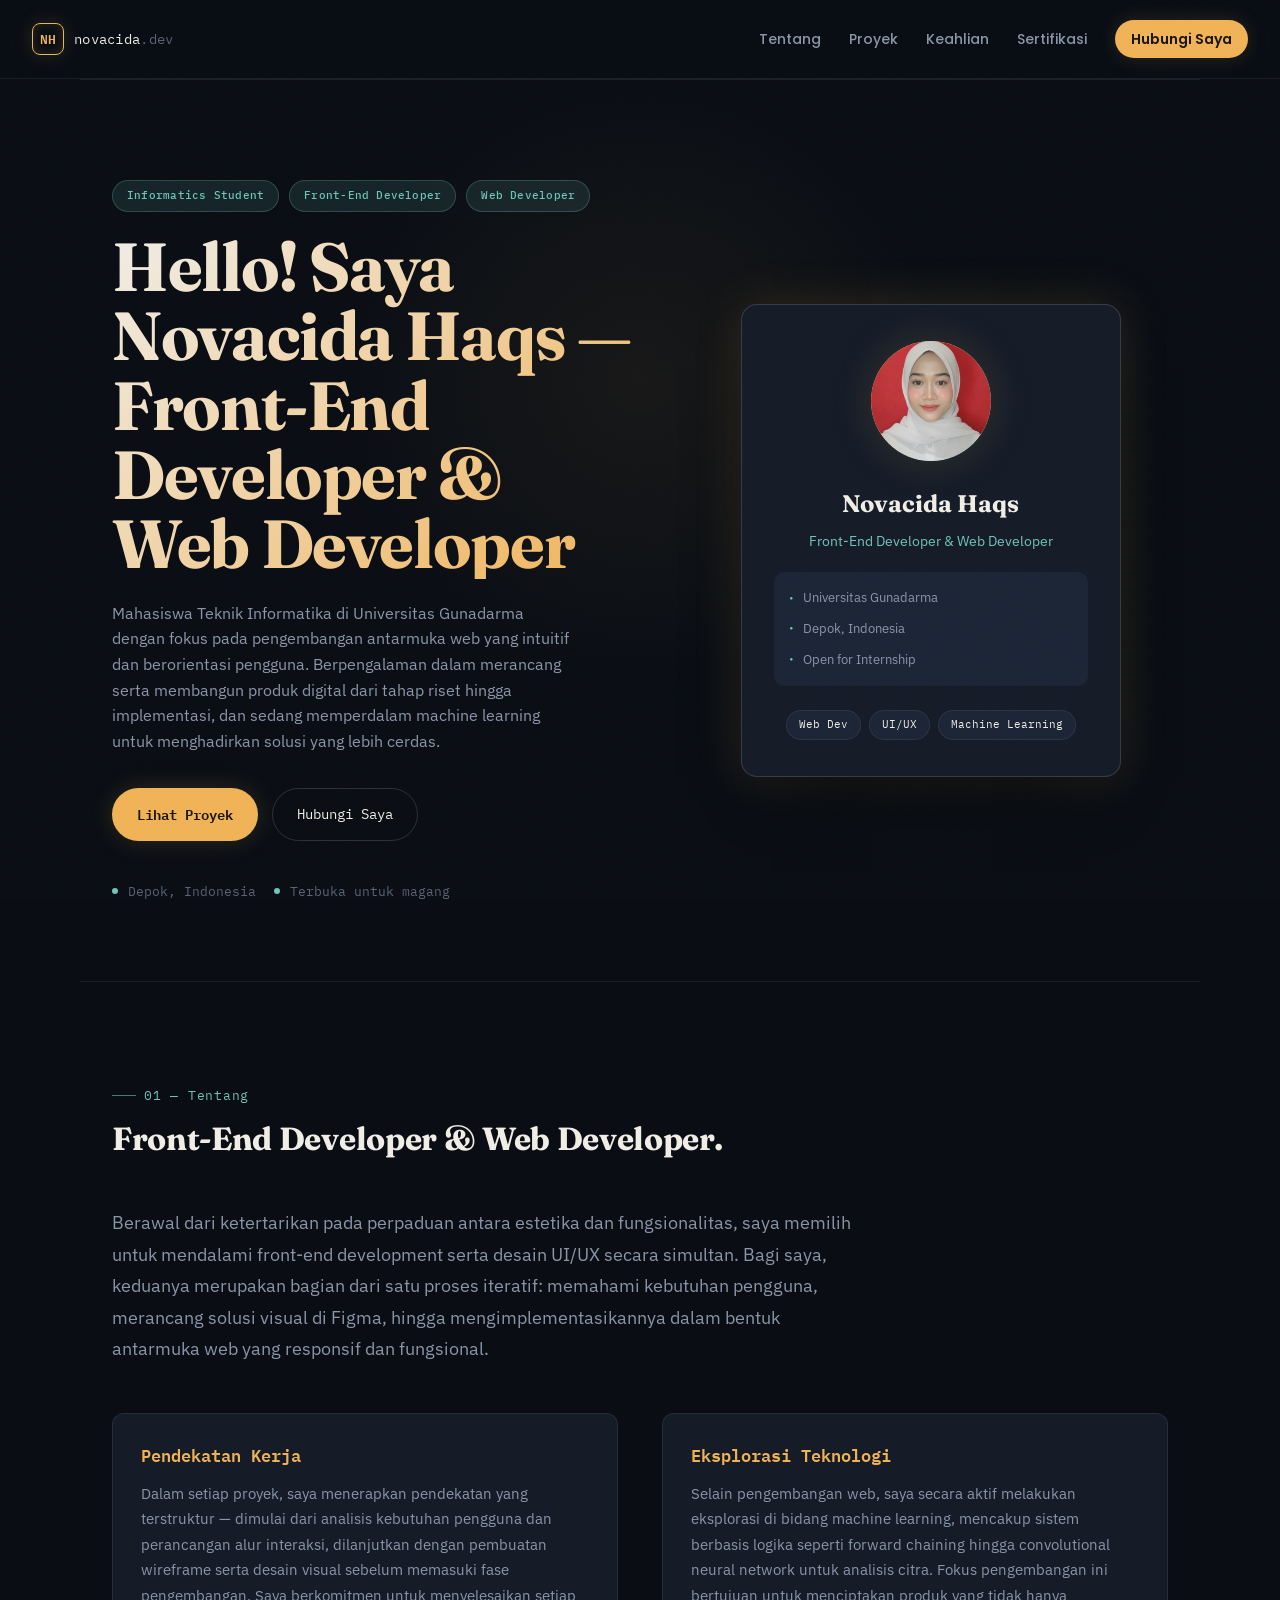
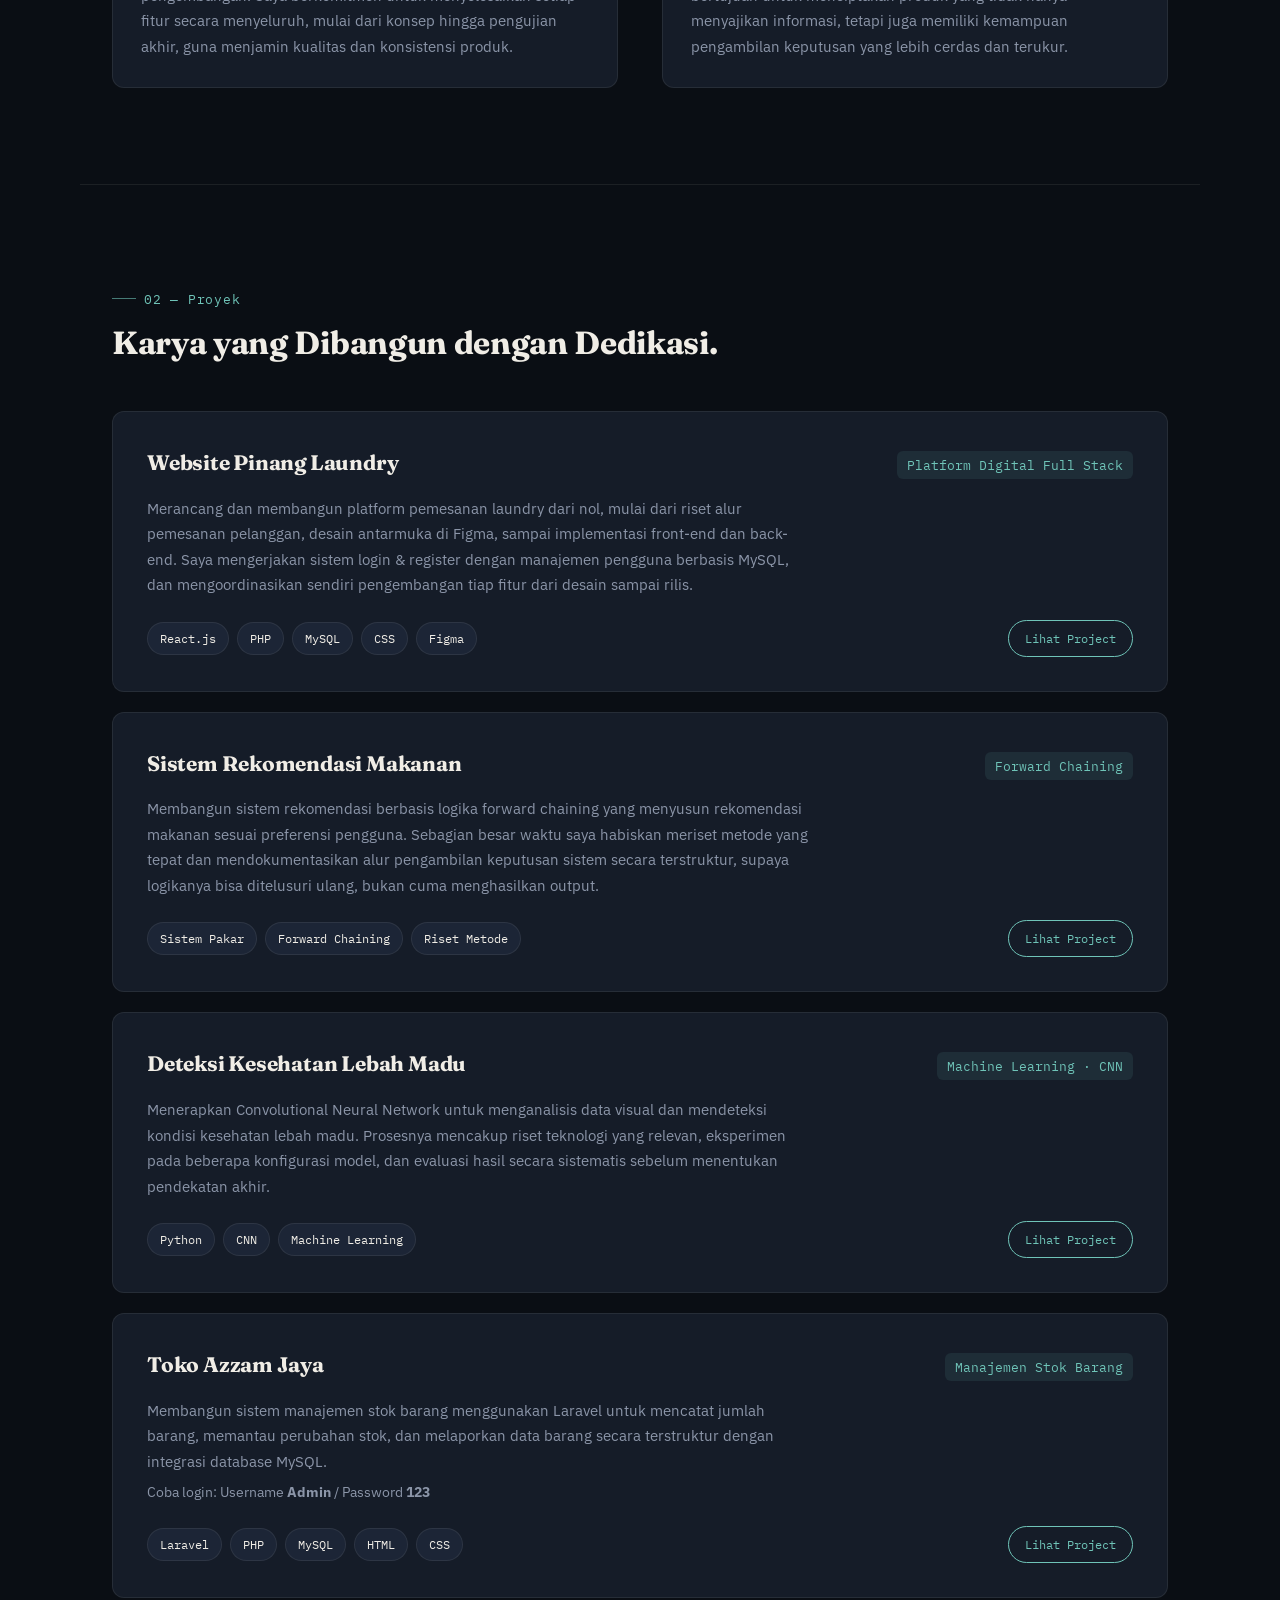
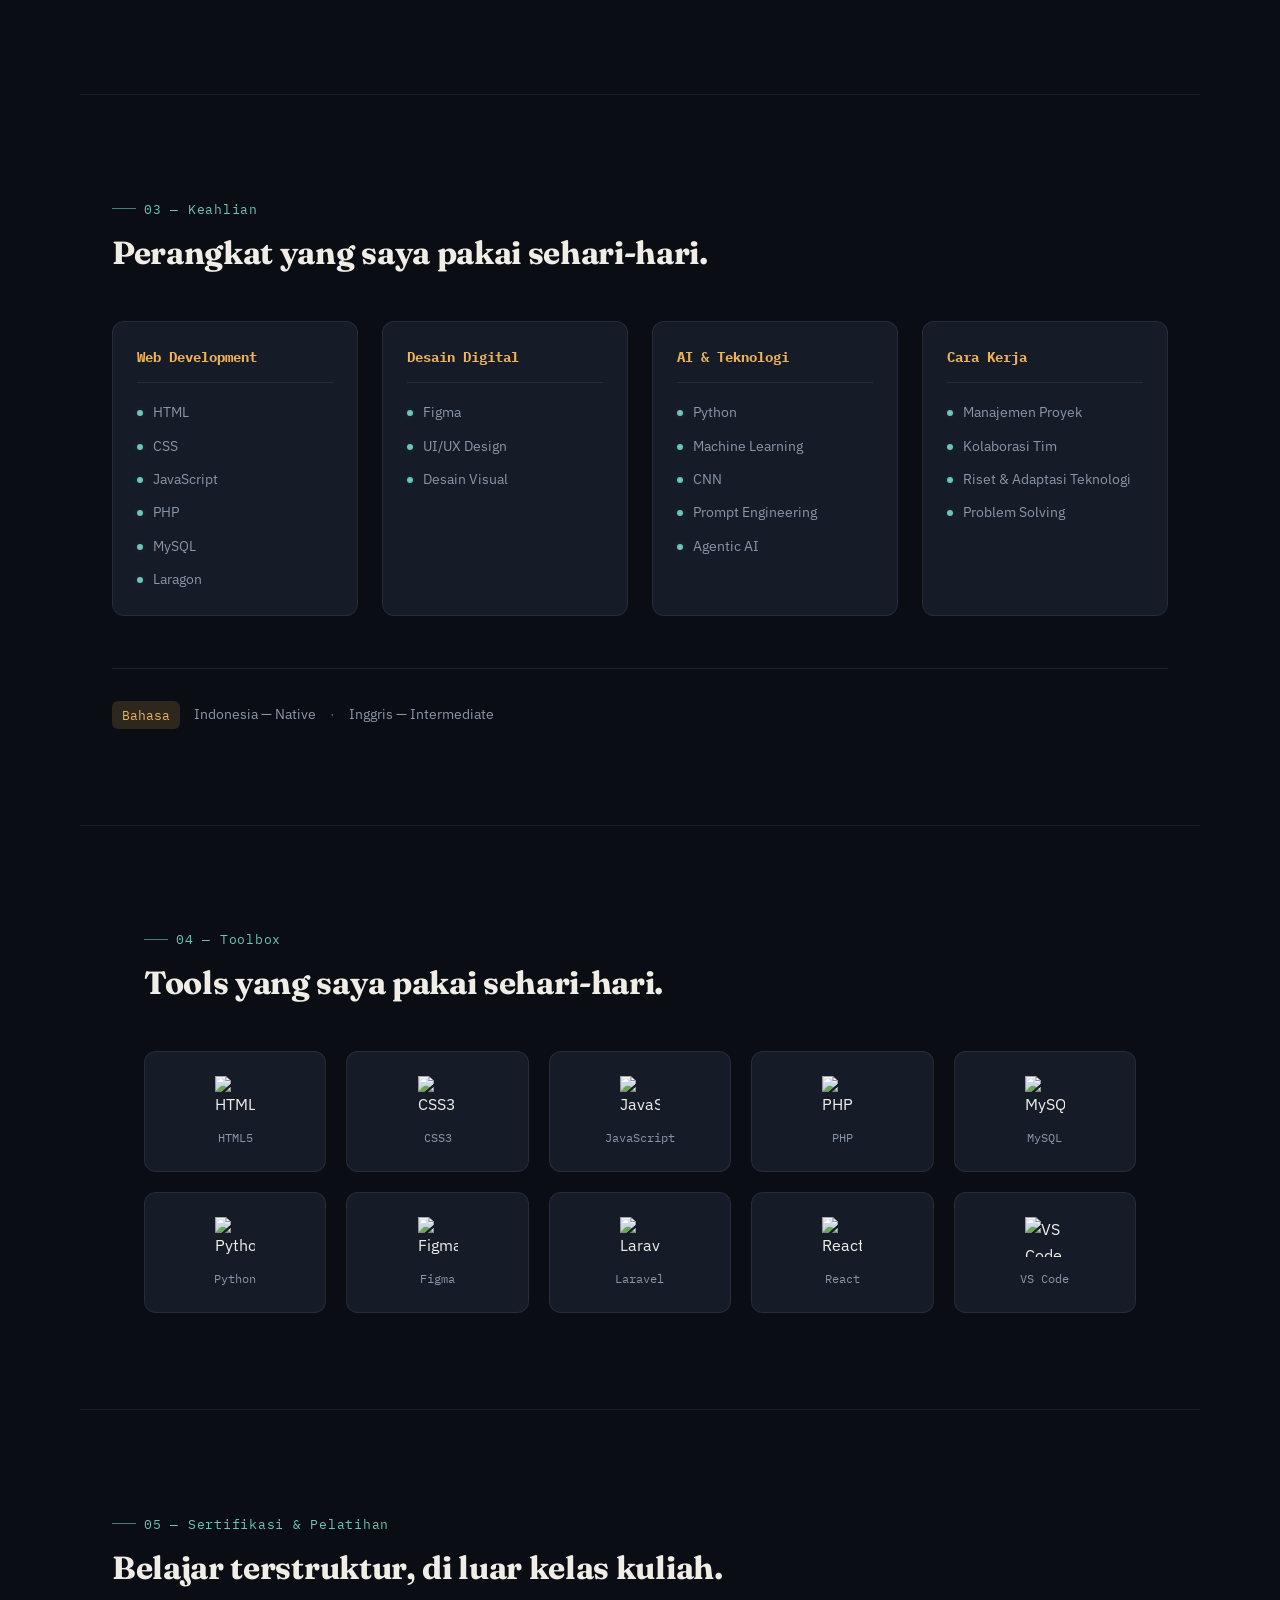
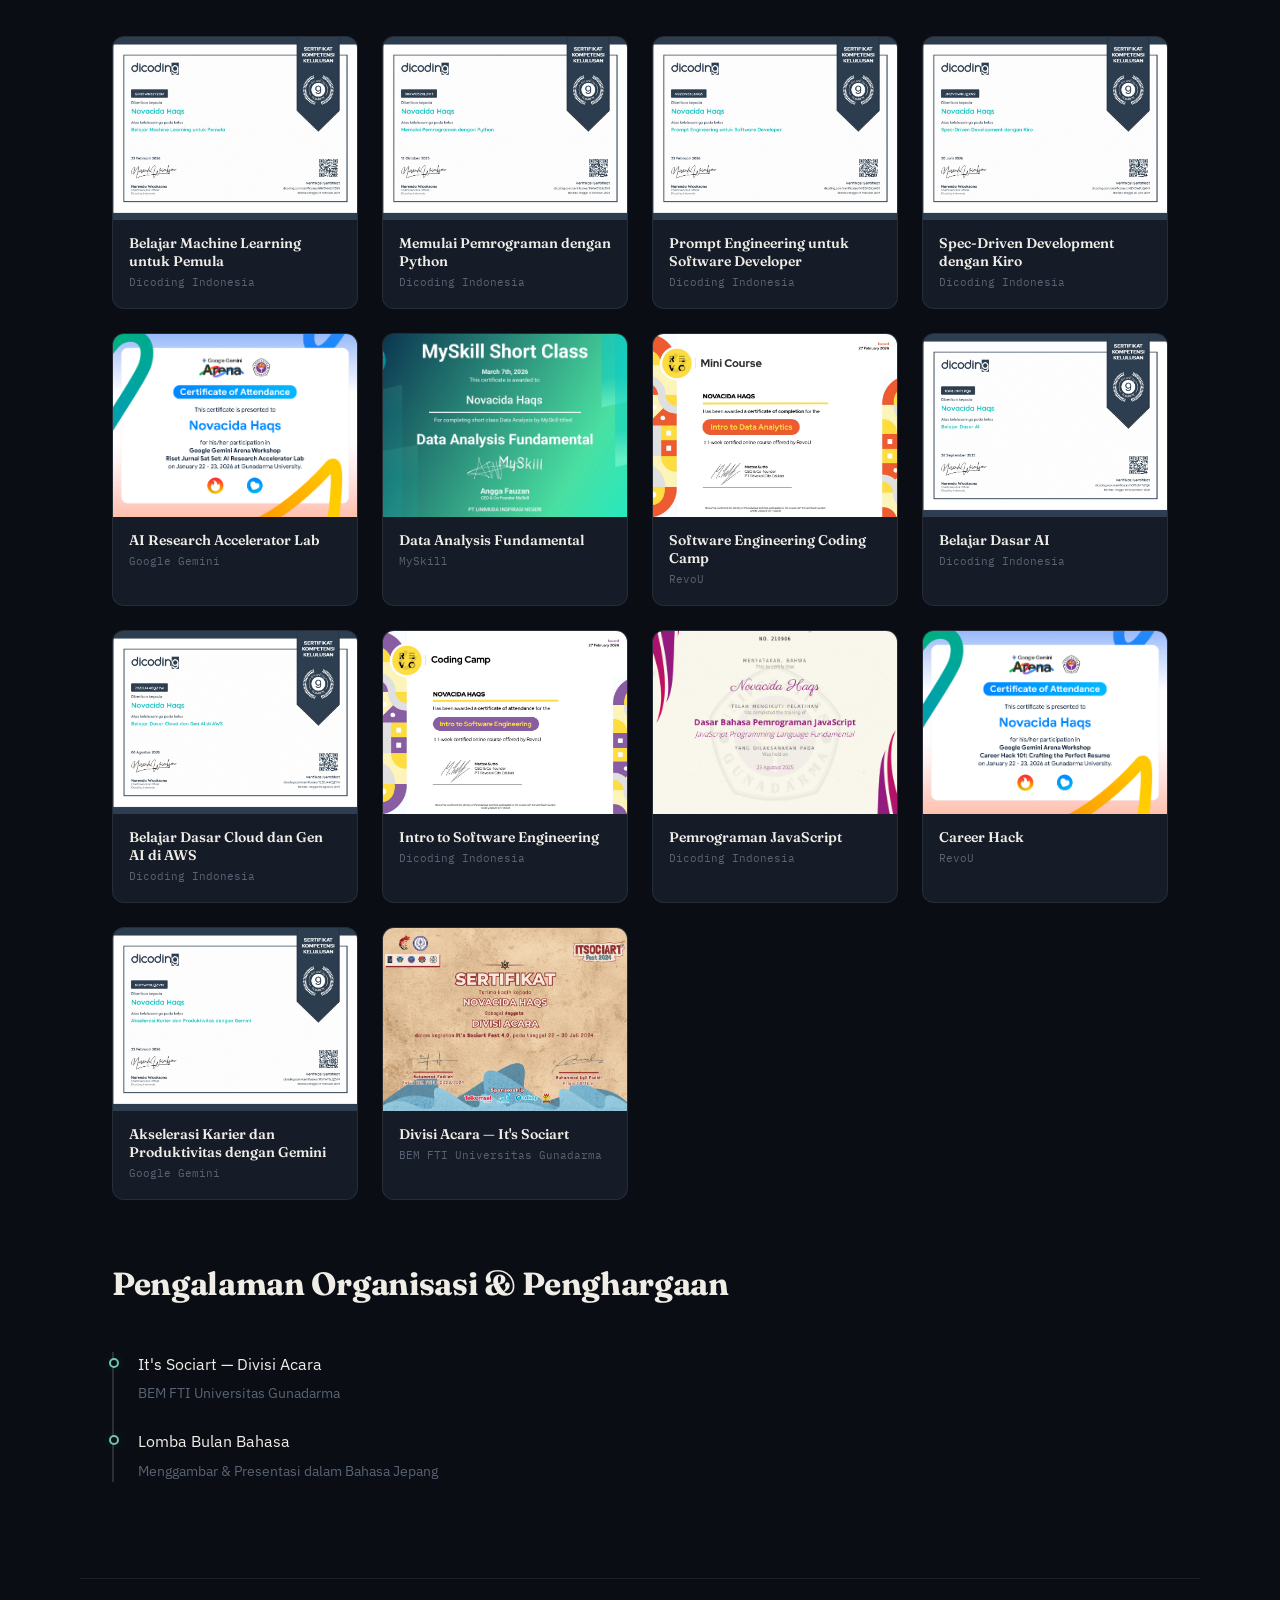
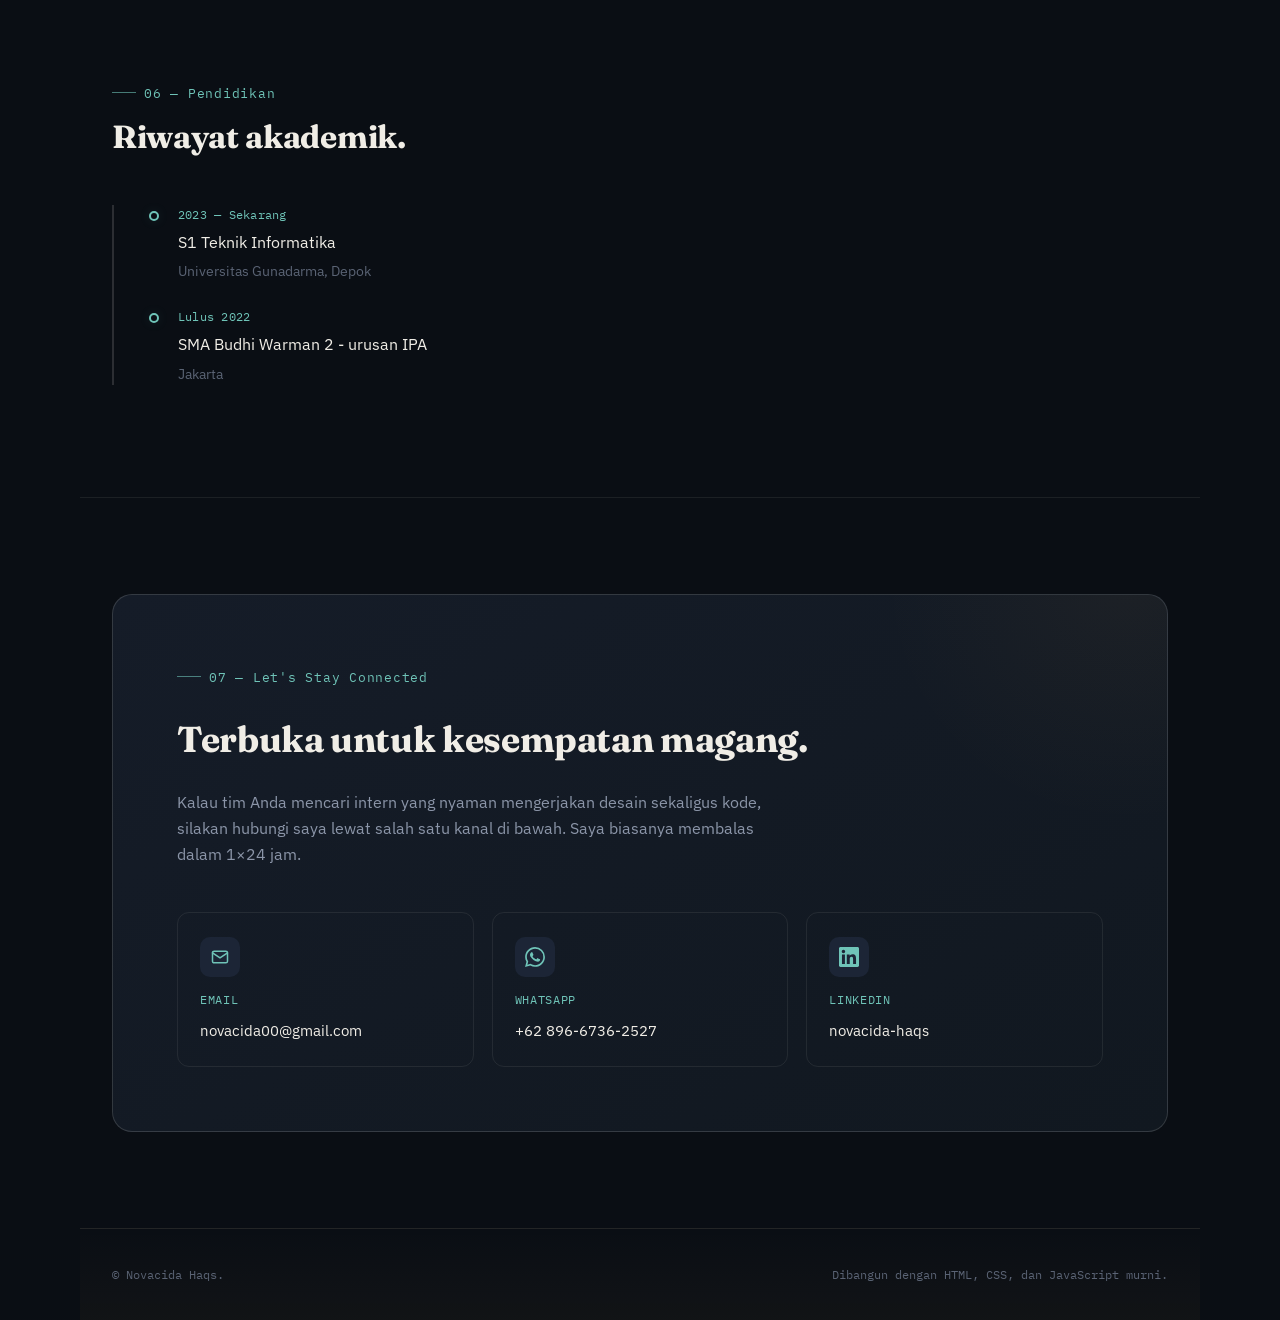
==== index.html @ e7a5e5a8 "Refine about section language" ====
<!DOCTYPE html>
<html lang="id">
<head>
<meta charset="UTF-8">
<meta name="viewport" content="width=device-width, initial-scale=1.0">
<title>Novacida Haqs — Front-End Developer &amp; UI/UX Designer</title>
<meta name="description" content="Portofolio Novacida Haqs, mahasiswa Teknik Informatika Universitas Gunadarma yang fokus pada pengembangan front-end dan desain UI/UX.">
<link rel="preconnect" href="https://fonts.googleapis.com">
<link rel="preconnect" href="https://fonts.gstatic.com" crossorigin>
  <link href="https://fonts.googleapis.com/css2?family=Fraunces:ital,opsz,wght@0,9..144,400;0,9..144,600;0,9..144,700;0,9..144,900;1,9..144,500&family=IBM+Plex+Mono:wght@400;500;600&family=IBM+Plex+Sans:wght@400;500;600&family=Poppins:wght@400;500;600&display=swap" rel="stylesheet">
<link rel="stylesheet" href="styles.css">
</head>
<body>

<div class="noise" aria-hidden="true"></div>

<header class="site-header" id="top">
  <a class="brand" href="#top">
    <span class="brand-mark">NH</span>
    <span class="brand-name">novacida<span class="dim">.dev</span></span>
  </a>
  <nav class="site-nav" aria-label="Navigasi utama">
    <a href="#tentang">Tentang</a>
    <a href="#proyek">Proyek</a>
    <a href="#keahlian">Keahlian</a>
    <a href="#sertifikasi">Sertifikasi</a>
    <a href="#kontak" class="nav-cta">Hubungi Saya</a>
  </nav>
  <button class="nav-toggle" id="navToggle" aria-label="Buka menu" aria-expanded="false">
    <span></span><span></span><span></span>
  </button>
</header>

<main>

  <!-- HERO -->
  <section class="hero" id="hero">
    <div class="hero-text">
      <div class="hero-badges">
        <span class="badge">Informatics Student</span>
        <span class="badge">Front-End Developer</span>
        <span class="badge">Web Developer</span>
      </div>
      <h1 class="hero-title">
        <span class="highlight">Hello!</span> Saya Novacida Haqs — Front-End Developer & Web Developer
      </h1>
      <p class="hero-desc">
        Mahasiswa Teknik Informatika di Universitas Gunadarma dengan fokus pada pengembangan
        antarmuka web yang intuitif dan berorientasi pengguna. Berpengalaman dalam merancang
        serta membangun produk digital dari tahap riset hingga implementasi, dan sedang
        memperdalam machine learning untuk menghadirkan solusi yang lebih cerdas.
      </p>
      <div class="hero-actions">
        <a href="#proyek" class="btn btn-primary">Lihat Proyek</a>
        <a href="#kontak" class="btn btn-ghost">Hubungi Saya</a>
      </div>
      <ul class="hero-meta">
        <li>Depok, Indonesia</li>
        <li>Terbuka untuk magang</li>
      </ul>
    </div>

    <div class="hero-profile">
      <div class="profile-card">
        <div class="profile-avatar">
          <img src="Nova.jpg" alt="Novacida Haqs" class="avatar-img">
        </div>
        <div class="profile-info">
          <h2 class="profile-name">Novacida Haqs</h2>
          <p class="profile-role">Front-End Developer & Web Developer</p>
          <div class="profile-details">
            <div class="detail-item">
              <span class="detail-icon">&#9679;</span>
              <span>Universitas Gunadarma</span>
            </div>
            <div class="detail-item">
              <span class="detail-icon">&#9679;</span>
              <span>Depok, Indonesia</span>
            </div>
            <div class="detail-item">
              <span class="detail-icon">&#9679;</span>
              <span>Open for Internship</span>
            </div>
          </div>
          <div class="profile-tags">
            <span class="tag">Web Dev</span>
            <span class="tag">UI/UX</span>
            <span class="tag">Machine Learning</span>
          </div>
        </div>
      </div>
    </div>
  </section>

  <!-- TENTANG -->
  <section class="about" id="tentang">
    <div class="section-head">
      <p class="eyebrow-sm">01 — Tentang</p>
      <h2>Front-End Developer & Web Developer.</h2>
    </div>
    <div class="about-grid">
      <p class="about-lead">
        Berawal dari ketertarikan pada perpaduan antara estetika dan fungsionalitas, saya memilih
        untuk mendalami front-end development serta desain UI/UX secara simultan. Bagi saya,
        keduanya merupakan bagian dari satu proses iteratif: memahami kebutuhan pengguna,
        merancang solusi visual di Figma, hingga mengimplementasikannya dalam bentuk antarmuka
        web yang responsif dan fungsional.
      </p>
      <div class="about-columns">
        <div class="about-col">
          <h3>Pendekatan Kerja</h3>
          <p>Dalam setiap proyek, saya menerapkan pendekatan yang terstruktur — dimulai dari analisis
          kebutuhan pengguna dan perancangan alur interaksi, dilanjutkan dengan pembuatan wireframe
          serta desain visual sebelum memasuki fase pengembangan. Saya berkomitmen untuk
          menyelesaikan setiap fitur secara menyeluruh, mulai dari konsep hingga pengujian akhir,
          guna menjamin kualitas dan konsistensi produk.</p>
        </div>
        <div class="about-col">
          <h3>Eksplorasi Teknologi</h3>
          <p>Selain pengembangan web, saya secara aktif melakukan eksplorasi di bidang machine learning,
          mencakup sistem berbasis logika seperti forward chaining hingga convolutional neural network
          untuk analisis citra. Fokus pengembangan ini bertujuan untuk menciptakan produk yang tidak
          hanya menyajikan informasi, tetapi juga memiliki kemampuan pengambilan keputusan yang
          lebih cerdas dan terukur.</p>
        </div>
      </div>
    </div>
  </section>

  <!-- PROYEK -->
  <section class="projects" id="proyek">
    <div class="section-head">
      <p class="eyebrow-sm">02 — Proyek</p>
      <h2>Karya yang Dibangun dengan Dedikasi.</h2>
    </div>

    <div class="project-list">

      <article class="project-card">
        <div class="project-top">
          <h3>Website Pinang Laundry</h3>
          <span class="project-type">Platform Digital Full Stack</span>
        </div>
        <p class="project-desc">
          Merancang dan membangun platform pemesanan laundry dari nol, mulai dari riset alur
          pemesanan pelanggan, desain antarmuka di Figma, sampai implementasi front-end dan
          back-end. Saya mengerjakan sistem login &amp; register dengan manajemen pengguna
          berbasis MySQL, dan mengoordinasikan sendiri pengembangan tiap fitur dari desain
          sampai rilis.
        </p>
        <div class="project-bottom">
          <ul class="project-tags">
            <li>React.js</li><li>PHP</li><li>MySQL</li><li>CSS</li><li>Figma</li>
          </ul>
          <a href="https://pinang-laundry-v2.vercel.app/" class="project-btn" target="_blank" rel="noopener">Lihat Project</a>
        </div>
      </article>

      <article class="project-card">
        <div class="project-top">
          <h3>Sistem Rekomendasi Makanan</h3>
          <span class="project-type">Forward Chaining</span>
        </div>
        <p class="project-desc">
          Membangun sistem rekomendasi berbasis logika forward chaining yang menyusun rekomendasi
          makanan sesuai preferensi pengguna. Sebagian besar waktu saya habiskan meriset metode
          yang tepat dan mendokumentasikan alur pengambilan keputusan sistem secara terstruktur,
          supaya logikanya bisa ditelusuri ulang, bukan cuma menghasilkan output.
        </p>
        <div class="project-bottom">
          <ul class="project-tags">
            <li>Sistem Pakar</li><li>Forward Chaining</li><li>Riset Metode</li>
          </ul>
          <a href="https://rekomendasi-makanan-indonesia.vercel.app/" class="project-btn" target="_blank" rel="noopener">Lihat Project</a>
        </div>
      </article>

      <article class="project-card">
        <div class="project-top">
          <h3>Deteksi Kesehatan Lebah Madu</h3>
          <span class="project-type">Machine Learning · CNN</span>
        </div>
        <p class="project-desc">
          Menerapkan Convolutional Neural Network untuk menganalisis data visual dan mendeteksi
          kondisi kesehatan lebah madu. Prosesnya mencakup riset teknologi yang relevan,
          eksperimen pada beberapa konfigurasi model, dan evaluasi hasil secara sistematis
          sebelum menentukan pendekatan akhir.
        </p>
        <div class="project-bottom">
          <ul class="project-tags">
            <li>Python</li><li>CNN</li><li>Machine Learning</li>
          </ul>
          <a href="https://bee-health-detection.vercel.app/" class="project-btn" target="_blank" rel="noopener">Lihat Project</a>
        </div>
      </article>

      <article class="project-card">
        <div class="project-top">
          <h3>Toko Azzam Jaya</h3>
          <span class="project-type">Manajemen Stok Barang</span>
        </div>
        <p class="project-desc">
          Membangun sistem manajemen stok barang menggunakan Laravel untuk mencatat
          jumlah barang, memantau perubahan stok, dan melaporkan data barang secara terstruktur
          dengan integrasi database MySQL.
        </p>
        <p class="project-login" style="margin-top:0.5rem; font-size:0.85rem; color:var(--muted);">
          Coba login: Username <strong>Admin</strong> / Password <strong>123</strong>
        </p>
        <div class="project-bottom">
          <ul class="project-tags">
            <li>Laravel</li><li>PHP</li><li>MySQL</li><li>HTML</li><li>CSS</li>
          </ul>
          <a href="https://azzam-jaya.great-site.net/" class="project-btn" target="_blank" rel="noopener">Lihat Project</a>
        </div>
      </article>

    </div>
  </section>

  <!-- KEAHLIAN -->
  <section class="skills" id="keahlian">
    <div class="section-head">
      <p class="eyebrow-sm">03 — Keahlian</p>
      <h2>Perangkat yang saya pakai sehari-hari.</h2>
    </div>

    <div class="skills-grid">
      <div class="skill-block">
        <h3>Web Development</h3>
        <ul class="tag-list">
          <li>HTML</li><li>CSS</li><li>JavaScript</li><li>PHP</li><li>MySQL</li><li>Laragon</li>
        </ul>
      </div>
      <div class="skill-block">
        <h3>Desain Digital</h3>
        <ul class="tag-list">
          <li>Figma</li><li>UI/UX Design</li><li>Desain Visual</li>
        </ul>
      </div>
      <div class="skill-block">
        <h3>AI &amp; Teknologi</h3>
        <ul class="tag-list">
          <li>Python</li><li>Machine Learning</li><li>CNN</li><li>Prompt Engineering</li><li>Agentic AI</li>
        </ul>
      </div>
      <div class="skill-block">
        <h3>Cara Kerja</h3>
        <ul class="tag-list">
          <li>Manajemen Proyek</li><li>Kolaborasi Tim</li><li>Riset &amp; Adaptasi Teknologi</li><li>Problem Solving</li>
        </ul>
      </div>
    </div>

    <div class="lang-row">
      <span class="lang-label">Bahasa</span>
      <span class="lang-item">Indonesia — Native</span>
      <span class="lang-sep">·</span>
      <span class="lang-item">Inggris — Intermediate</span>
    </div>
  </section>

  <!-- TOOLBOX -->
  <section class="toolbox" id="toolbox">
    <div class="container">
      <div class="section-head">
        <p class="eyebrow-sm">04 — Toolbox</p>
        <h2>Tools yang saya pakai sehari-hari.</h2>
      </div>
      <div class="toolbox-grid">
        <div class="tool-card">
          <img src="https://cdn.jsdelivr.net/gh/devicons/devicon/icons/html5/html5-original.svg" alt="HTML5" width="40" height="40">
          <span class="tool-name">HTML5</span>
        </div>
        <div class="tool-card">
          <img src="https://cdn.jsdelivr.net/gh/devicons/devicon/icons/css3/css3-original.svg" alt="CSS3" width="40" height="40">
          <span class="tool-name">CSS3</span>
        </div>
        <div class="tool-card">
          <img src="https://cdn.jsdelivr.net/gh/devicons/devicon/icons/javascript/javascript-original.svg" alt="JavaScript" width="40" height="40">
          <span class="tool-name">JavaScript</span>
        </div>
        <div class="tool-card">
          <img src="https://cdn.jsdelivr.net/gh/devicons/devicon/icons/php/php-original.svg" alt="PHP" width="40" height="40">
          <span class="tool-name">PHP</span>
        </div>
        <div class="tool-card">
          <img src="https://cdn.jsdelivr.net/gh/devicons/devicon/icons/mysql/mysql-original.svg" alt="MySQL" width="40" height="40">
          <span class="tool-name">MySQL</span>
        </div>
        <div class="tool-card">
          <img src="https://cdn.jsdelivr.net/gh/devicons/devicon/icons/python/python-original.svg" alt="Python" width="40" height="40">
          <span class="tool-name">Python</span>
        </div>
        <div class="tool-card">
          <img src="https://cdn.jsdelivr.net/gh/devicons/devicon/icons/figma/figma-original.svg" alt="Figma" width="40" height="40">
          <span class="tool-name">Figma</span>
        </div>
        <div class="tool-card">
          <img src="https://cdn.jsdelivr.net/gh/devicons/devicon/icons/laravel/laravel-original.svg" alt="Laravel" width="40" height="40">
          <span class="tool-name">Laravel</span>
        </div>
        <div class="tool-card">
          <img src="https://cdn.jsdelivr.net/gh/devicons/devicon/icons/react/react-original.svg" alt="React" width="40" height="40">
          <span class="tool-name">React</span>
        </div>
        <div class="tool-card">
          <img src="https://cdn.jsdelivr.net/gh/devicons/devicon/icons/vscode/vscode-original.svg" alt="VS Code" width="40" height="40">
          <span class="tool-name">VS Code</span>
        </div>
      </div>
    </div>
  </section>

  <!-- SERTIFIKASI -->
  <section class="certs" id="sertifikasi">
    <div class="section-head">
      <p class="eyebrow-sm">05 — Sertifikasi &amp; Pelatihan</p>
      <h2>Belajar terstruktur, di luar kelas kuliah.</h2>
    </div>
    <div class="cert-grid">
      <div class="cert-card">
        <div class="cert-thumb" onclick="openCert('sertifikat/Belajar Machine Learning untuk Pemula.jpg')">
          <img src="sertifikat/Belajar Machine Learning untuk Pemula.jpg" alt="Machine Learning">
        </div>
        <h3 class="cert-title">Belajar Machine Learning untuk Pemula</h3>
        <p class="cert-issuer">Dicoding Indonesia</p>
      </div>
      <div class="cert-card">
        <div class="cert-thumb" onclick="openCert('sertifikat/Memulai Pemrograman dengan Python.jpg')">
          <img src="sertifikat/Memulai Pemrograman dengan Python.jpg" alt="Pemrograman dengan Python">
        </div>
        <h3 class="cert-title">Memulai Pemrograman dengan Python</h3>
        <p class="cert-issuer">Dicoding Indonesia</p>
      </div>
      <div class="cert-card">
        <div class="cert-thumb" onclick="openCert('sertifikat/Prompt Engineering untuk Software Developer.jpg')">
          <img src="sertifikat/Prompt Engineering untuk Software Developer.jpg" alt="Prompt Engineering">
        </div>
        <h3 class="cert-title">Prompt Engineering untuk Software Developer</h3>
        <p class="cert-issuer">Dicoding Indonesia</p>
      </div>
      <div class="cert-card">
        <div class="cert-thumb" onclick="openCert('sertifikat/Spec-Driven Development dengan Kiro.jpg')">
          <img src="sertifikat/Spec-Driven Development dengan Kiro.jpg" alt="Spec-Driven Development">
        </div>
        <h3 class="cert-title">Spec-Driven Development dengan Kiro</h3>
        <p class="cert-issuer">Dicoding Indonesia</p>
      </div>
      <div class="cert-card">
        <div class="cert-thumb" onclick="openCert('sertifikat/AI Research Accelerator Lab.png')">
          <img src="sertifikat/AI Research Accelerator Lab.png" alt="AI Research Accelerator Lab">
        </div>
        <h3 class="cert-title">AI Research Accelerator Lab</h3>
        <p class="cert-issuer">Google Gemini</p>
      </div>
      <div class="cert-card">
        <div class="cert-thumb" onclick="openCert('sertifikat/Data Analysis Fundamental.jpg')">
          <img src="sertifikat/Data Analysis Fundamental.jpg" alt="Data Analysis Fundamental">
        </div>
        <h3 class="cert-title">Data Analysis Fundamental</h3>
        <p class="cert-issuer">MySkill</p>
      </div>
      <div class="cert-card">
        <div class="cert-thumb" onclick="openCert('sertifikat/revoU data.jpg')">
          <img src="sertifikat/revoU data.jpg" alt="Software Engineering Coding Camp">
        </div>
        <h3 class="cert-title">Software Engineering Coding Camp</h3>
        <p class="cert-issuer">RevoU</p>
      </div>
      <div class="cert-card">
        <div class="cert-thumb" onclick="openCert('sertifikat/Belajar Dasar AI.jpg')">
          <img src="sertifikat/Belajar Dasar AI.jpg" alt="Belajar Dasar AI">
        </div>
        <h3 class="cert-title">Belajar Dasar AI</h3>
        <p class="cert-issuer">Dicoding Indonesia</p>
      </div>
      <div class="cert-card">
        <div class="cert-thumb" onclick="openCert('sertifikat/Belajar Dasar Cloud dan Gen AI di AWS.jpg')">
          <img src="sertifikat/Belajar Dasar Cloud dan Gen AI di AWS.jpg" alt="Belajar Dasar Cloud dan Gen AI di AWS">
        </div>
        <h3 class="cert-title">Belajar Dasar Cloud dan Gen AI di AWS</h3>
        <p class="cert-issuer">Dicoding Indonesia</p>
      </div>
      <div class="cert-card">
        <div class="cert-thumb" onclick="openCert('sertifikat/Into to Software Engineering.jpg')">
          <img src="sertifikat/Into to Software Engineering.jpg" alt="Intro to Software Engineering">
        </div>
        <h3 class="cert-title">Intro to Software Engineering</h3>
        <p class="cert-issuer">Dicoding Indonesia</p>
      </div>
      <div class="cert-card">
        <div class="cert-thumb" onclick="openCert('sertifikat/Pemrograman Java Script.jpg')">
          <img src="sertifikat/Pemrograman Java Script.jpg" alt="Pemrograman JavaScript">
        </div>
        <h3 class="cert-title">Pemrograman JavaScript</h3>
        <p class="cert-issuer">Dicoding Indonesia</p>
      </div>
      <div class="cert-card">
        <div class="cert-thumb" onclick="openCert('sertifikat/Career Hack.png')">
          <img src="sertifikat/Career Hack.png" alt="Career Hack">
        </div>
        <h3 class="cert-title">Career Hack</h3>
        <p class="cert-issuer">RevoU</p>
      </div>
      <div class="cert-card">
        <div class="cert-thumb" onclick="openCert('sertifikat/Akselerasi Karier dan Produktivitas dengan Gemini.jpg')">
          <img src="sertifikat/Akselerasi Karier dan Produktivitas dengan Gemini.jpg" alt="Akselerasi Karier dengan Gemini">
        </div>
        <h3 class="cert-title">Akselerasi Karier dan Produktivitas dengan Gemini</h3>
        <p class="cert-issuer">Google Gemini</p>
      </div>
      <div class="cert-card">
        <div class="cert-thumb" onclick="openCert('sertifikat/Divisi Acara.jpeg')">
          <img src="sertifikat/Divisi Acara.jpeg" alt="Divisi Acara">
        </div>
        <h3 class="cert-title">Divisi Acara — It's Sociart</h3>
        <p class="cert-issuer">BEM FTI Universitas Gunadarma</p>
      </div>
    </div>

    <div class="section-head" style="margin-top: 4rem;">
      <h2>Pengalaman Organisasi &amp; Penghargaan</h2>
    </div>
    <ul class="org-list">
      <li>
        <span class="timeline-title">It's Sociart — Divisi Acara</span>
        <span class="timeline-place">BEM FTI Universitas Gunadarma</span>
      </li>
      <li>
        <span class="timeline-title">Lomba Bulan Bahasa</span>
        <span class="timeline-place">Menggambar &amp; Presentasi dalam Bahasa Jepang</span>
      </li>
    </ul>

    <!-- Certificate Modal -->
    <div class="cert-modal" id="certModal">
      <div class="cert-modal-overlay"></div>
      <div class="cert-modal-content">
        <div class="cert-modal-header">
          <h3 class="cert-modal-title">Sertifikat</h3>
          <button class="cert-modal-close">&times;</button>
        </div>
        <div class="cert-modal-body">
          <iframe class="cert-modal-iframe" id="certFrame" src="" frameborder="0"></iframe>
          <img class="cert-modal-img" id="certImg" src="" alt="Sertifikat" style="display:none;">
        </div>
        <div class="cert-modal-footer">
          <a class="cert-modal-download" id="certDownload" href="" download>Download</a>
        </div>
      </div>
    </div>
  </section>

  <!-- PENDIDIKAN -->
  <section class="edu-org" id="pendidikan">
    <div class="edu-org-grid">
      <div>
        <div class="section-head">
          <p class="eyebrow-sm">06 — Pendidikan</p>
          <h2>Riwayat akademik.</h2>
        </div>
        <ol class="timeline">
          <li>
            <span class="timeline-year">2023 — Sekarang</span>
            <span class="timeline-title">S1 Teknik Informatika</span>
            <span class="timeline-place">Universitas Gunadarma, Depok</span>
          </li>
          <li>
            <span class="timeline-year">Lulus 2022</span>
            <span class="timeline-title">SMA Budhi Warman 2 - urusan IPA</span>
            <span class="timeline-place">Jakarta</span>
          </li>
        </ol>
      </div>
    </div>
  </section>

  <!-- KONTAK -->
  <section class="contact" id="kontak">
    <div class="contact-card">
      <p class="eyebrow-sm">07 — Let's Stay Connected</p>
      <h2>Terbuka untuk kesempatan magang.</h2>
      <p class="contact-desc">
        Kalau tim Anda mencari intern yang nyaman mengerjakan desain sekaligus kode, silakan
        hubungi saya lewat salah satu kanal di bawah. Saya biasanya membalas dalam 1×24 jam.
      </p>
      <div class="contact-links">
        <a href="mailto:novacida00@gmail.com" class="contact-link">
          <span class="contact-icon">
            <svg viewBox="0 0 24 24" fill="none" stroke="currentColor" stroke-width="1.8" stroke-linecap="round" stroke-linejoin="round"><rect x="3" y="5" width="18" height="14" rx="2"/><path d="m3 7 9 6 9-6"/></svg>
          </span>
          <span class="contact-label">Email</span>
          <span class="contact-value">novacida00@gmail.com</span>
        </a>
        <a href="https://wa.me/6289667362527" target="_blank" rel="noopener" class="contact-link">
          <span class="contact-icon">
            <svg viewBox="0 0 24 24" fill="currentColor"><path d="M17.472 14.382c-.297-.149-1.758-.867-2.03-.967-.273-.099-.471-.148-.67.15-.197.297-.767.966-.94 1.164-.173.199-.347.223-.644.075-.297-.15-1.255-.463-2.39-1.475-.883-.788-1.48-1.761-1.653-2.059-.173-.297-.018-.458.13-.606.134-.133.298-.347.446-.52.149-.174.198-.298.298-.497.099-.198.05-.371-.025-.52-.075-.149-.669-1.612-.916-2.207-.242-.579-.487-.5-.669-.51-.173-.008-.371-.01-.57-.01-.198 0-.52.074-.792.372-.272.297-1.04 1.016-1.04 2.479 0 1.462 1.065 2.875 1.213 3.074.149.198 2.096 3.2 5.077 4.487.709.306 1.262.489 1.694.625.712.227 1.36.195 1.871.118.571-.085 1.758-.719 2.006-1.413.248-.694.248-1.289.173-1.413-.074-.124-.272-.198-.57-.347m-5.421 7.403h-.004a9.87 9.87 0 01-5.031-1.378l-.361-.214-3.741.982.998-3.648-.235-.374a9.86 9.86 0 01-1.51-5.26c.001-5.45 4.436-9.884 9.888-9.884 2.64 0 5.122 1.03 6.988 2.898a9.825 9.825 0 012.893 6.994c-.003 5.45-4.437 9.884-9.885 9.884m8.413-18.297A11.815 11.815 0 0012.05 0C5.495 0 .16 5.335.157 11.892c0 2.096.547 4.142 1.588 5.945L.057 24l6.305-1.654a11.882 11.882 0 005.683 1.448h.005c6.554 0 11.89-5.335 11.893-11.893a11.821 11.821 0 00-3.48-8.413z"/></svg>
          </span>
          <span class="contact-label">WhatsApp</span>
          <span class="contact-value">+62 896-6736-2527</span>
        </a>
        <a href="https://www.linkedin.com/in/novacida-haqs-314342317/" target="_blank" rel="noopener" class="contact-link">
          <span class="contact-icon">
            <svg viewBox="0 0 24 24" fill="currentColor"><path d="M20.447 20.452h-3.554v-5.569c0-1.328-.027-3.037-1.852-3.037-1.853 0-2.136 1.445-2.136 2.939v5.667H9.351V9h3.414v1.561h.046c.477-.9 1.637-1.85 3.37-1.85 3.601 0 4.267 2.37 4.267 5.455v6.286zM5.337 7.433c-1.144 0-2.063-.926-2.063-2.065 0-1.138.92-2.063 2.063-2.063 1.14 0 2.064.925 2.064 2.063 0 1.139-.925 2.065-2.064 2.065zm1.782 13.019H3.555V9h3.564v11.452zM22.225 0H1.771C.792 0 0 .774 0 1.729v20.542C0 23.227.792 24 1.771 24h20.451C23.2 24 24 23.227 24 22.271V1.729C24 .774 23.2 0 22.222 0h.003z"/></svg>
          </span>
          <span class="contact-label">LinkedIn</span>
          <span class="contact-value">novacida-haqs</span>
        </a>
      </div>
    </div>
  </section>

</main>

<footer class="site-footer">
  <span>© Novacida Haqs.</span>
  <span>Dibangun dengan HTML, CSS, dan JavaScript murni.</span>
</footer>

<script src="script.js"></script>
</body>
</html>
---- styles.css ----
/* =========================================================
   Novacida Haqs — Portfolio
   Design tokens
========================================================= */
:root{
  --bg: #0a0e14;
  --bg-soft: #111820;
  --surface: #151c28;
  --surface-2: #1c2536;
  --ink: #f0ede6;
  --muted: #8b95a8;
  --muted-2: #5a6374;
  --accent: #f0b256;
  --accent-ink: #1a1510;
  --accent-2: #6fc4b8;
  --line: rgba(240,237,230,0.08);
  --line-strong: rgba(240,237,230,0.15);
  --glow: rgba(240,178,86,0.15);
  --glow-2: rgba(111,196,184,0.12);

  --font-display: "Fraunces", serif;
  --font-body: "IBM Plex Sans", sans-serif;
  --font-mono: "IBM Plex Mono", monospace;

  --maxw: 1120px;
  --radius: 12px;
  --transition: 0.3s cubic-bezier(0.4, 0, 0.2, 1);
}

*, *::before, *::after{ box-sizing: border-box; }
html{ scroll-behavior: smooth; }

body{
  margin: 0;
  background: var(--bg);
  color: var(--ink);
  font-family: var(--font-body);
  font-size: 16px;
  line-height: 1.6;
  -webkit-font-smoothing: antialiased;
  overflow-x: hidden;
}

a{ color: inherit; text-decoration: none; }
ul{ list-style: none; margin: 0; padding: 0; }
h1,h2,h3{ font-family: var(--font-display); font-weight: 700; margin: 0; }
p{ margin: 0; }

img, svg{ display:block; max-width:100%; }

::selection{ background: var(--accent); color: var(--accent-ink); }

:focus-visible{
  outline: 2px solid var(--accent);
  outline-offset: 3px;
  border-radius: 4px;
}

/* Subtle grain to keep the dark surface from feeling flat/AI-default */
.noise{
  position: fixed;
  inset: 0;
  pointer-events: none;
  z-index: 999;
  opacity: 0.035;
  mix-blend-mode: overlay;
  background-image: url("data:image/svg+xml,%3Csvg xmlns='http://www.w3.org/2000/svg' width='120' height='120'%3E%3Cfilter id='n'%3E%3CfeTurbulence type='fractalNoise' baseFrequency='0.9' numOctaves='2' stitchTiles='stitch'/%3E%3C/filter%3E%3Crect width='100%25' height='100%25' filter='url(%23n)'/%3E%3C/svg%3E");
}

.container{
  max-width: var(--maxw);
  margin: 0 auto;
  padding: 0 32px;
}

/* =========================================================
   Header
========================================================= */
.site-header{
  position: sticky;
  top: 0;
  z-index: 50;
  display: flex;
  align-items: center;
  justify-content: space-between;
  padding: 20px 32px;
  background: rgba(10,14,20,0.88);
  backdrop-filter: blur(16px) saturate(180%);
  border-bottom: 1px solid var(--line);
  transition: background var(--transition);
}

.site-header::before{
  content: "";
  position: absolute;
  inset: 0;
  background: linear-gradient(90deg, transparent 0%, var(--glow) 50%, transparent 100%);
  opacity: 0;
  transition: opacity var(--transition);
  pointer-events: none;
}

.site-header:hover::before{
  opacity: 0.3;
}

.brand{
  display: flex;
  align-items: center;
  gap: 10px;
  font-family: var(--font-mono);
  font-size: 14px;
  letter-spacing: 0.02em;
}
.brand-mark{
  width: 32px; height: 32px;
  display: grid; place-items: center;
  border: 1px solid var(--accent);
  border-radius: 8px;
  font-weight: 600;
  color: var(--accent);
  font-size: 13px;
  box-shadow: 0 0 20px var(--glow), inset 0 0 12px var(--glow);
  transition: all var(--transition);
}

.brand-mark:hover{
  box-shadow: 0 0 30px var(--glow), inset 0 0 20px var(--glow);
  transform: scale(1.05);
}
.brand-name{ color: var(--ink); }
.dim{ color: var(--muted-2); }

.site-nav{
  display: flex;
  align-items: center;
  gap: 28px;
  font-family: "Poppins", sans-serif;
  font-size: 14px;
  font-weight: 500;
}
.site-nav a{ color: var(--muted); transition: color .15s ease; }
.site-nav a:hover{ color: var(--ink); }
.nav-cta{
  color: var(--accent-ink) !important;
  background: var(--accent);
  padding: 8px 16px;
  border-radius: 999px;
  font-weight: 600;
  box-shadow: 0 0 20px var(--glow);
  transition: all var(--transition);
}
.nav-cta:hover{ 
  color: var(--accent-ink) !important; 
  box-shadow: 0 0 30px var(--glow), 0 4px 20px rgba(240,178,86,0.3);
  transform: translateY(-1px);
}

.nav-toggle{
  display: none;
  flex-direction: column;
  gap: 5px;
  background: none;
  border: none;
  cursor: pointer;
  padding: 6px;
}
.nav-toggle span{
  width: 22px; height: 2px;
  background: var(--ink);
  display: block;
}

/* =========================================================
   Hero
========================================================= */
.hero{
  max-width: var(--maxw);
  margin: 0 auto;
  padding: 100px 32px 80px;
  display: grid;
  grid-template-columns: 1.05fr 0.95fr;
  gap: 56px;
  align-items: center;
  position: relative;
}

.hero::before{
  content: "";
  position: absolute;
  top: 0;
  left: 50%;
  transform: translateX(-50%);
  width: 600px;
  height: 600px;
  background: radial-gradient(circle, var(--glow) 0%, transparent 70%);
  opacity: 0.4;
  pointer-events: none;
  z-index: -1;
}

.eyebrow{
  font-family: var(--font-body);
  font-size: 15px;
  color: var(--accent-2);
  margin-bottom: 22px;
  display: flex;
  gap: 8px;
  min-height: 1.2em;
  letter-spacing: 0.02em;
}
.prompt{ color: var(--muted-2); }
.cursor{
  color: var(--accent-2);
  animation: blink 1s steps(1) infinite;
}
@keyframes blink{ 50%{ opacity: 0; } }

.hero-title{
  font-size: clamp(42px, 6vw, 68px);
  line-height: 1.02;
  letter-spacing: -0.02em;
  color: var(--ink);
  background: linear-gradient(135deg, var(--ink) 0%, var(--accent) 100%);
  -webkit-background-clip: text;
  -webkit-text-fill-color: transparent;
  background-clip: text;
}

.hero-role{
  font-family: var(--font-display);
  font-size: clamp(20px, 2.4vw, 26px);
  color: var(--muted);
  margin-top: 14px;
  font-weight: 500;
}
.hero-role em{ color: var(--accent); font-style: italic; }

.hero-desc{
  margin-top: 22px;
  max-width: 46ch;
  color: var(--muted);
  font-size: 16px;
}

.hero-actions{
  display: flex;
  gap: 14px;
  margin-top: 34px;
  flex-wrap: wrap;
}

.btn{
  font-family: var(--font-mono);
  font-size: 14px;
  padding: 14px 24px;
  border-radius: 999px;
  border: 1px solid transparent;
  cursor: pointer;
  transition: all var(--transition);
  display: inline-block;
  position: relative;
  overflow: hidden;
}
.btn:hover{ transform: translateY(-2px); }
.btn-primary{
  background: var(--accent);
  color: var(--accent-ink);
  font-weight: 600;
  box-shadow: 0 0 24px var(--glow);
}
.btn-primary:hover{ 
  box-shadow: 0 0 40px var(--glow), 0 8px 24px rgba(240,178,86,0.35);
}
.btn-primary::after{
  content: "";
  position: absolute;
  inset: 0;
  background: linear-gradient(135deg, transparent 0%, rgba(255,255,255,0.2) 50%, transparent 100%);
  transform: translateX(-100%);
  transition: transform 0.5s ease;
}
.btn-primary:hover::after{
  transform: translateX(100%);
}
.btn-ghost{
  border-color: var(--line-strong);
  color: var(--ink);
  background: transparent;
}
.btn-ghost:hover{ 
  border-color: var(--accent-2); 
  color: var(--accent-2); 
  box-shadow: 0 0 20px var(--glow-2);
}

.hero-meta{
  display: flex;
  gap: 18px;
  margin-top: 40px;
  font-family: var(--font-mono);
  font-size: 12.5px;
  color: var(--muted-2);
}
.hero-meta li{ position: relative; padding-left: 16px; }
.hero-meta li::before{
  content: "";
  position: absolute;
  left: 0; top: 50%;
  transform: translateY(-50%);
  width: 6px; height: 6px;
  border-radius: 50%;
  background: var(--accent-2);
}

/* Hero profile card */
.hero-profile{
  display: flex;
  justify-content: center;
  align-items: center;
}

.profile-card{
  width: 100%;
  max-width: 380px;
  background: var(--surface);
  border: 1px solid var(--line-strong);
  border-radius: 16px;
  padding: 36px 32px;
  box-shadow: 0 32px 64px -32px rgba(0,0,0,0.7), 0 0 48px var(--glow);
  transition: all var(--transition);
}

.profile-card:hover{
  box-shadow: 0 40px 80px -32px rgba(0,0,0,0.8), 0 0 64px var(--glow);
  border-color: var(--accent);
  transform: translateY(-4px);
}

.profile-avatar{
  width: 120px;
  height: 120px;
  margin: 0 auto 24px;
  background: linear-gradient(135deg, var(--accent) 0%, var(--accent-2) 100%);
  border-radius: 50%;
  display: flex;
  align-items: center;
  justify-content: center;
  box-shadow: 0 0 40px var(--glow);
  overflow: hidden;
}

.avatar-img{
  width: 100%;
  height: 100%;
  object-fit: cover;
  border-radius: 50%;
}

.profile-info{
  text-align: center;
}

.profile-name{
  font-family: var(--font-display);
  font-size: 24px;
  font-weight: 700;
  color: var(--ink);
  margin-bottom: 6px;
}

.profile-role{
  font-size: 14px;
  color: var(--accent-2);
  margin-bottom: 20px;
}

.profile-details{
  display: flex;
  flex-direction: column;
  gap: 10px;
  margin-bottom: 24px;
  padding: 16px;
  background: var(--surface-2);
  border-radius: 10px;
}

.detail-item{
  display: flex;
  align-items: center;
  gap: 10px;
  font-size: 13px;
  color: var(--muted);
}

.detail-icon{
  font-size: 6px;
  color: var(--accent-2);
}

.profile-tags{
  display: flex;
  flex-wrap: wrap;
  gap: 8px;
  justify-content: center;
}

.tag{
  font-family: var(--font-mono);
  font-size: 11px;
  color: var(--ink);
  background: var(--surface-2);
  border: 1px solid var(--line);
  padding: 5px 12px;
  border-radius: 999px;
  transition: all var(--transition);
}

.tag:hover{
  border-color: var(--accent);
  background: var(--glow);
}

/* =========================================================
   Shared section styles
========================================================= */
section{
  max-width: var(--maxw);
  margin: 0 auto;
  padding: 96px 32px;
  border-top: 1px solid var(--line);
}

section.reveal{
  opacity: 0;
  transform: translateY(30px);
  transition: opacity 0.6s ease, transform 0.6s ease;
}

section.reveal.visible{
  opacity: 1;
  transform: translateY(0);
}

.section-head{ max-width: 640px; margin-bottom: 48px; }
.eyebrow-sm{
  font-family: var(--font-mono);
  font-size: 12.5px;
  letter-spacing: 0.06em;
  color: var(--accent-2);
  margin-bottom: 14px;
  display: inline-flex;
  align-items: center;
  gap: 8px;
}
.eyebrow-sm::before{
  content: "";
  width: 24px;
  height: 1px;
  background: var(--accent-2);
  opacity: 0.6;
}
.section-head h2{
  font-size: clamp(24px, 3vw, 32px);
  color: var(--ink);
  line-height: 1.25;
  letter-spacing: -0.01em;
}

/* =========================================================
   About
========================================================= */
.about-lead{
  font-size: 18px;
  color: var(--muted);
  max-width: 68ch;
  margin-bottom: 48px;
  line-height: 1.75;
}
.about-columns{
  display: grid;
  grid-template-columns: 1fr 1fr;
  gap: 44px;
}
.about-col{
  padding: 28px;
  background: var(--surface);
  border: 1px solid var(--line);
  border-radius: var(--radius);
  transition: all var(--transition);
}
.about-col:hover{
  border-color: var(--accent-2);
  box-shadow: 0 0 32px var(--glow-2);
  transform: translateY(-2px);
}
.about-col h3{
  font-size: 17px;
  color: var(--accent);
  margin-bottom: 12px;
  font-family: var(--font-mono);
  font-weight: 600;
}
.about-col p{ color: var(--muted); font-size: 15px; line-height: 1.7; }

/* =========================================================
   Projects
========================================================= */
.project-list{
  display: grid;
  gap: 20px;
}
.project-card{
  background: var(--surface);
  border: 1px solid var(--line);
  border-radius: var(--radius);
  padding: 34px;
  transition: all var(--transition);
  position: relative;
  overflow: hidden;
}
.project-card::before{
  content: "";
  position: absolute;
  top: 0;
  left: 0;
  width: 3px;
  height: 100%;
  background: linear-gradient(180deg, var(--accent) 0%, var(--accent-2) 100%);
  opacity: 0;
  transition: opacity var(--transition);
}
.project-card:hover{
  border-color: var(--line-strong);
  transform: translateY(-3px);
  box-shadow: 0 20px 40px -20px rgba(0,0,0,0.5), 0 0 40px var(--glow);
}
.project-card:hover::before{
  opacity: 1;
}
.project-top{
  display: flex;
  align-items: baseline;
  justify-content: space-between;
  gap: 16px;
  flex-wrap: wrap;
  margin-bottom: 16px;
}
.project-top h3{ font-size: 21px; color: var(--ink); letter-spacing: -0.01em; }
.project-type{
  font-family: var(--font-mono);
  font-size: 12.5px;
  color: var(--accent-2);
  padding: 4px 10px;
  background: rgba(111,196,184,0.1);
  border-radius: 6px;
}
.project-desc{
  color: var(--muted);
  font-size: 15px;
  max-width: 74ch;
  line-height: 1.7;
}
.project-bottom{
  display: flex;
  align-items: center;
  justify-content: space-between;
  gap: 16px;
  flex-wrap: wrap;
  margin-top: 22px;
}
.project-tags{
  display: flex;
  flex-wrap: wrap;
  gap: 8px;
}
.project-tags li{
  font-family: var(--font-mono);
  font-size: 12px;
  color: var(--ink);
  background: var(--surface-2);
  border: 1px solid var(--line);
  padding: 6px 12px;
  border-radius: 999px;
  transition: all var(--transition);
}
.project-tags li:hover{
  border-color: var(--accent);
  background: var(--glow);
}
.project-btn{
  font-family: var(--font-mono);
  font-size: 12px;
  color: var(--accent-2);
  background: transparent;
  border: 1px solid var(--accent-2);
  padding: 8px 16px;
  border-radius: 999px;
  cursor: pointer;
  transition: all var(--transition);
  text-decoration: none;
  white-space: nowrap;
}
.project-btn:hover{
  background: var(--accent-2);
  color: var(--accent-ink);
  box-shadow: 0 0 20px var(--glow-2);
  transform: translateY(-1px);
}

/* =========================================================
   Skills
========================================================= */
.skills-grid{
  display: grid;
  grid-template-columns: repeat(4, 1fr);
  gap: 24px;
}
.skill-block{
  padding: 24px;
  background: var(--surface);
  border: 1px solid var(--line);
  border-radius: var(--radius);
  transition: all var(--transition);
}
.skill-block:hover{
  border-color: var(--accent-2);
  box-shadow: 0 0 32px var(--glow-2);
  transform: translateY(-2px);
}
.skill-block h3{
  font-family: var(--font-mono);
  font-size: 14px;
  color: var(--accent);
  margin-bottom: 18px;
  padding-bottom: 14px;
  border-bottom: 1px solid var(--line);
}
.tag-list{ display: flex; flex-direction: column; gap: 11px; }
.tag-list li{
  font-size: 14px;
  color: var(--muted);
  position: relative;
  padding-left: 16px;
  transition: color var(--transition);
}
.tag-list li::before{
  content: "";
  position: absolute;
  left: 0; top: 9px;
  width: 6px; height: 6px;
  background: var(--accent-2);
  border-radius: 50%;
  box-shadow: 0 0 8px var(--glow-2);
}
.tag-list li:hover{
  color: var(--ink);
}

.lang-row{
  margin-top: 52px;
  padding-top: 32px;
  border-top: 1px solid var(--line);
  display: flex;
  gap: 14px;
  align-items: center;
  font-size: 14px;
  color: var(--muted);
  flex-wrap: wrap;
}
.lang-label{
  font-family: var(--font-mono);
  color: var(--accent);
  font-size: 12.5px;
  padding: 4px 10px;
  background: var(--glow);
  border-radius: 6px;
}
.lang-sep{ color: var(--muted-2); }

/* =========================================================
   Certifications
========================================================= */
.cert-log{ border-top: 1px solid var(--line); }
.cert-log li{
  display: flex;
  align-items: center;
  justify-content: space-between;
  gap: 20px;
  padding: 22px 8px;
  border-bottom: 1px solid var(--line);
  flex-wrap: wrap;
  transition: all var(--transition);
}
.cert-log li:hover{
  background: var(--surface);
  padding-left: 18px;
  padding-right: 18px;
  border-radius: var(--radius);
}
.cert-info{
  display: flex;
  flex-direction: column;
  gap: 6px;
}
.cert-name{ 
  font-size: 16px; 
  color: var(--ink);
  transition: color var(--transition);
}
.cert-log li:hover .cert-name{
  color: var(--accent);
}
.cert-issuer{
  font-family: var(--font-mono);
  font-size: 12.5px;
  color: var(--muted-2);
}
.cert-btn{
  font-family: var(--font-mono);
  font-size: 12px;
  color: var(--accent-2);
  background: transparent;
  border: 1px solid var(--accent-2);
  padding: 8px 16px;
  border-radius: 999px;
  cursor: pointer;
  transition: all var(--transition);
  text-decoration: none;
  white-space: nowrap;
}
.cert-btn:hover{
  background: var(--accent-2);
  color: var(--accent-ink);
  box-shadow: 0 0 20px var(--glow-2);
  transform: translateY(-1px);
}

/* =========================================================
   Certificate Modal
========================================================= */
.cert-modal{
  position: fixed;
  inset: 0;
  z-index: 1000;
  display: flex;
  align-items: center;
  justify-content: center;
  opacity: 0;
  visibility: hidden;
  transition: all var(--transition);
}
.cert-modal.active{
  opacity: 1;
  visibility: visible;
}
.cert-modal-overlay{
  position: absolute;
  inset: 0;
  background: rgba(0,0,0,0.85);
  backdrop-filter: blur(8px);
}
.cert-modal-content{
  position: relative;
  width: 90%;
  max-width: 800px;
  max-height: 90vh;
  background: var(--surface);
  border: 1px solid var(--line-strong);
  border-radius: 16px;
  display: flex;
  flex-direction: column;
  overflow: hidden;
  transform: scale(0.9) translateY(20px);
  transition: transform var(--transition);
}
.cert-modal.active .cert-modal-content{
  transform: scale(1) translateY(0);
}
.cert-modal-header{
  display: flex;
  align-items: center;
  justify-content: space-between;
  padding: 18px 24px;
  border-bottom: 1px solid var(--line);
}
.cert-modal-title{
  font-family: var(--font-mono);
  font-size: 14px;
  color: var(--ink);
  margin: 0;
}
.cert-modal-close{
  width: 32px;
  height: 32px;
  background: var(--surface-2);
  border: 1px solid var(--line);
  border-radius: 8px;
  color: var(--muted);
  font-size: 20px;
  cursor: pointer;
  display: flex;
  align-items: center;
  justify-content: center;
  transition: all var(--transition);
}
.cert-modal-close:hover{
  background: var(--accent);
  color: var(--accent-ink);
  border-color: var(--accent);
}
.cert-modal-body{
  flex: 1;
  overflow: auto;
  padding: 16px;
  display: flex;
  align-items: center;
  justify-content: center;
  min-height: 400px;
}
.cert-modal-iframe{
  width: 100%;
  height: 100%;
  min-height: 400px;
  border: none;
  border-radius: 8px;
}
.cert-modal-img{
  max-width: 100%;
  max-height: 60vh;
  object-fit: contain;
  border-radius: 8px;
}
.cert-modal-footer{
  padding: 16px 24px;
  border-top: 1px solid var(--line);
  display: flex;
  justify-content: flex-end;
}
.cert-modal-download{
  font-family: var(--font-mono);
  font-size: 13px;
  color: var(--accent-ink);
  background: var(--accent);
  padding: 10px 20px;
  border-radius: 999px;
  text-decoration: none;
  transition: all var(--transition);
}
.cert-modal-download:hover{
  box-shadow: 0 0 24px var(--glow);
  transform: translateY(-1px);
}

/* =========================================================
   Certificate Grid
========================================================= */
.cert-grid{
  display: grid;
  grid-template-columns: repeat(4, 1fr);
  gap: 24px;
}
.cert-card{
  background: var(--surface);
  border: 1px solid var(--line);
  border-radius: var(--radius);
  overflow: hidden;
  transition: all var(--transition);
}
.cert-card:hover{
  border-color: var(--accent-2);
  transform: translateY(-4px);
  box-shadow: 0 16px 40px -16px rgba(0,0,0,0.5), 0 0 24px var(--glow-2);
}
.cert-thumb{
  width: 100%;
  aspect-ratio: 4/3;
  overflow: hidden;
  cursor: pointer;
  background: var(--surface-2);
  display: flex;
  align-items: center;
  justify-content: center;
}
.cert-thumb img{
  width: 100%;
  height: 100%;
  object-fit: cover;
  transition: transform 0.4s ease;
}
.cert-card:hover .cert-thumb img{
  transform: scale(1.05);
}
.cert-thumb-placeholder{
  display: flex;
  align-items: center;
  justify-content: center;
  width: 100%;
  height: 100%;
  background: linear-gradient(135deg, var(--surface) 0%, var(--surface-2) 100%);
}
.cert-thumb-placeholder svg{
  width: 48px;
  height: 48px;
  color: var(--muted-2);
  opacity: 0.5;
}
.cert-title{
  font-family: var(--font-display);
  font-size: 14px;
  font-weight: 600;
  color: var(--ink);
  padding: 14px 16px 4px;
  line-height: 1.3;
}
.cert-issuer{
  font-family: var(--font-mono);
  font-size: 11px;
  color: var(--muted-2);
  padding: 0 16px 16px;
}

/* =========================================================
   Hero Badges
========================================================= */
.hero-badges{
  display: flex;
  flex-wrap: wrap;
  gap: 10px;
  margin-bottom: 20px;
}
.badge{
  font-family: var(--font-mono);
  font-size: 11px;
  font-weight: 500;
  color: var(--accent-2);
  background: rgba(111,196,184,0.12);
  border: 1px solid rgba(111,196,184,0.25);
  padding: 6px 14px;
  border-radius: 999px;
  letter-spacing: 0.02em;
}

/* =========================================================
   Toolbox
========================================================= */
.toolbox{
  max-width: var(--maxw);
  margin: 0 auto;
  padding: 96px 32px;
  border-top: 1px solid var(--line);
}
.toolbox-grid{
  display: grid;
  grid-template-columns: repeat(5, 1fr);
  gap: 20px;
}
.tool-card{
  display: flex;
  flex-direction: column;
  align-items: center;
  gap: 12px;
  padding: 24px 16px;
  background: var(--surface);
  border: 1px solid var(--line);
  border-radius: var(--radius);
  transition: all var(--transition);
}
.tool-card:hover{
  border-color: var(--accent-2);
  transform: translateY(-4px);
  box-shadow: 0 12px 32px -12px rgba(0,0,0,0.5), 0 0 24px var(--glow-2);
}
.tool-card img{
  filter: grayscale(30%);
  transition: filter var(--transition);
}
.tool-card:hover img{
  filter: grayscale(0%);
}
.tool-name{
  font-family: var(--font-mono);
  font-size: 12px;
  color: var(--muted);
}

/* =========================================================
   Hero Highlight
========================================================= */
.highlight{
  color: var(--accent);
}

/* =========================================================
   Education & Organization
========================================================= */
.edu-org-grid{
  display: grid;
  grid-template-columns: 1fr 1fr;
  gap: 56px;
}
.timeline, .org-list{
  display: flex;
  flex-direction: column;
  gap: 24px;
  border-left: 2px solid var(--line-strong);
}
.timeline li, .org-list li{
  display: flex;
  flex-direction: column;
  gap: 6px;
  padding-left: 24px;
  position: relative;
  transition: all var(--transition);
}
.timeline li:hover, .org-list li:hover{
  transform: translateX(4px);
}
.timeline li::before, .org-list li::before{
  content: "";
  position: absolute;
  left: -5.5px; top: 6px;
  width: 10px; height: 10px;
  border-radius: 50%;
  background: var(--bg);
  border: 2px solid var(--accent-2);
  box-shadow: 0 0 12px var(--glow-2);
  transition: all var(--transition);
}
.timeline li:hover::before, .org-list li:hover::before{
  background: var(--accent-2);
  box-shadow: 0 0 20px var(--glow-2);
}
.timeline-year{
  font-family: var(--font-mono);
  font-size: 12px;
  color: var(--accent-2);
  letter-spacing: 0.02em;
}
.timeline-title{ font-size: 16px; color: var(--ink); }
.timeline-place{ font-size: 13.5px; color: var(--muted-2); }

/* =========================================================
   Contact
========================================================= */
.contact-card{
  background: linear-gradient(150deg, var(--surface) 0%, var(--bg-soft) 100%);
  border: 1px solid var(--line-strong);
  border-radius: 20px;
  padding: 64px;
  position: relative;
  overflow: hidden;
}
.contact-card::before{
  content: "";
  position: absolute;
  top: -50%;
  right: -20%;
  width: 500px;
  height: 500px;
  background: radial-gradient(circle, var(--glow) 0%, transparent 70%);
  opacity: 0.3;
  pointer-events: none;
}
.contact-card h2{
  font-size: clamp(26px, 3.4vw, 36px);
  margin-top: 10px;
  color: var(--ink);
  letter-spacing: -0.01em;
}
.contact-desc{
  margin-top: 20px;
  max-width: 60ch;
  color: var(--muted);
  font-size: 15.5px;
  line-height: 1.7;
}
.contact-links{
  margin-top: 44px;
  display: grid;
  grid-template-columns: repeat(3, 1fr);
  gap: 18px;
}
.contact-link{
  border: 1px solid var(--line);
  border-radius: var(--radius);
  padding: 24px 22px;
  display: flex;
  flex-direction: column;
  align-items: flex-start;
  gap: 10px;
  transition: all var(--transition);
  position: relative;
  overflow: hidden;
}
.contact-icon{
  width: 40px;
  height: 40px;
  display: flex;
  align-items: center;
  justify-content: center;
  background: var(--surface-2);
  border-radius: 10px;
  margin-bottom: 4px;
}
.contact-icon svg{
  width: 20px;
  height: 20px;
  color: var(--accent-2);
}
.contact-link::before{
  content: "";
  position: absolute;
  inset: 0;
  background: linear-gradient(135deg, var(--glow) 0%, transparent 50%);
  opacity: 0;
  transition: opacity var(--transition);
}
.contact-link:hover{
  border-color: var(--accent);
  transform: translateY(-3px);
  box-shadow: 0 12px 32px -12px rgba(0,0,0,0.5), 0 0 32px var(--glow);
}
.contact-link:hover::before{
  opacity: 1;
}
.contact-label{
  font-family: var(--font-mono);
  font-size: 11.5px;
  color: var(--accent-2);
  text-transform: uppercase;
  letter-spacing: 0.06em;
  position: relative;
  z-index: 1;
}
.contact-value{ 
  font-size: 14.5px; 
  color: var(--ink); 
  word-break: break-word;
  position: relative;
  z-index: 1;
}

/* =========================================================
   Footer
========================================================= */
.site-footer{
  max-width: var(--maxw);
  margin: 0 auto;
  padding: 36px 32px;
  display: flex;
  justify-content: space-between;
  gap: 12px;
  flex-wrap: wrap;
  font-family: var(--font-mono);
  font-size: 12px;
  color: var(--muted-2);
  border-top: 1px solid var(--line);
  background: linear-gradient(180deg, transparent 0%, rgba(240,178,86,0.03) 100%);
}

/* =========================================================
   Responsive
========================================================= */
@media (max-width: 860px){
  .hero{ grid-template-columns: 1fr; padding-top: 64px; }
  .hero-profile{ order: -1; }
  .about-columns{ grid-template-columns: 1fr; }
  .skills-grid{ grid-template-columns: repeat(2, 1fr); }
  .edu-org-grid{ grid-template-columns: 1fr; gap: 48px; }
  .contact-links{ grid-template-columns: 1fr; }
  .contact-card{ padding: 36px 28px; }
}

@media (max-width: 640px){
  .site-nav{
    position: fixed;
    inset: 68px 16px auto 16px;
    background: var(--surface);
    border: 1px solid var(--line-strong);
    border-radius: 14px;
    flex-direction: column;
    align-items: flex-start;
    padding: 18px 20px;
    gap: 16px;
    transform: translateY(-12px);
    opacity: 0;
    pointer-events: none;
    transition: opacity .18s ease, transform .18s ease;
  }
  .site-nav.open{
    transform: translateY(0);
    opacity: 1;
    pointer-events: auto;
  }
  .nav-toggle{ display: flex; }
  .skills-grid{ grid-template-columns: 1fr; }
  .toolbox-grid{ grid-template-columns: repeat(3, 1fr); }
  .cert-grid{ grid-template-columns: repeat(3, 1fr); }
  section{ padding: 64px 22px; }
  .hero{ padding: 56px 22px 56px; }
  .cert-log li{
    flex-direction: column;
    align-items: flex-start;
    gap: 14px;
  }
  .cert-btn{
    width: 100%;
    text-align: center;
  }
  .project-bottom{
    flex-direction: column;
    align-items: flex-start;
  }
  .project-btn{
    width: 100%;
    text-align: center;
  }
  .cert-modal-content{
    width: 95%;
    max-height: 85vh;
  }
  .cert-modal-body{
    min-height: 300px;
  }
  .toolbox-grid{ grid-template-columns: repeat(2, 1fr); }
  .cert-grid{ grid-template-columns: repeat(2, 1fr); }
  .contact-links{ grid-template-columns: 1fr; }
}

@media (prefers-reduced-motion: reduce){
  html{ scroll-behavior: auto; }
  .cursor{ animation: none; }
  .btn, .project-card{ transition: none; }
}
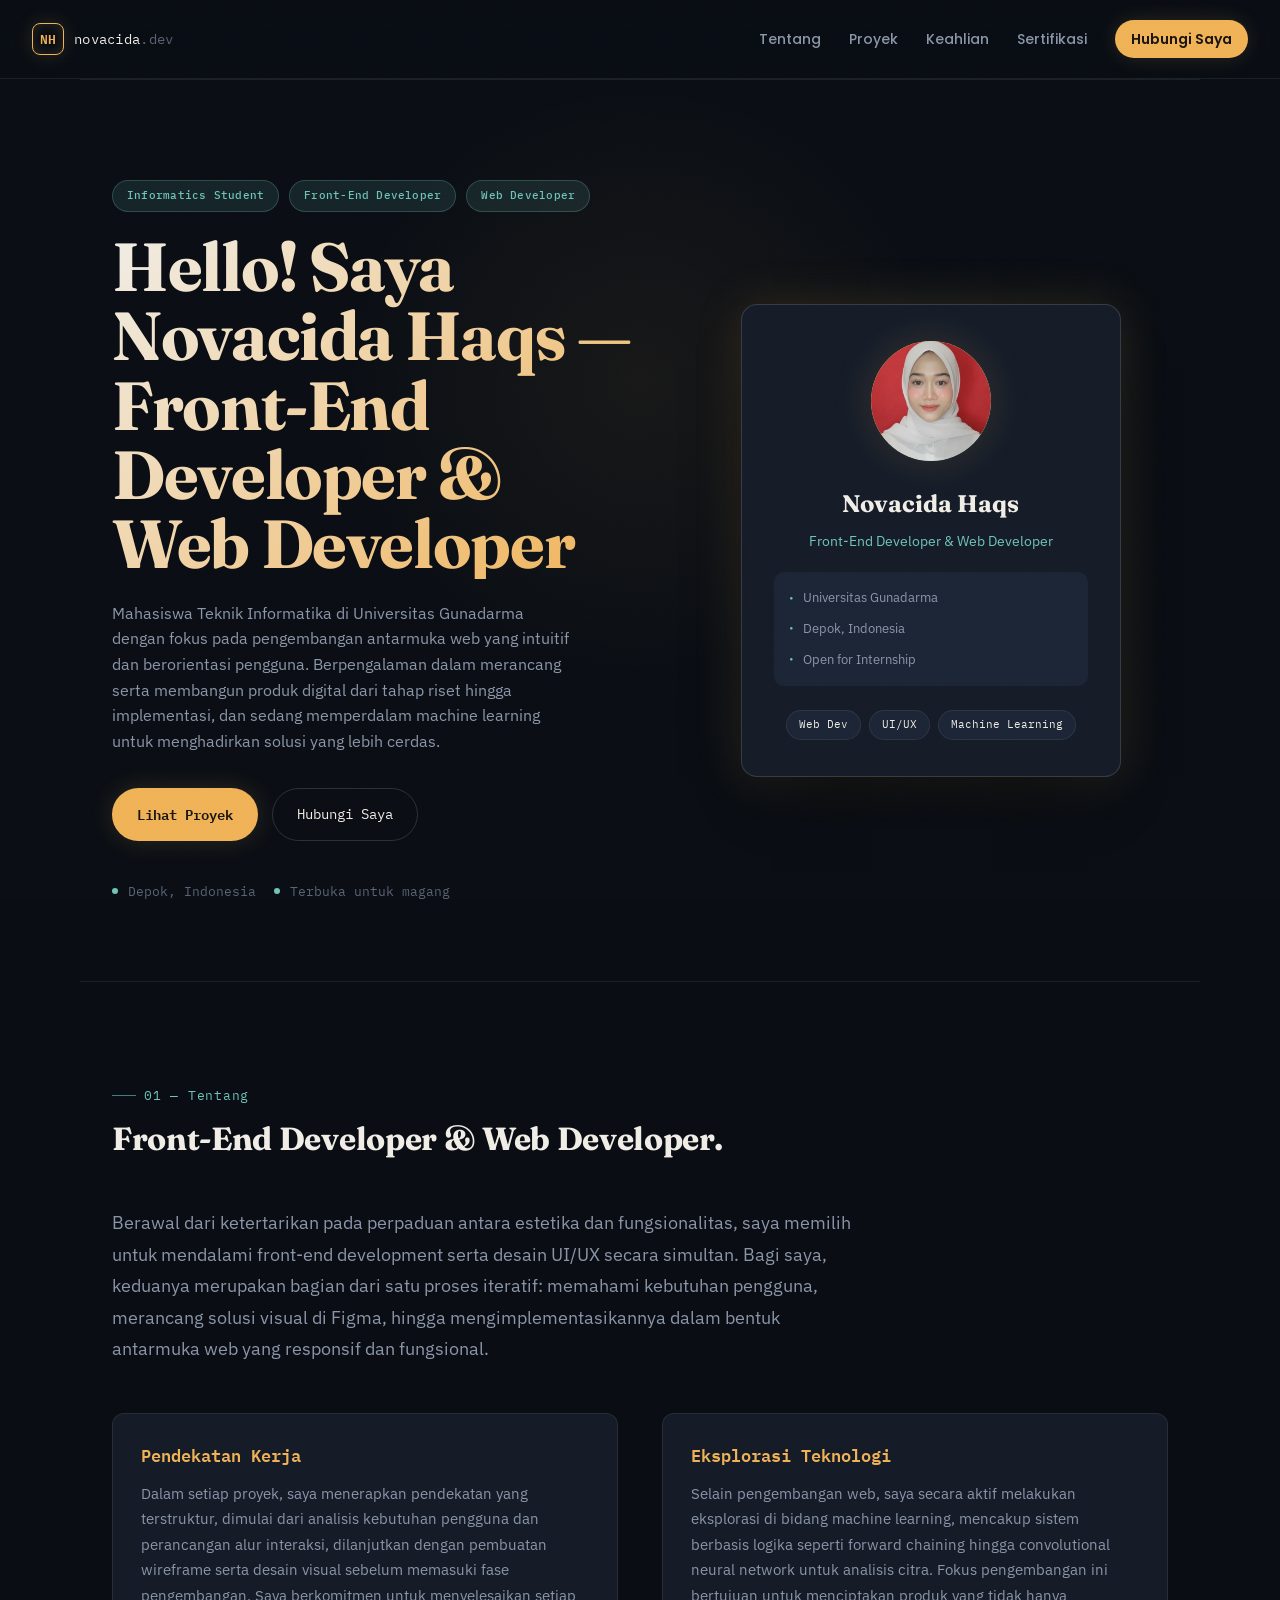
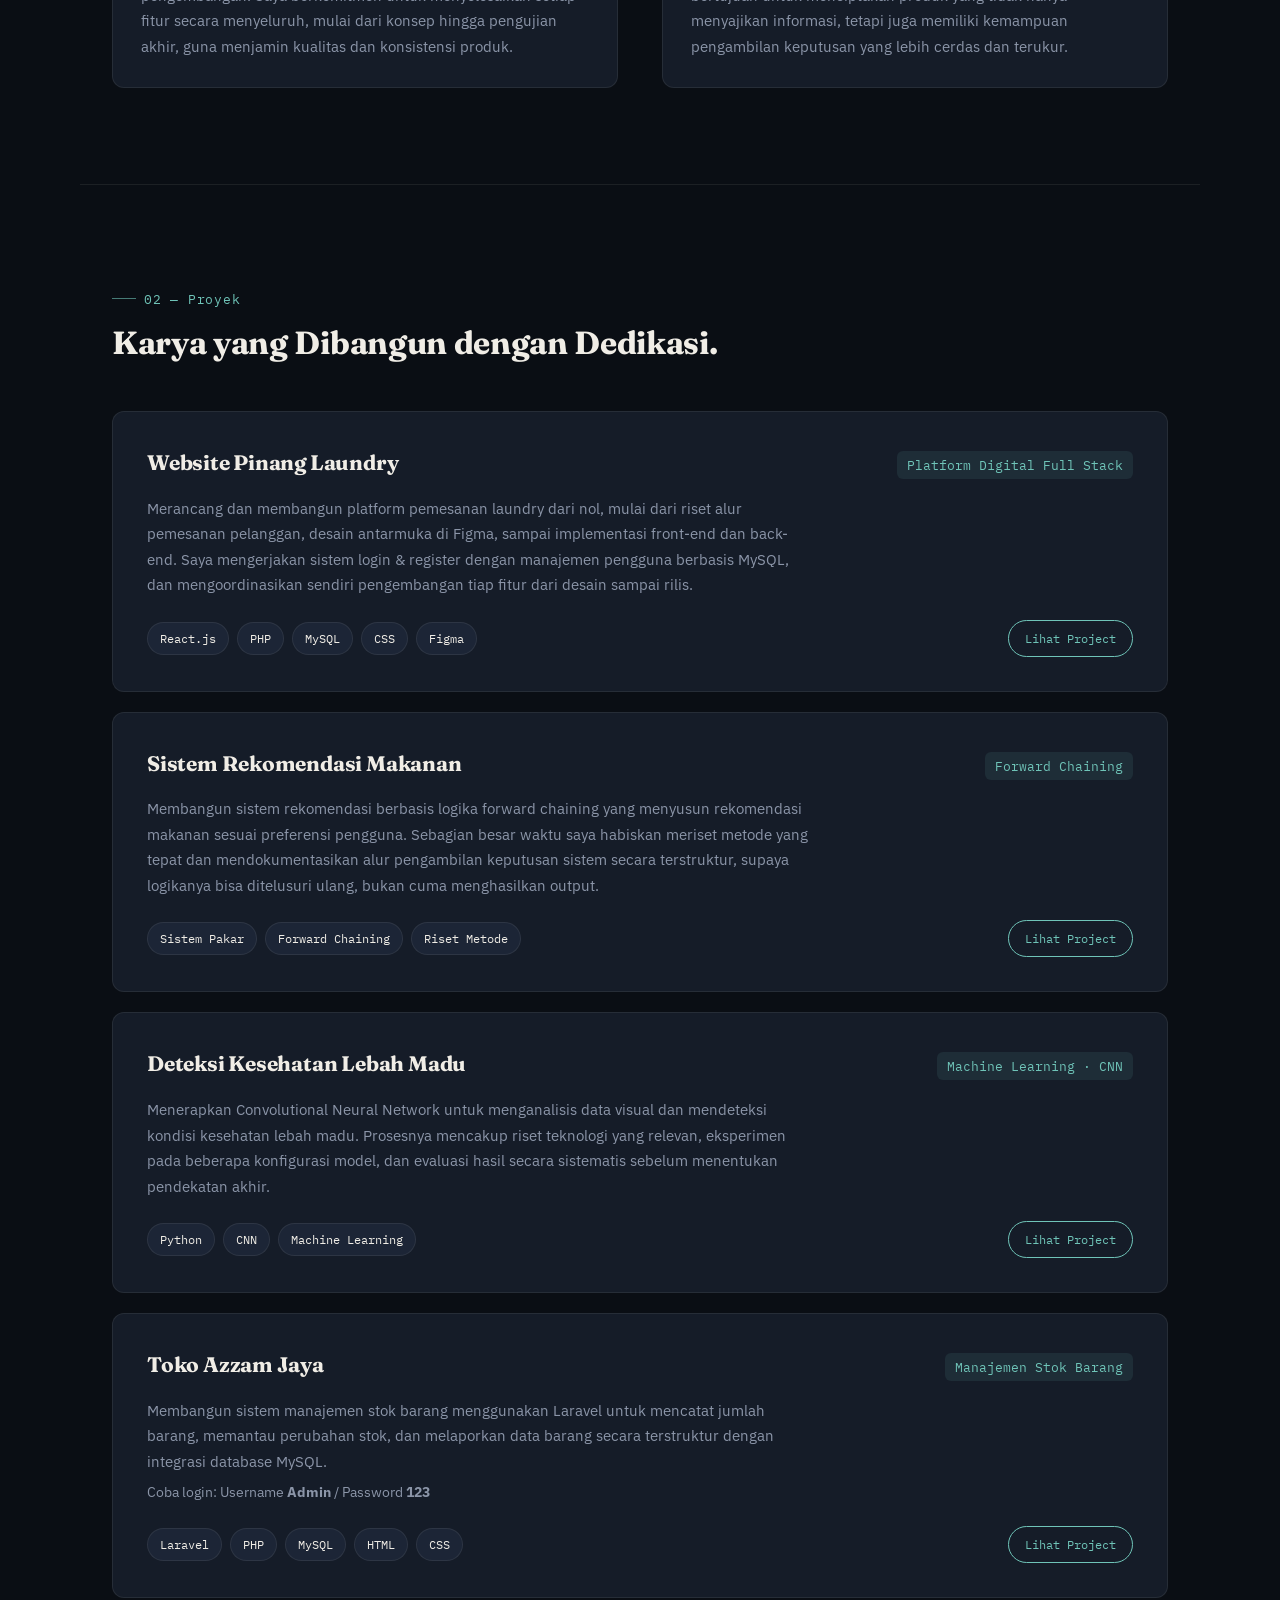
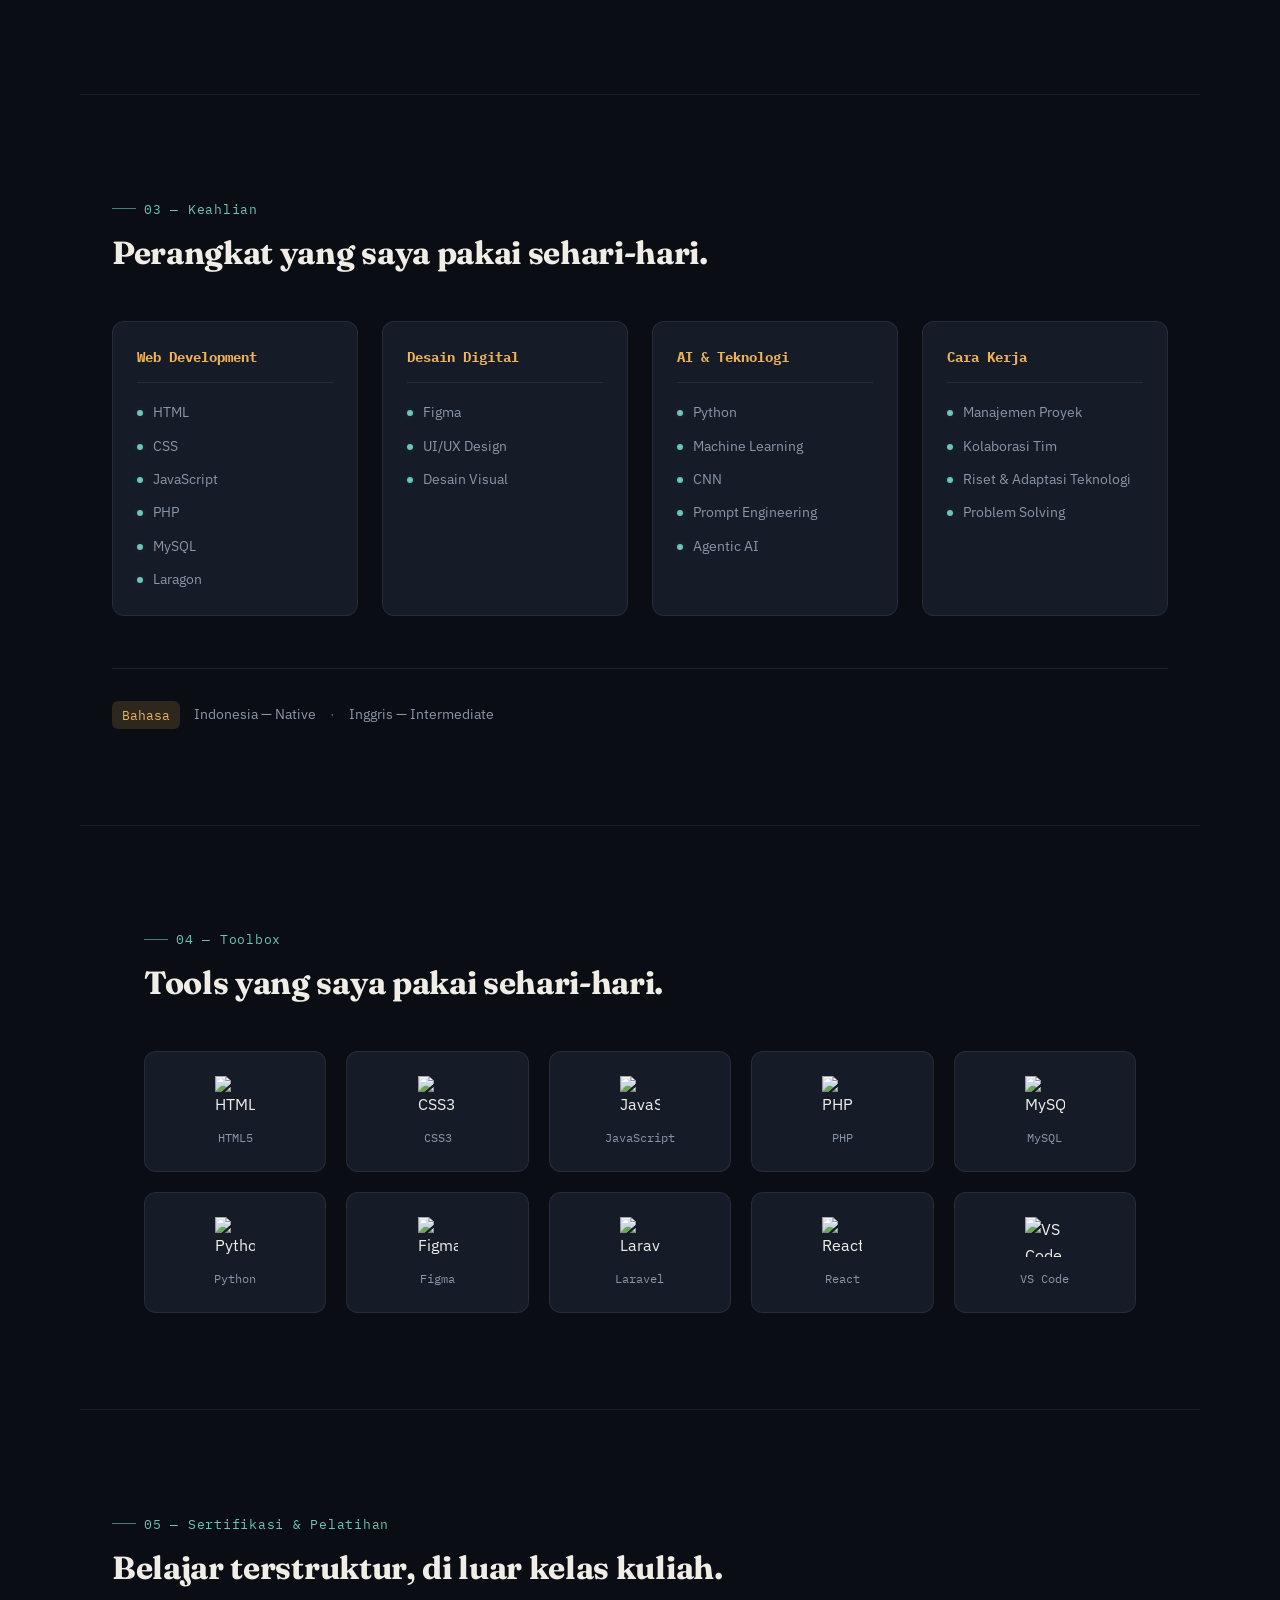
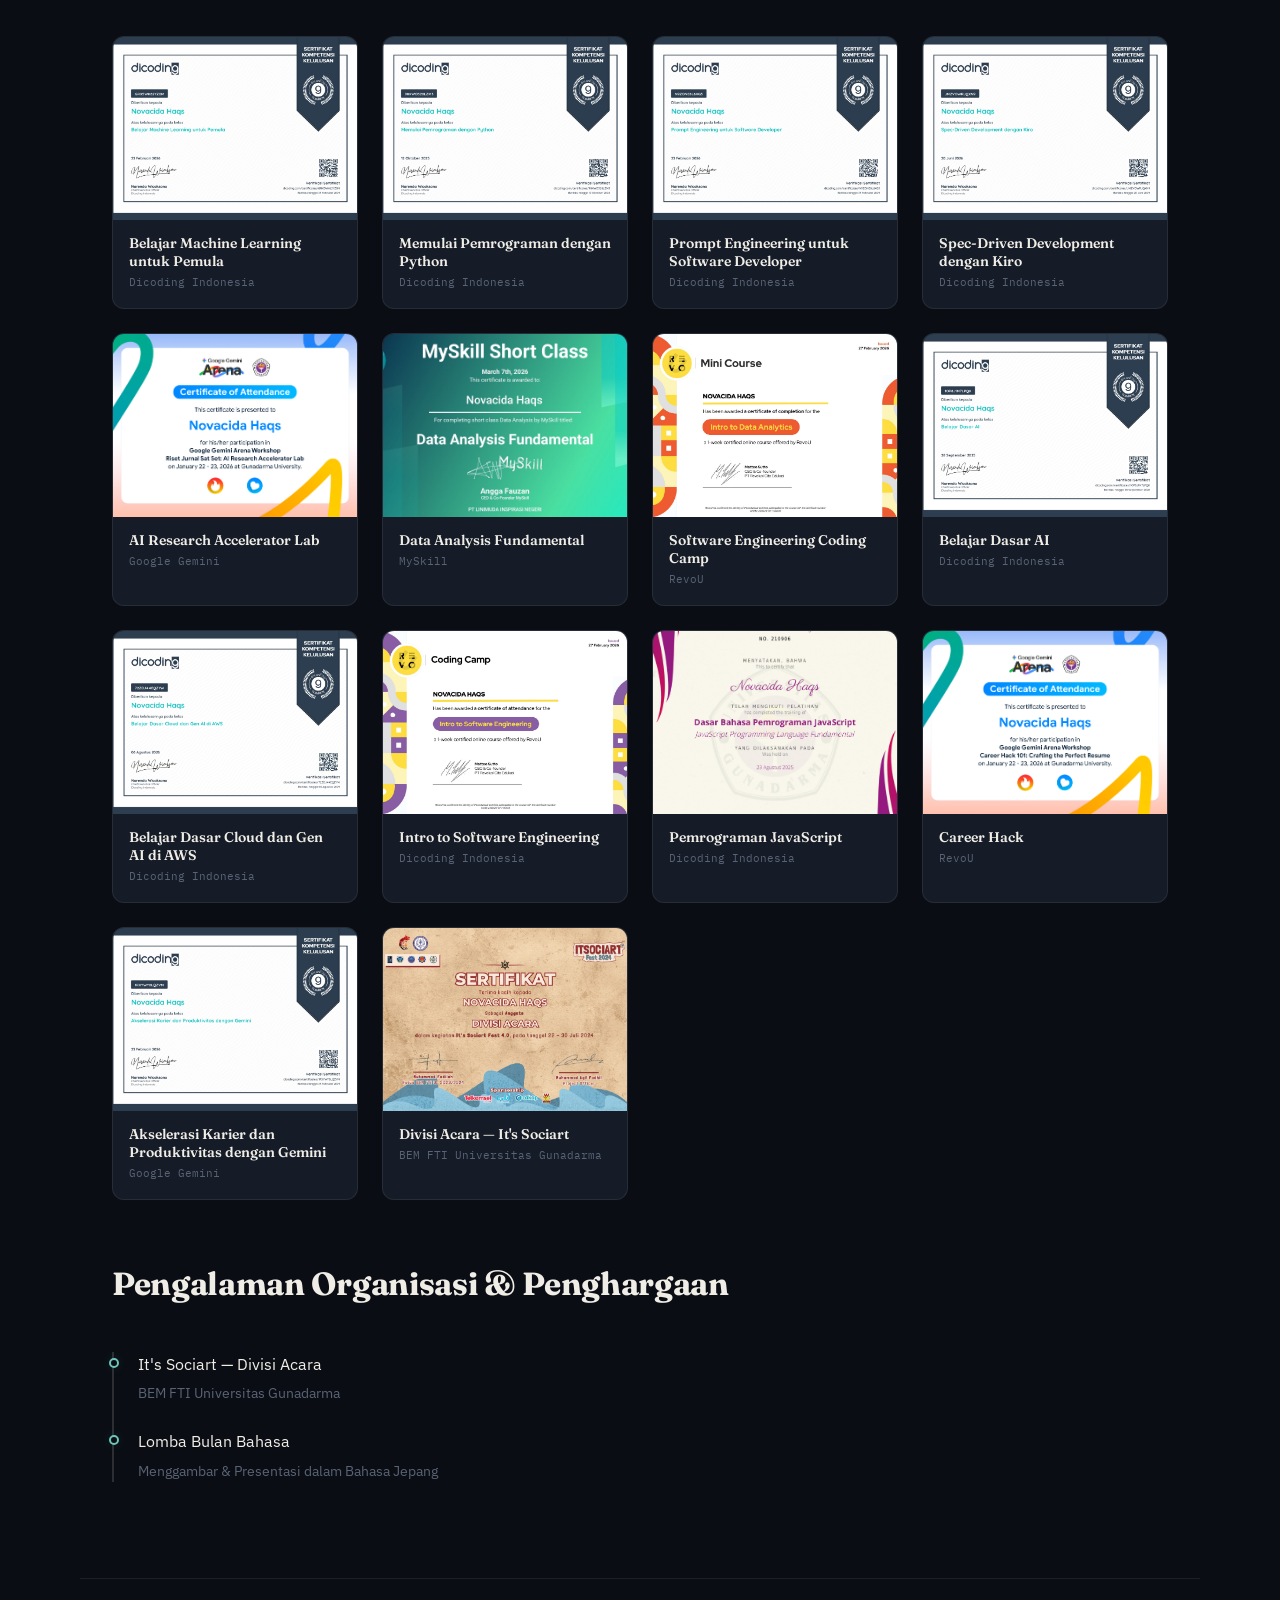
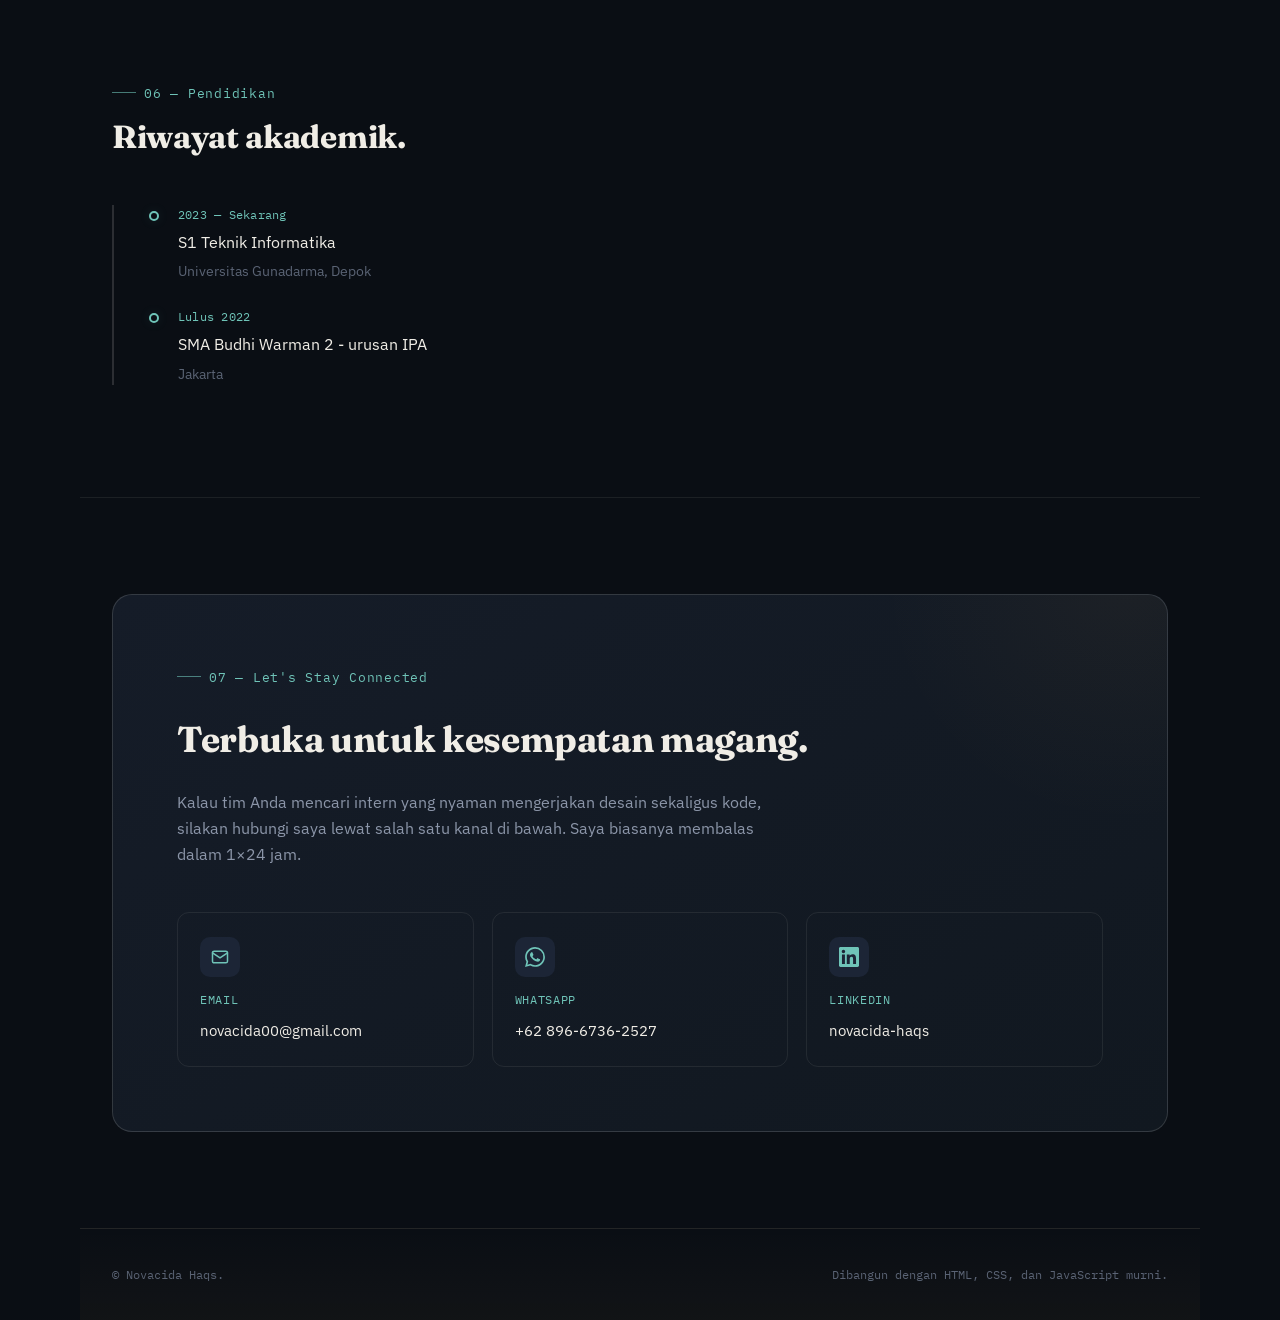
==== commit c6bca514: "Fix punctuation in about section" ====
--- a/index.html
+++ b/index.html
@@ -109,7 +109,7 @@
       <div class="about-columns">
         <div class="about-col">
           <h3>Pendekatan Kerja</h3>
-          <p>Dalam setiap proyek, saya menerapkan pendekatan yang terstruktur — dimulai dari analisis
+          <p>Dalam setiap proyek, saya menerapkan pendekatan yang terstruktur, dimulai dari analisis
           kebutuhan pengguna dan perancangan alur interaksi, dilanjutkan dengan pembuatan wireframe
           serta desain visual sebelum memasuki fase pengembangan. Saya berkomitmen untuk
           menyelesaikan setiap fitur secara menyeluruh, mulai dari konsep hingga pengujian akhir,
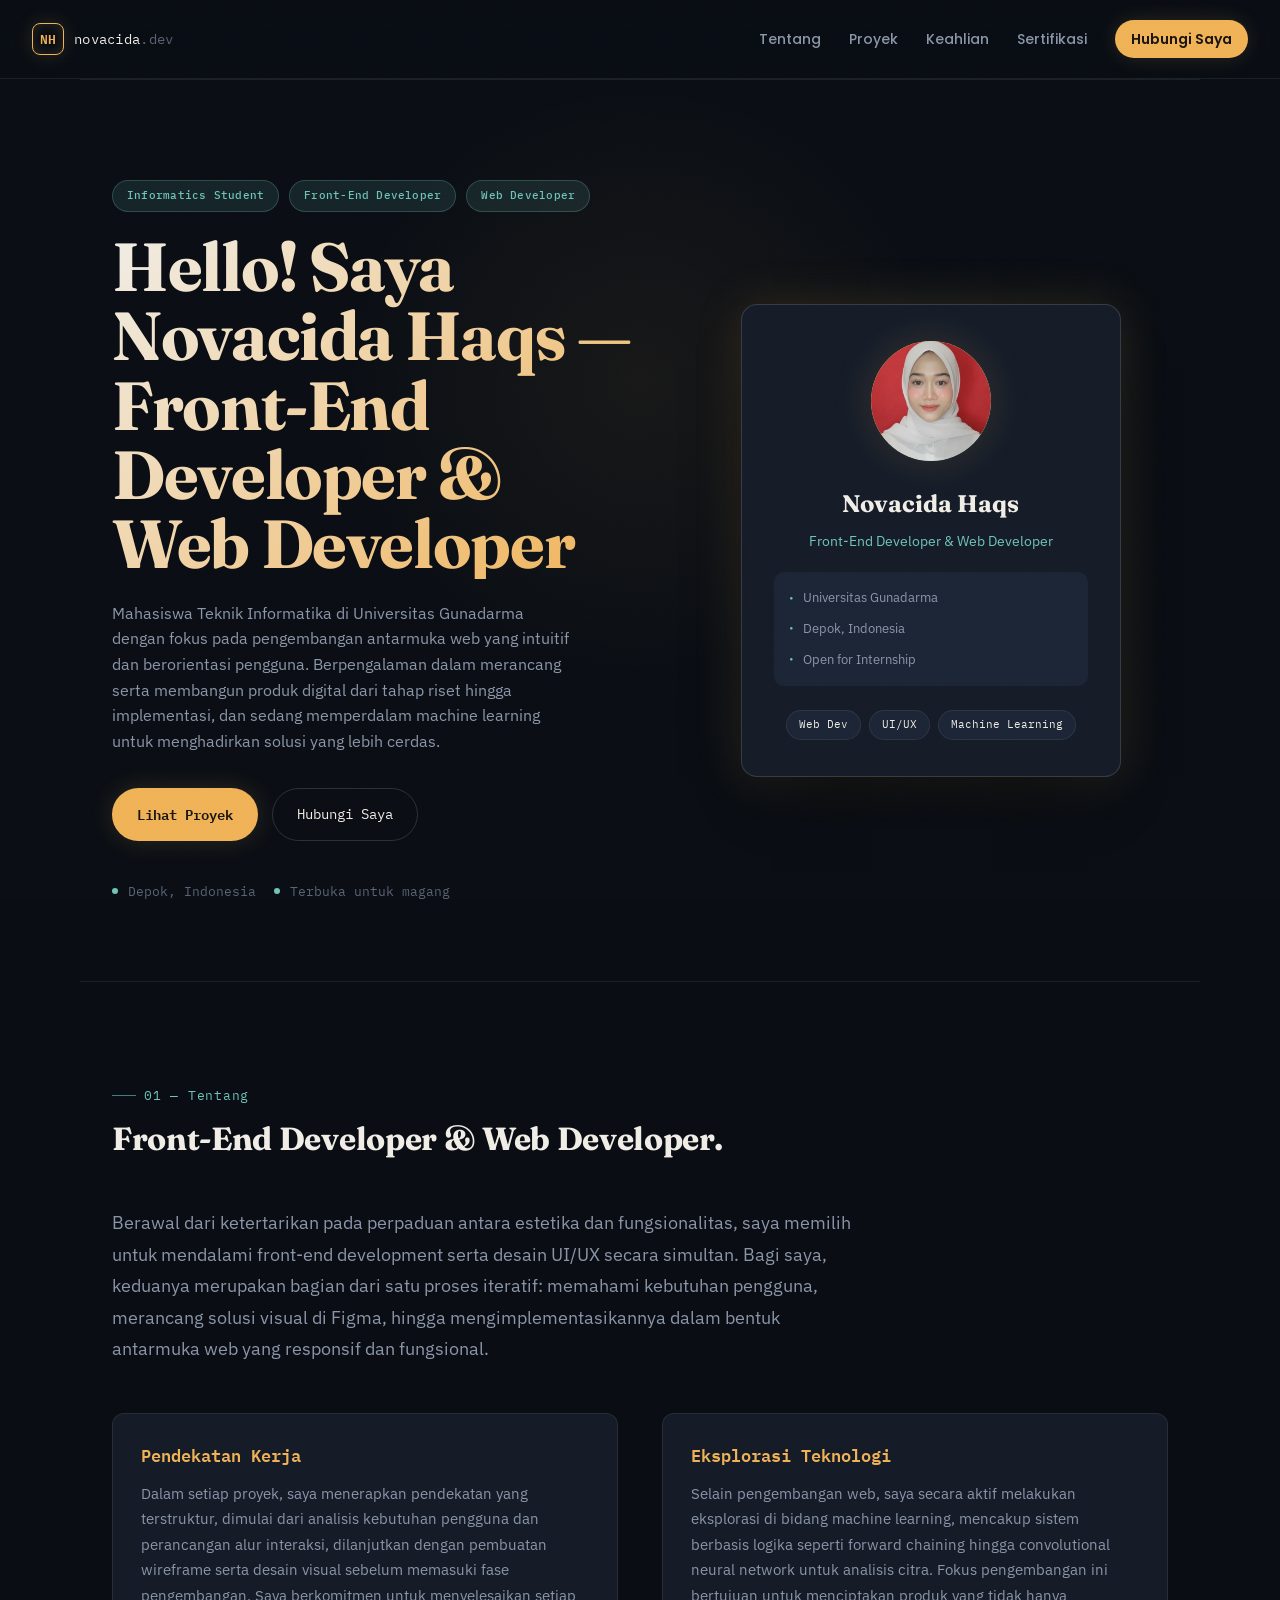
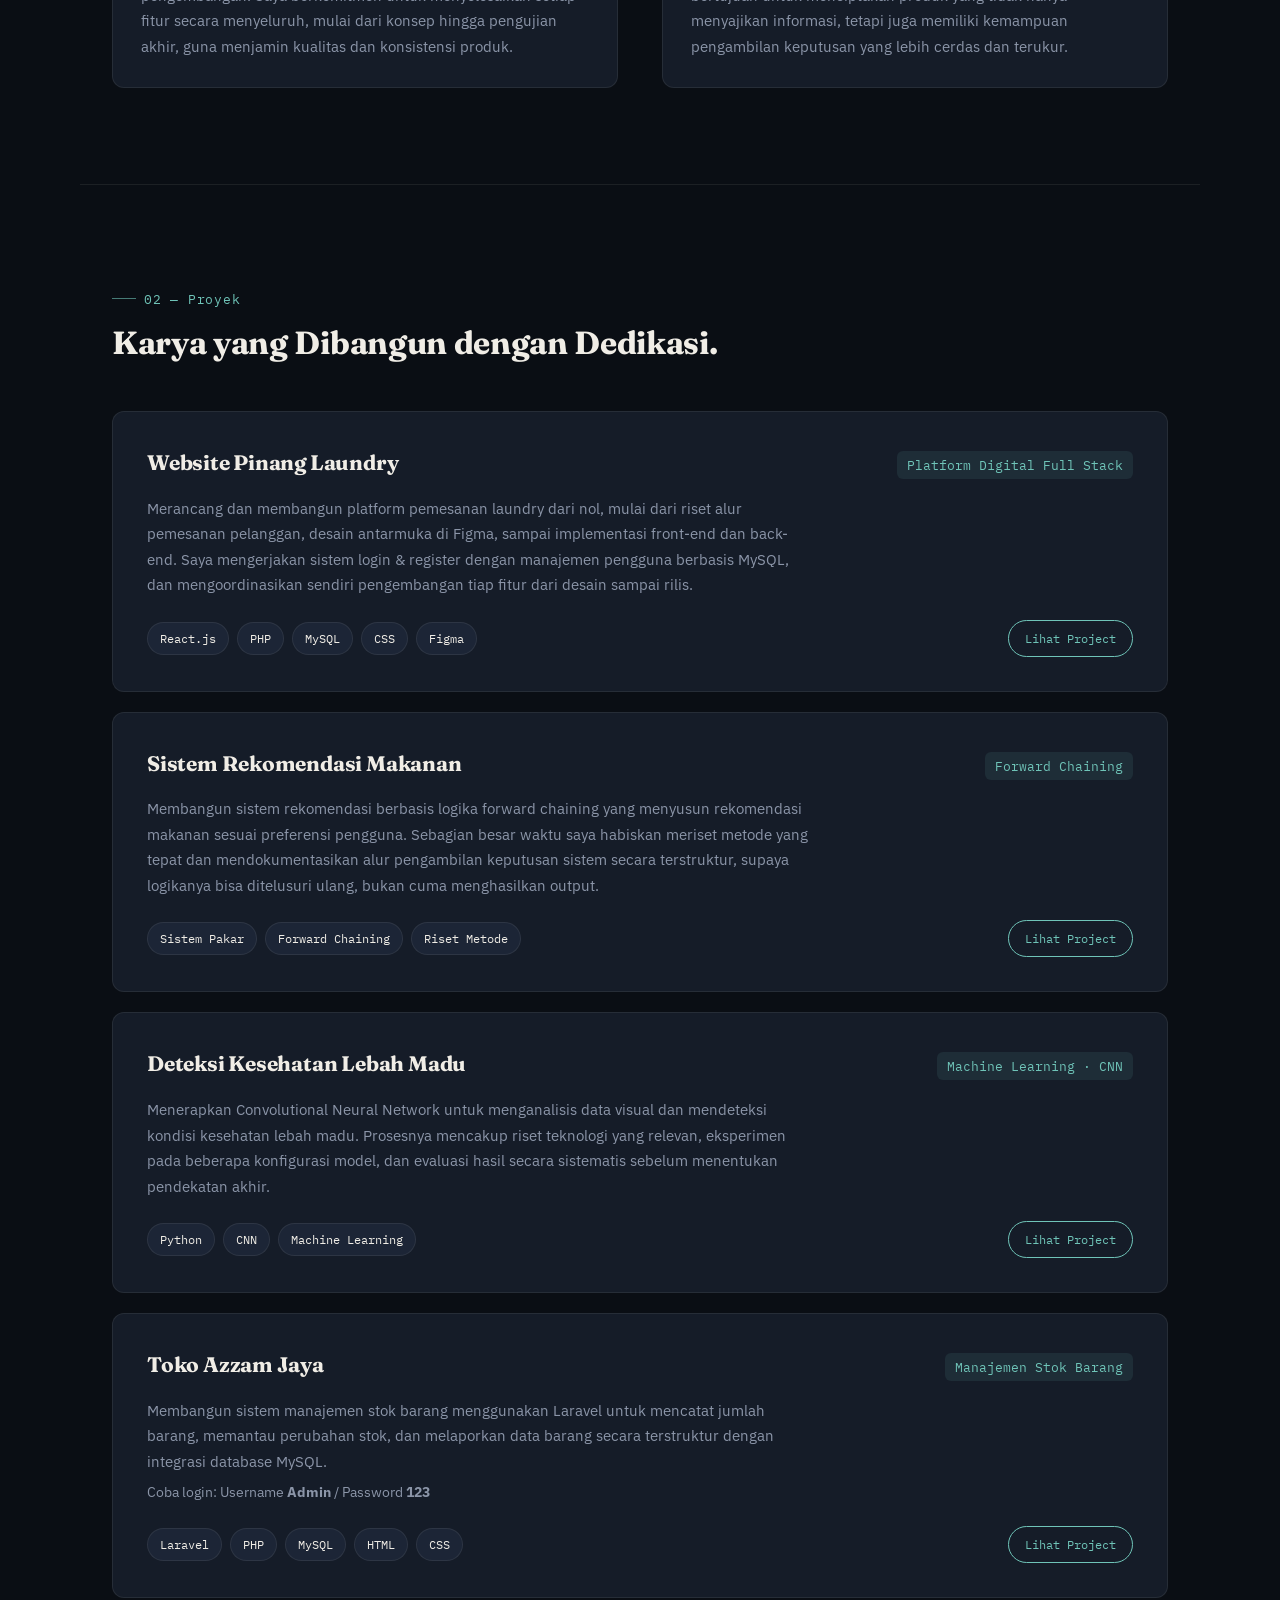
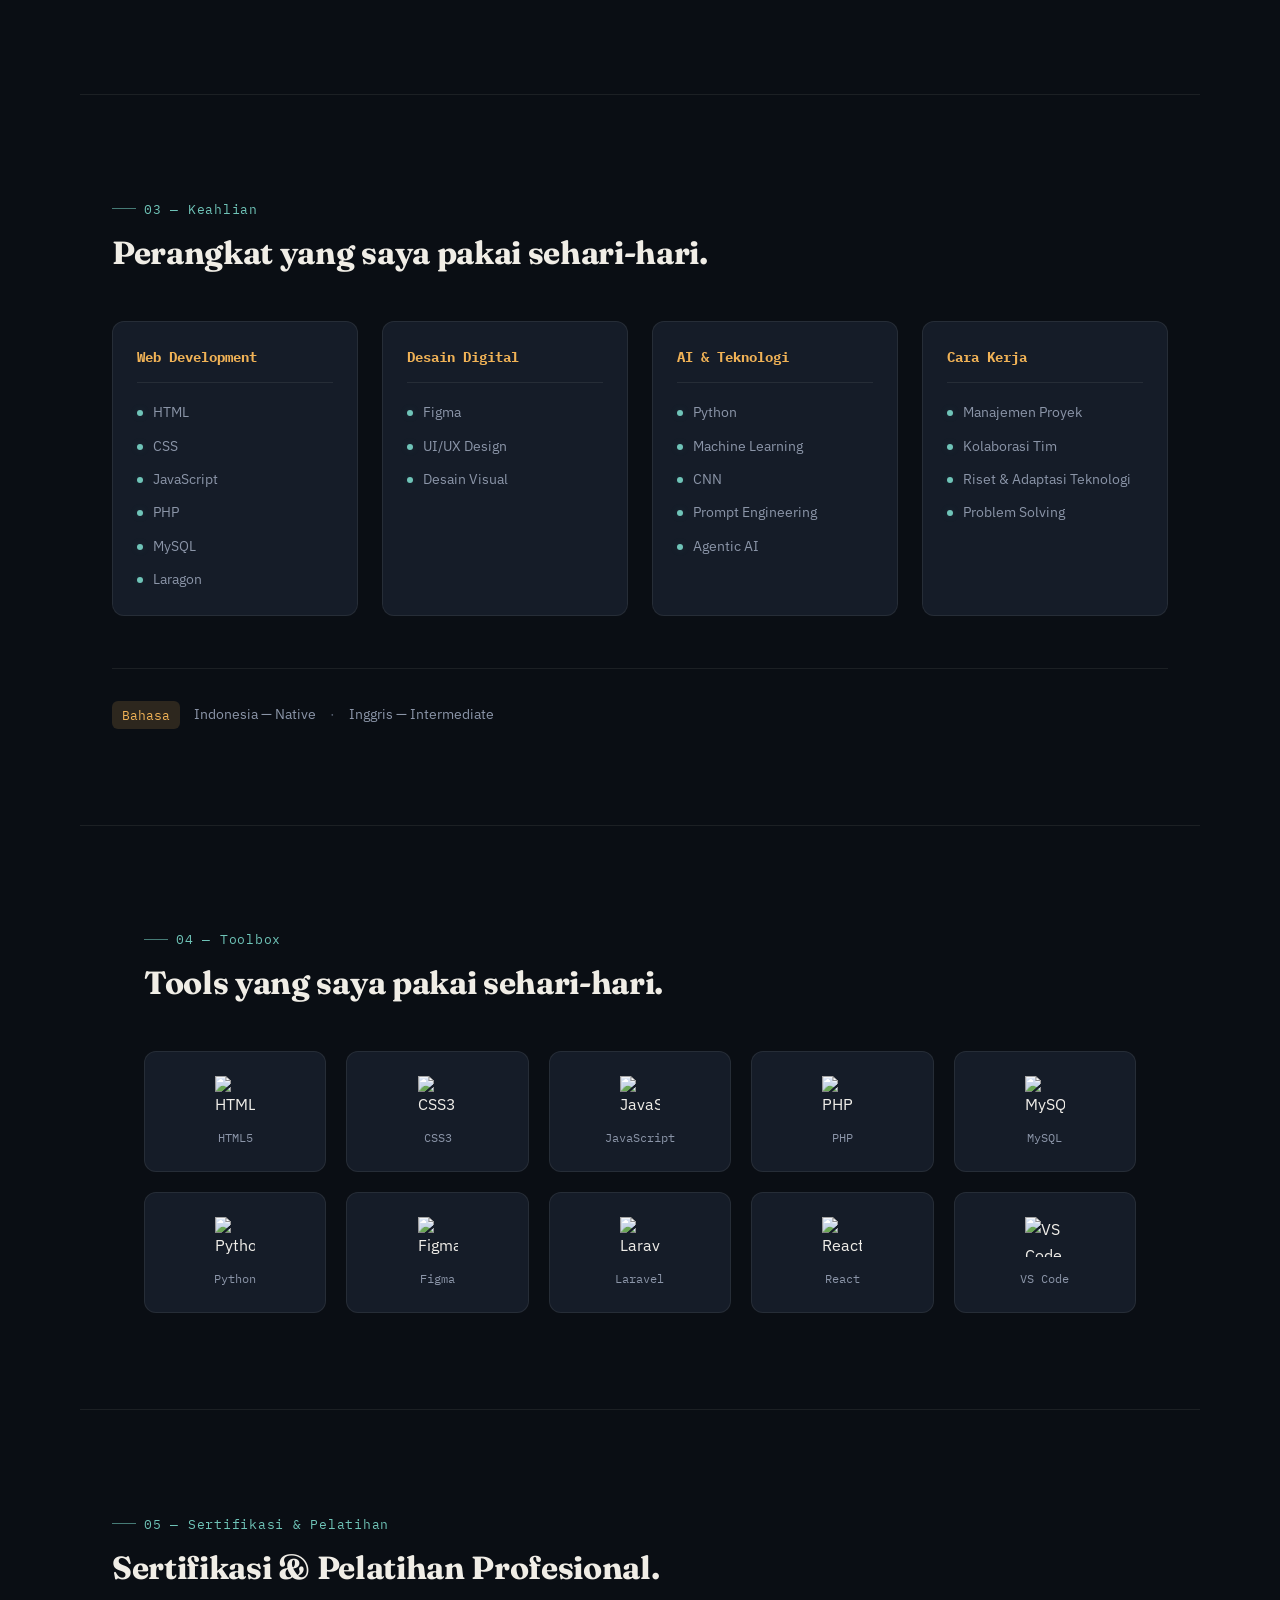
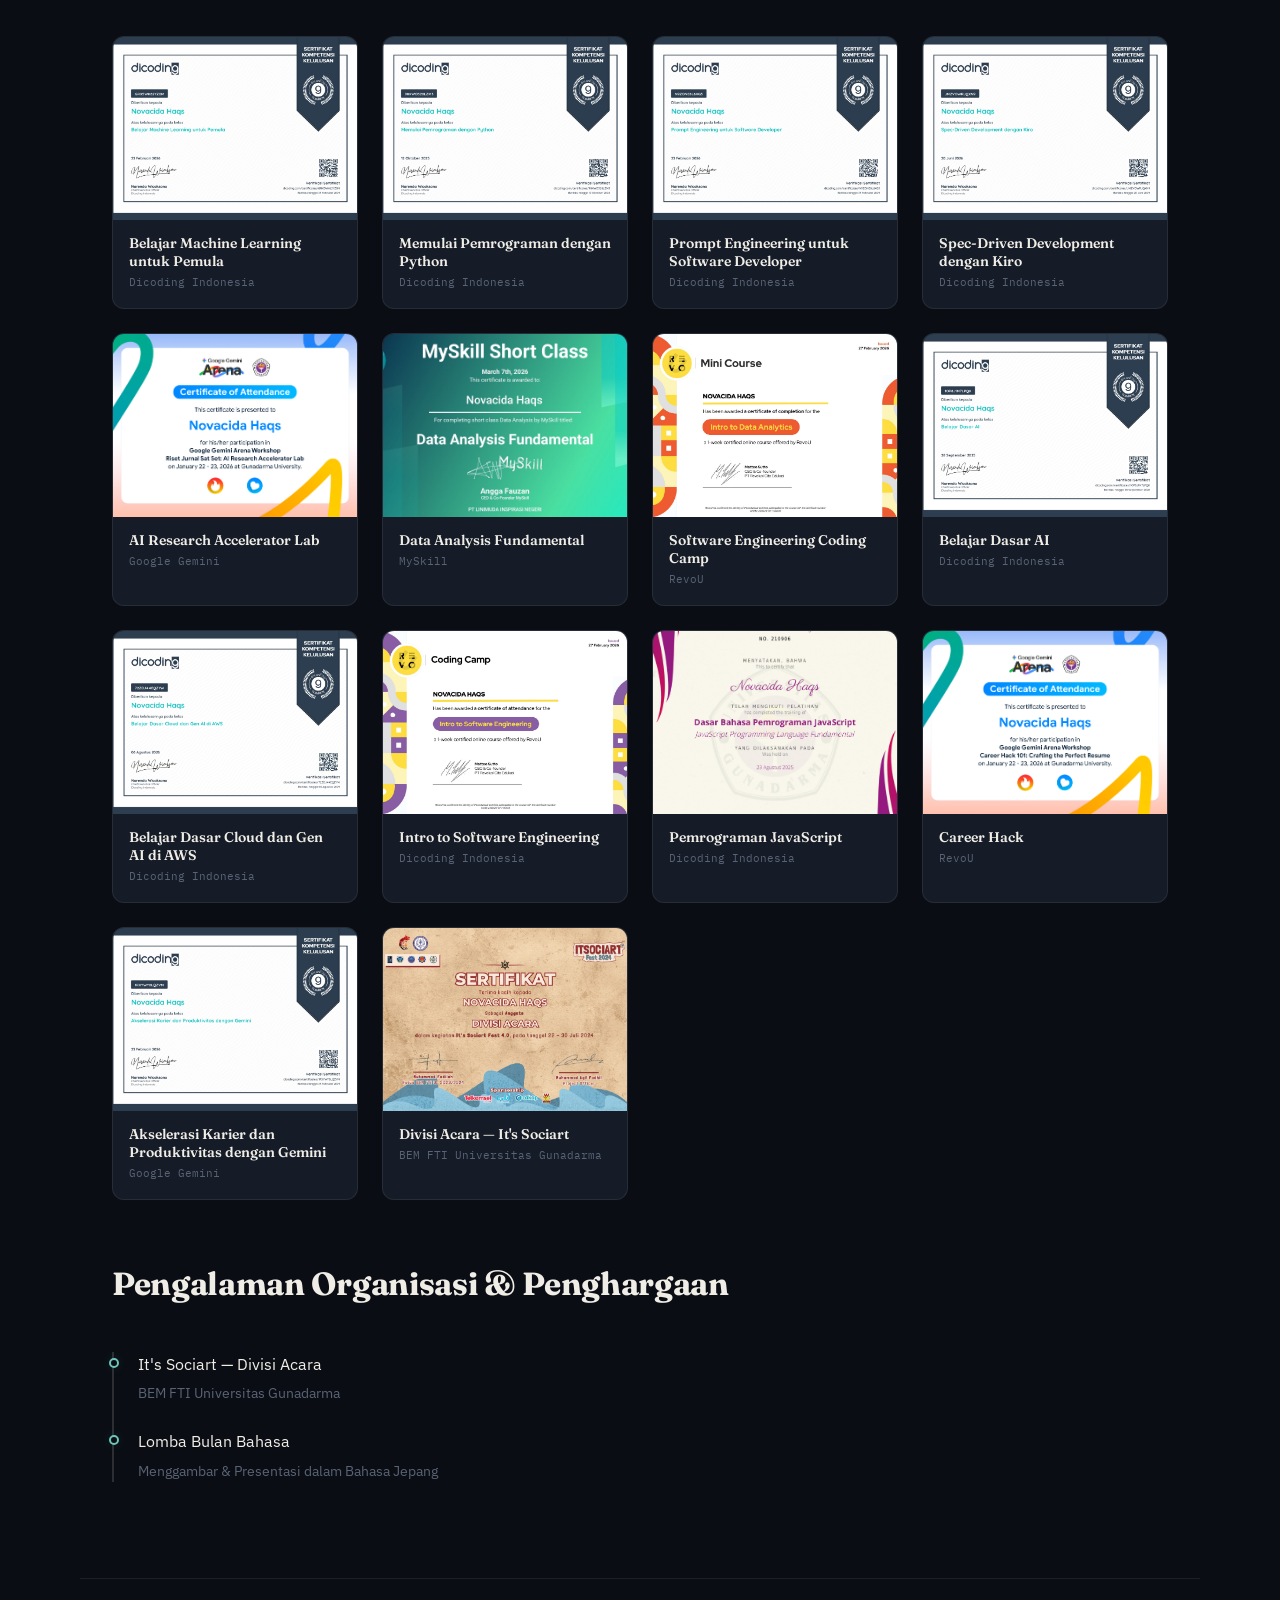
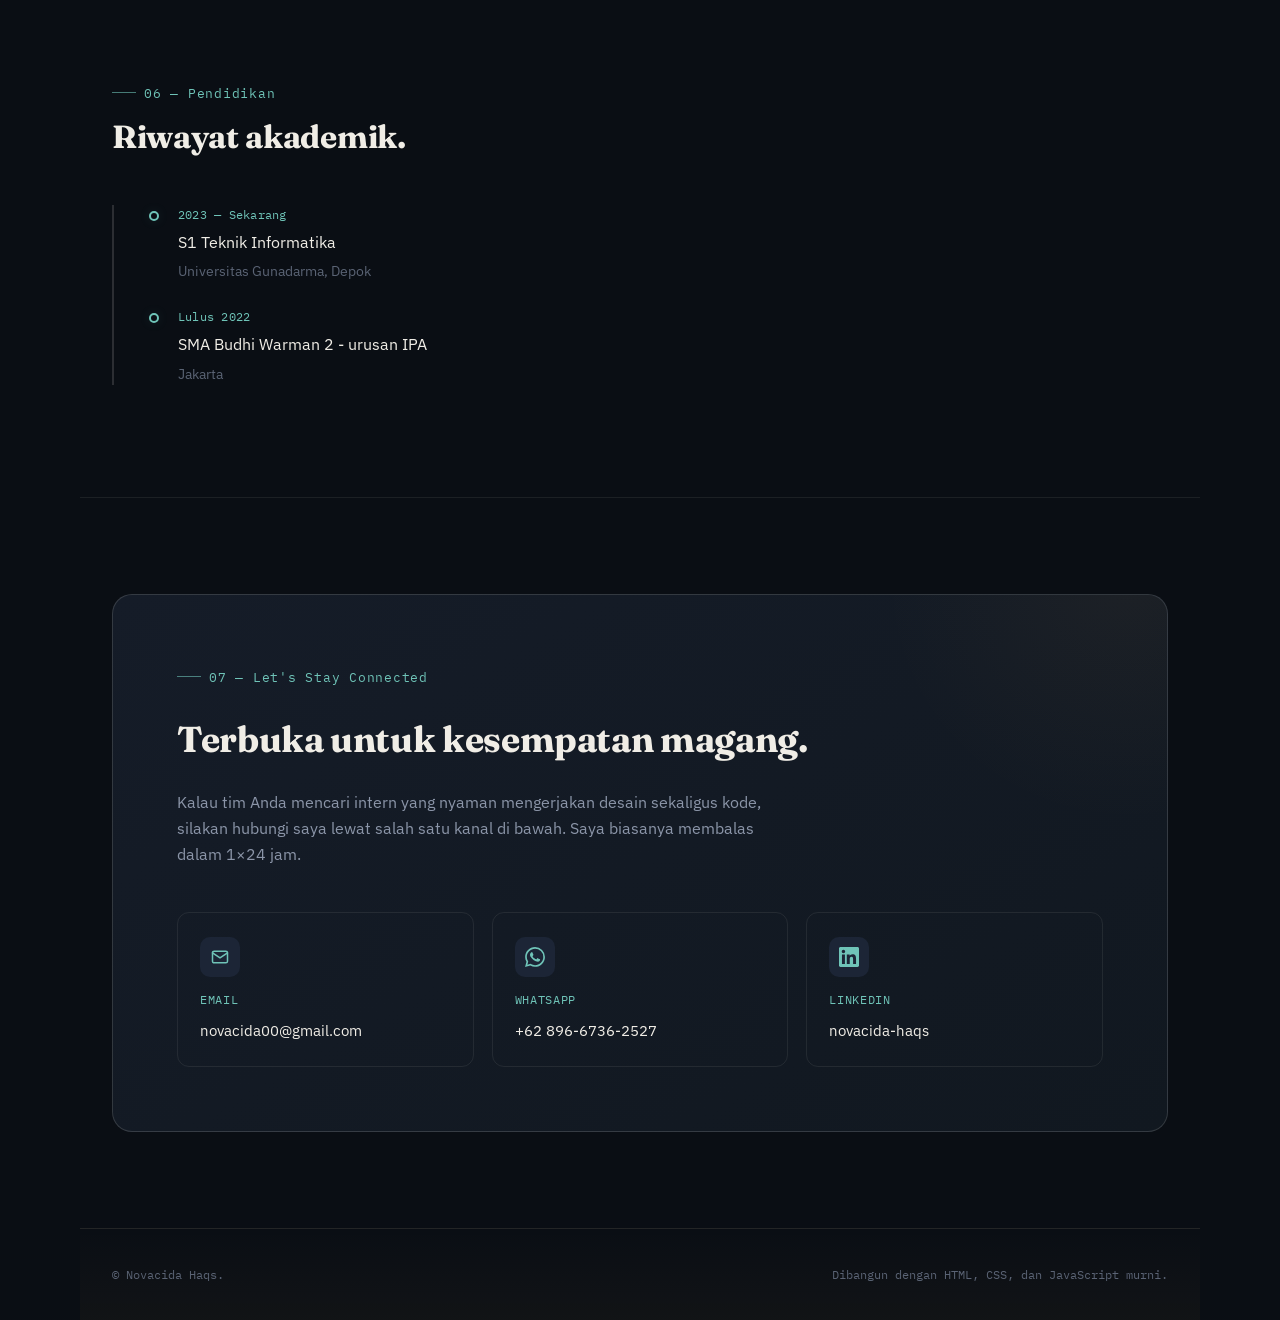
==== commit f308da53: "Update cert section heading" ====
--- a/index.html
+++ b/index.html
@@ -316,7 +316,7 @@
   <section class="certs" id="sertifikasi">
     <div class="section-head">
       <p class="eyebrow-sm">05 — Sertifikasi &amp; Pelatihan</p>
-      <h2>Belajar terstruktur, di luar kelas kuliah.</h2>
+      <h2>Sertifikasi &amp; Pelatihan Profesional.</h2>
     </div>
     <div class="cert-grid">
       <div class="cert-card">
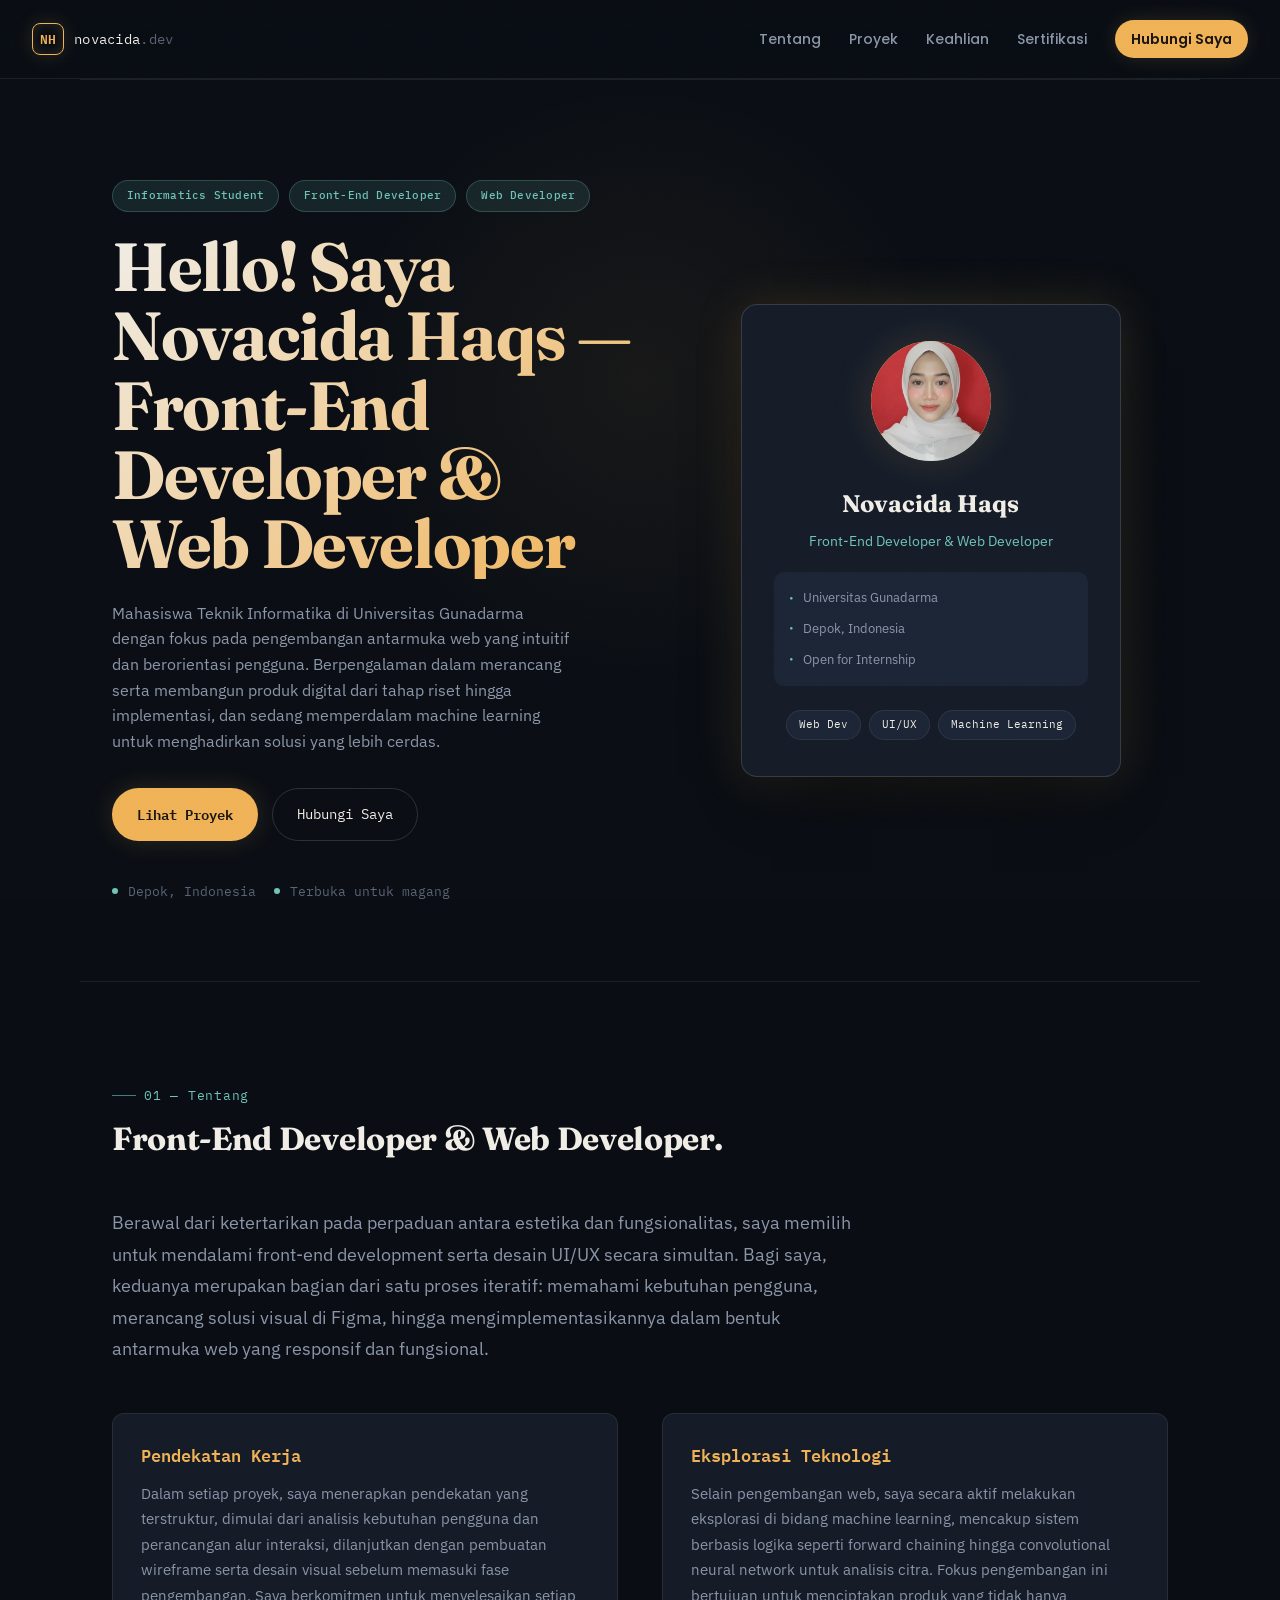
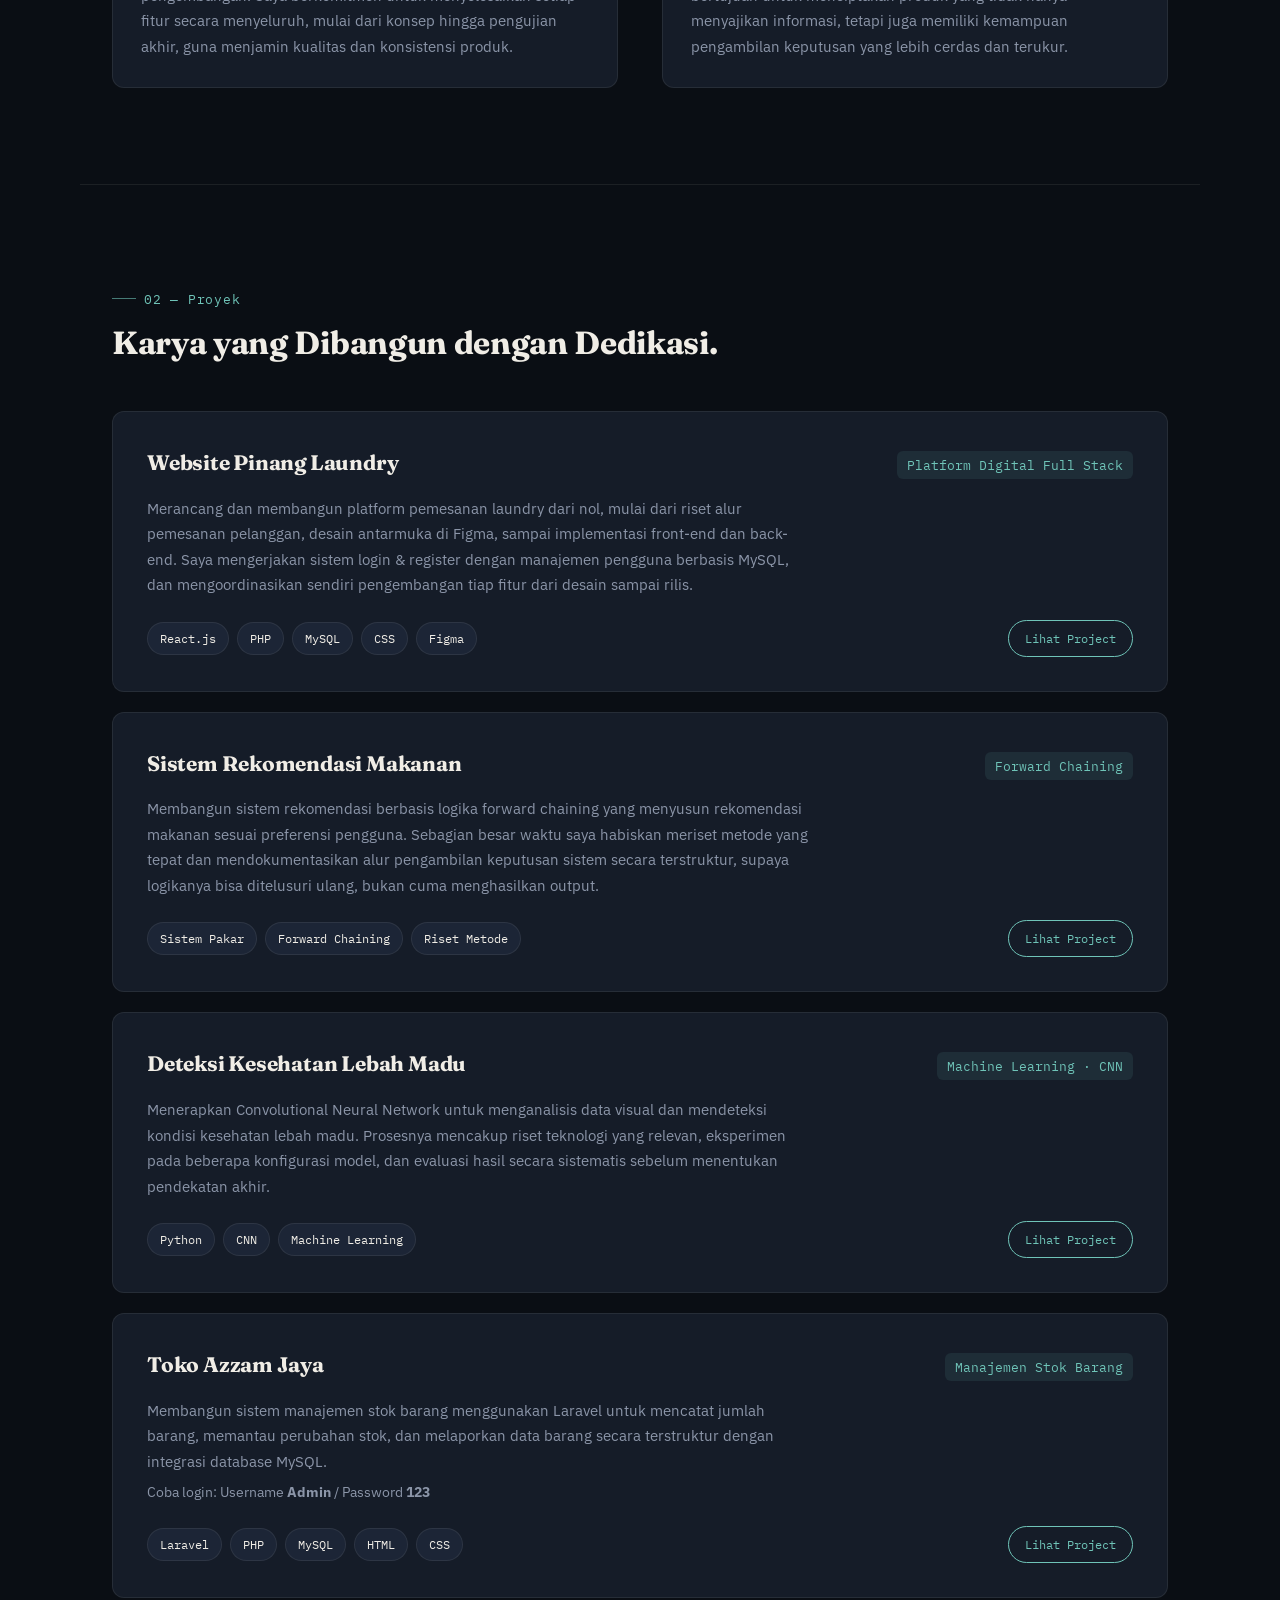
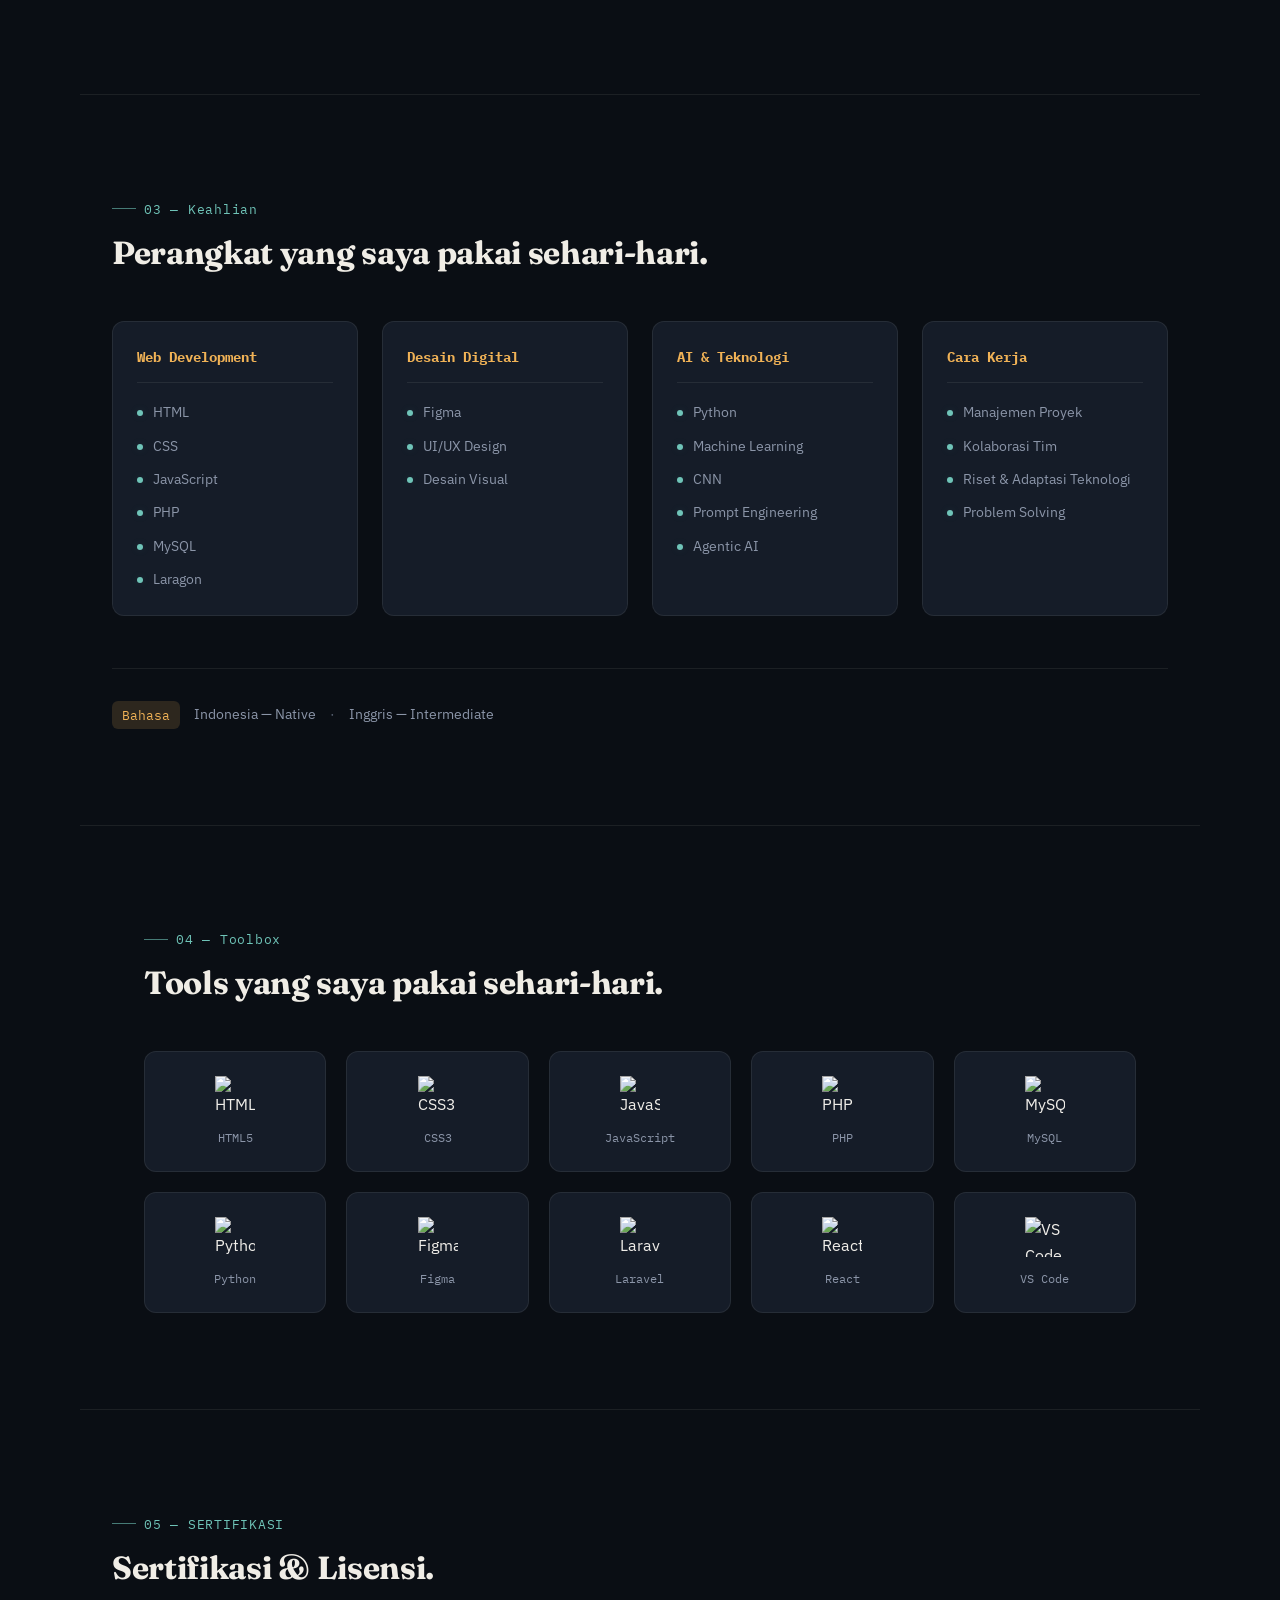
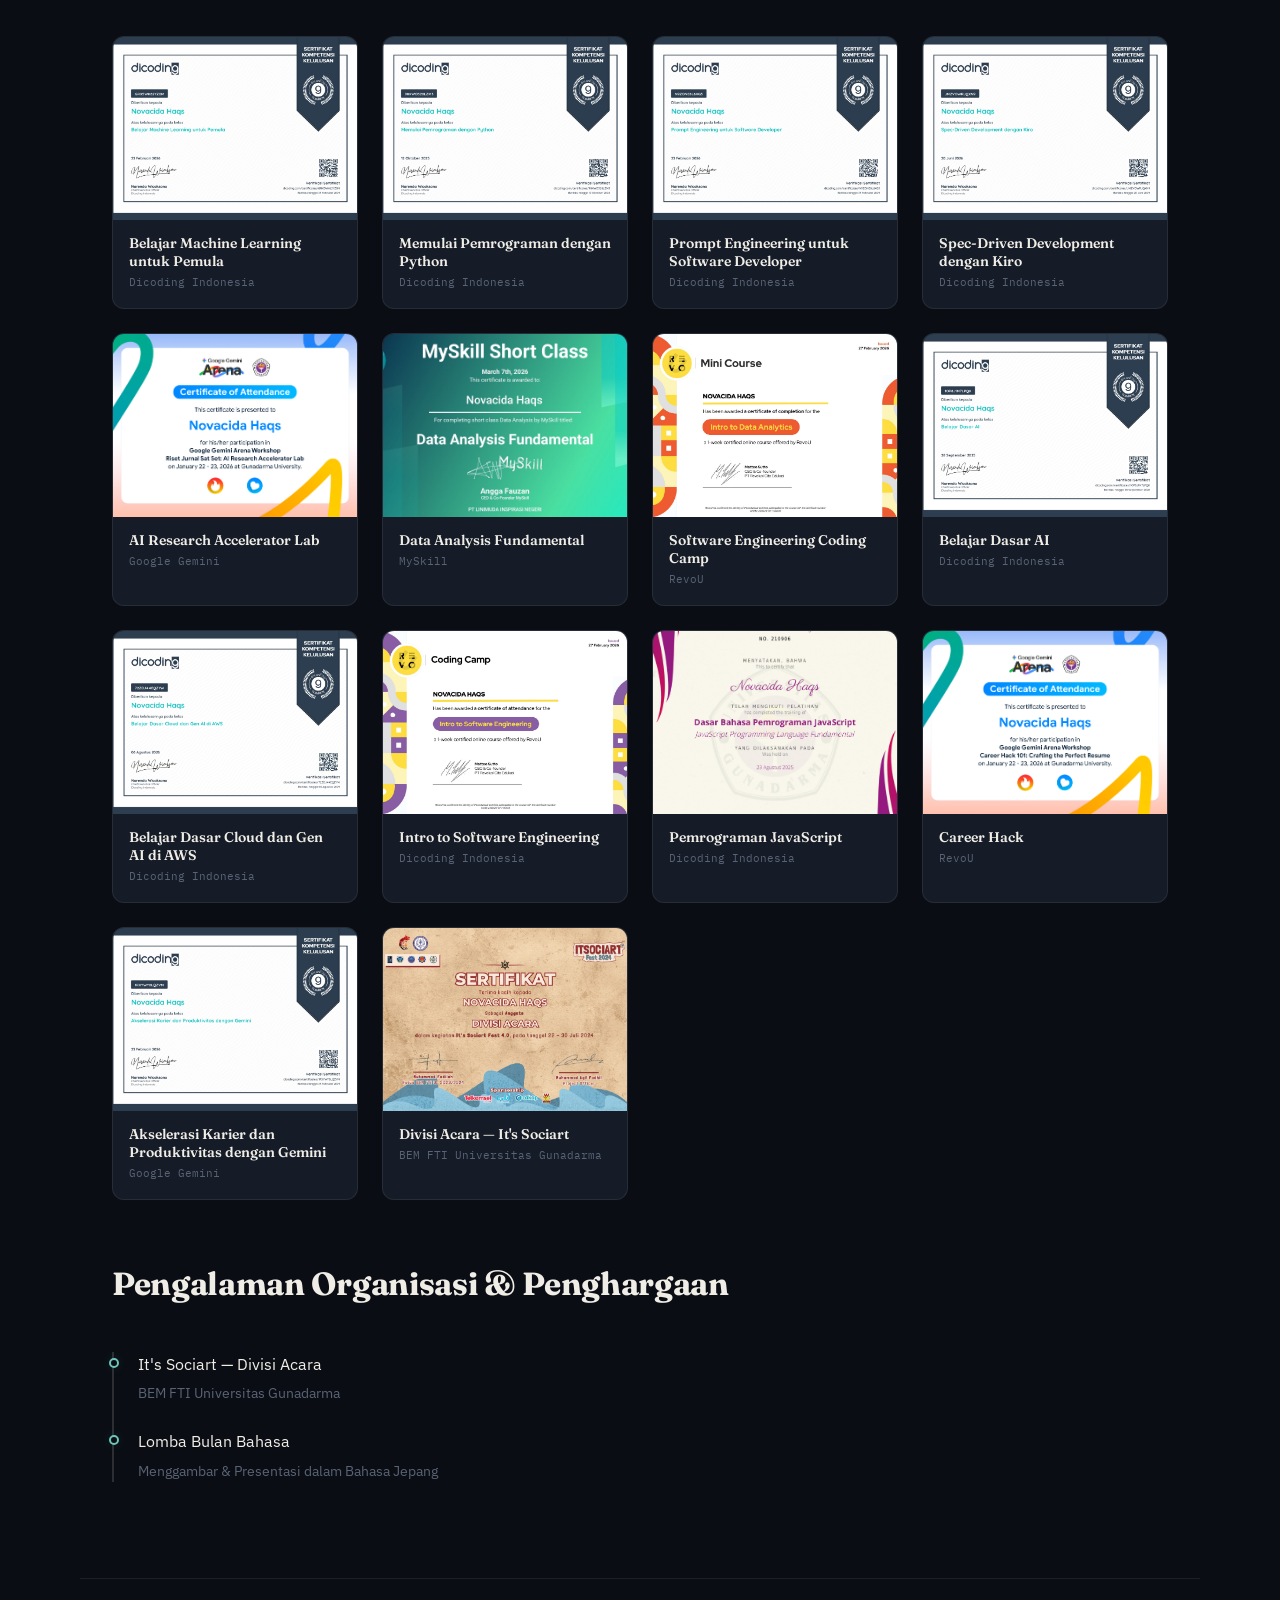
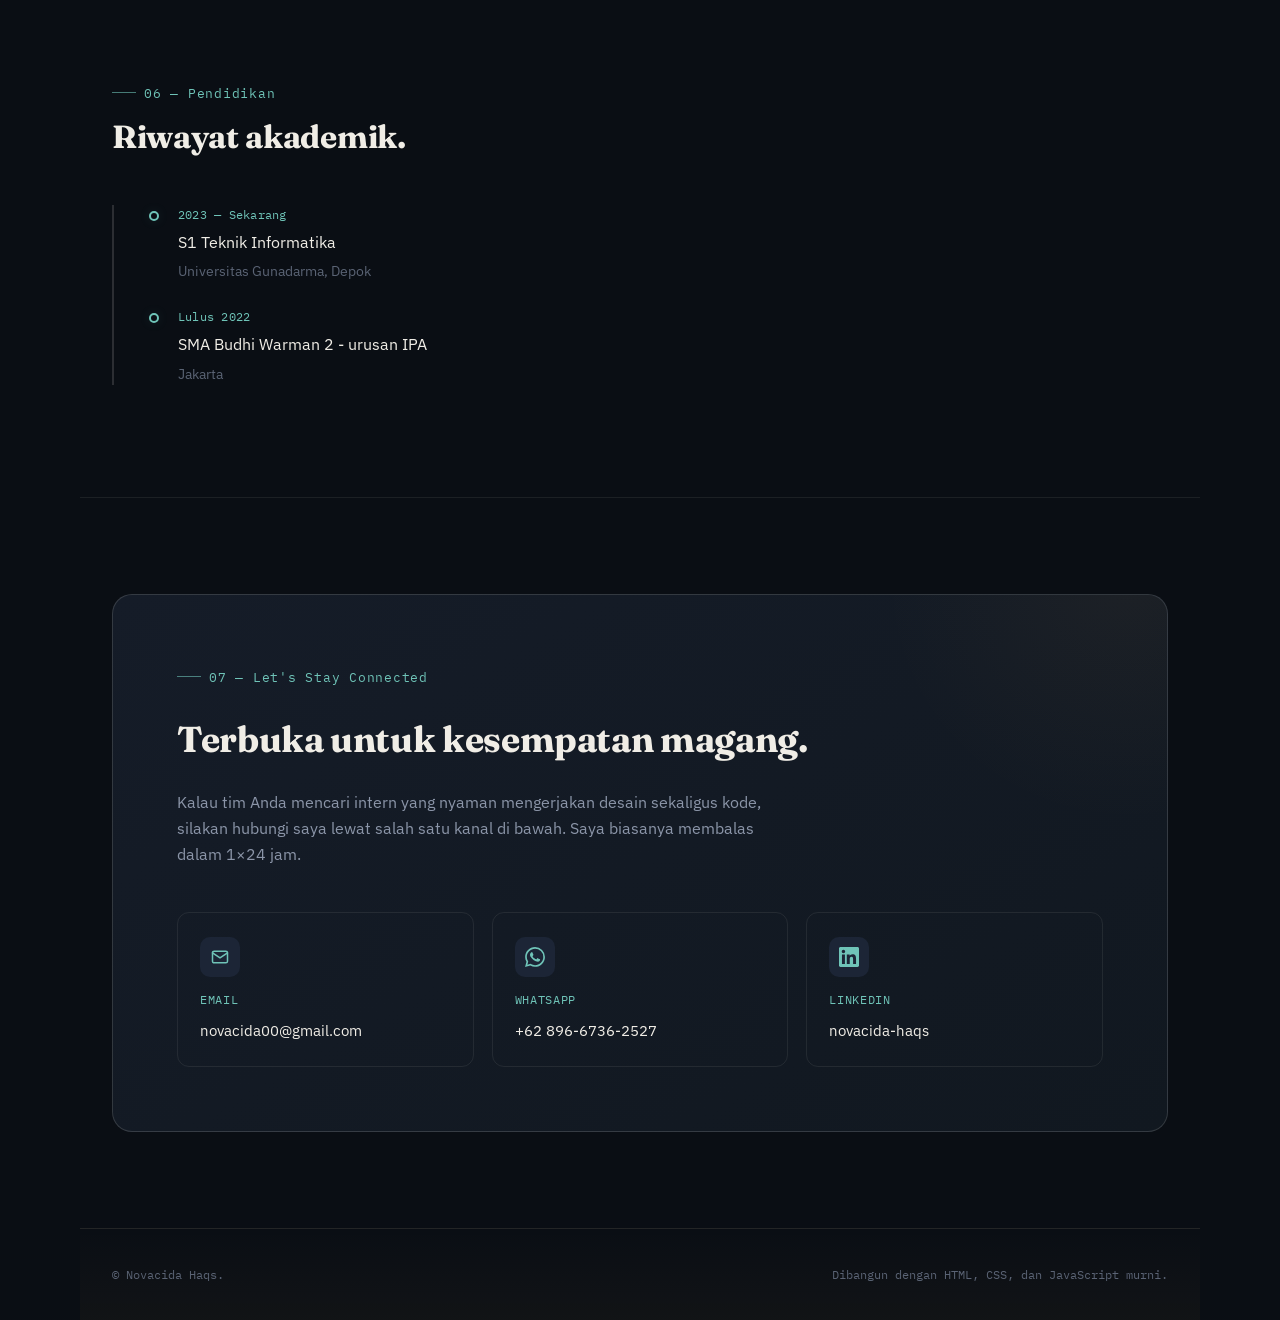
==== commit cb970c1c: "Update cert section heading to Sertifikasi & Lisensi" ====
--- a/index.html
+++ b/index.html
@@ -315,8 +315,8 @@
   <!-- SERTIFIKASI -->
   <section class="certs" id="sertifikasi">
     <div class="section-head">
-      <p class="eyebrow-sm">05 — Sertifikasi &amp; Pelatihan</p>
-      <h2>Sertifikasi &amp; Pelatihan Profesional.</h2>
+      <p class="eyebrow-sm">05 — SERTIFIKASI</p>
+      <h2>Sertifikasi &amp; Lisensi.</h2>
     </div>
     <div class="cert-grid">
       <div class="cert-card">
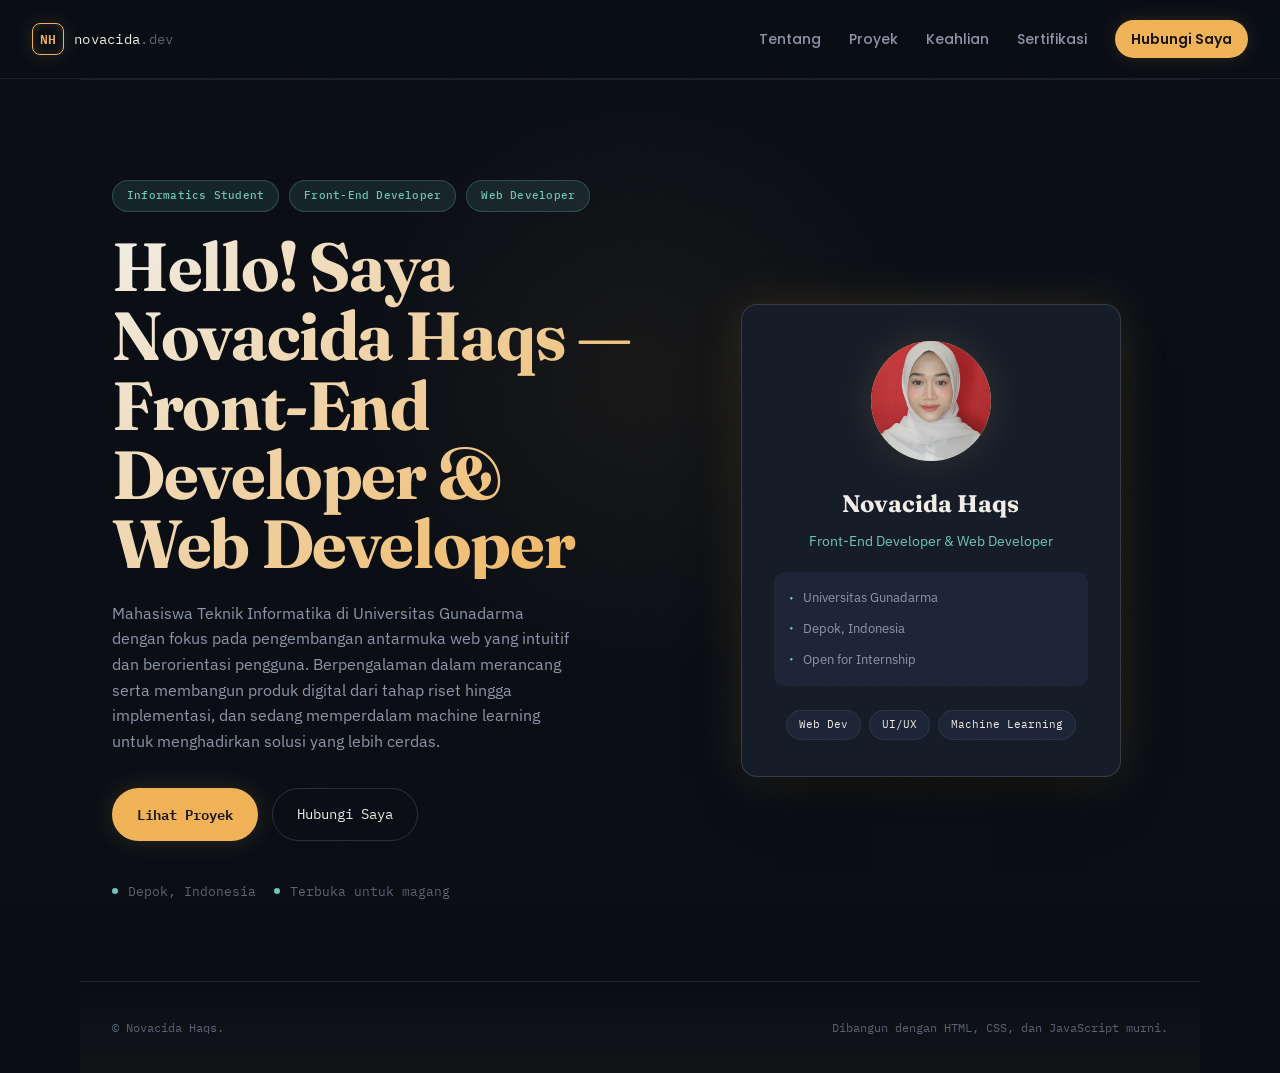
==== commit 64c2b657: "Convert to multi-page site: each nav item opens separate page" ====
--- a/index.html
+++ b/index.html
@@ -3,8 +3,8 @@
 <head>
 <meta charset="UTF-8">
 <meta name="viewport" content="width=device-width, initial-scale=1.0">
-<title>Novacida Haqs — Front-End Developer &amp; UI/UX Designer</title>
-<meta name="description" content="Portofolio Novacida Haqs, mahasiswa Teknik Informatika Universitas Gunadarma yang fokus pada pengembangan front-end dan desain UI/UX.">
+<title>Novacida Haqs — Front-End Developer &amp; Web Developer</title>
+<meta name="description" content="Portofolio Novacida Haqs, mahasiswa Teknik Informatika Universitas Gunadarma yang fokus pada pengembangan front-end dan web development.">
 <link rel="preconnect" href="https://fonts.googleapis.com">
 <link rel="preconnect" href="https://fonts.gstatic.com" crossorigin>
   <link href="https://fonts.googleapis.com/css2?family=Fraunces:ital,opsz,wght@0,9..144,400;0,9..144,600;0,9..144,700;0,9..144,900;1,9..144,500&family=IBM+Plex+Mono:wght@400;500;600&family=IBM+Plex+Sans:wght@400;500;600&family=Poppins:wght@400;500;600&display=swap" rel="stylesheet">
@@ -15,16 +15,16 @@
 <div class="noise" aria-hidden="true"></div>
 
 <header class="site-header" id="top">
-  <a class="brand" href="#top">
+  <a class="brand" href="index.html">
     <span class="brand-mark">NH</span>
     <span class="brand-name">novacida<span class="dim">.dev</span></span>
   </a>
   <nav class="site-nav" aria-label="Navigasi utama">
-    <a href="#tentang">Tentang</a>
-    <a href="#proyek">Proyek</a>
-    <a href="#keahlian">Keahlian</a>
-    <a href="#sertifikasi">Sertifikasi</a>
-    <a href="#kontak" class="nav-cta">Hubungi Saya</a>
+    <a href="tentang.html">Tentang</a>
+    <a href="proyek.html">Proyek</a>
+    <a href="keahlian.html">Keahlian</a>
+    <a href="sertifikasi.html">Sertifikasi</a>
+    <a href="kontak.html" class="nav-cta">Hubungi Saya</a>
   </nav>
   <button class="nav-toggle" id="navToggle" aria-label="Buka menu" aria-expanded="false">
     <span></span><span></span><span></span>
@@ -51,8 +51,8 @@
         memperdalam machine learning untuk menghadirkan solusi yang lebih cerdas.
       </p>
       <div class="hero-actions">
-        <a href="#proyek" class="btn btn-primary">Lihat Proyek</a>
-        <a href="#kontak" class="btn btn-ghost">Hubungi Saya</a>
+        <a href="proyek.html" class="btn btn-primary">Lihat Proyek</a>
+        <a href="kontak.html" class="btn btn-ghost">Hubungi Saya</a>
       </div>
       <ul class="hero-meta">
         <li>Depok, Indonesia</li>
@@ -92,425 +92,6 @@
     </div>
   </section>
 
-  <!-- TENTANG -->
-  <section class="about" id="tentang">
-    <div class="section-head">
-      <p class="eyebrow-sm">01 — Tentang</p>
-      <h2>Front-End Developer & Web Developer.</h2>
-    </div>
-    <div class="about-grid">
-      <p class="about-lead">
-        Berawal dari ketertarikan pada perpaduan antara estetika dan fungsionalitas, saya memilih
-        untuk mendalami front-end development serta desain UI/UX secara simultan. Bagi saya,
-        keduanya merupakan bagian dari satu proses iteratif: memahami kebutuhan pengguna,
-        merancang solusi visual di Figma, hingga mengimplementasikannya dalam bentuk antarmuka
-        web yang responsif dan fungsional.
-      </p>
-      <div class="about-columns">
-        <div class="about-col">
-          <h3>Pendekatan Kerja</h3>
-          <p>Dalam setiap proyek, saya menerapkan pendekatan yang terstruktur, dimulai dari analisis
-          kebutuhan pengguna dan perancangan alur interaksi, dilanjutkan dengan pembuatan wireframe
-          serta desain visual sebelum memasuki fase pengembangan. Saya berkomitmen untuk
-          menyelesaikan setiap fitur secara menyeluruh, mulai dari konsep hingga pengujian akhir,
-          guna menjamin kualitas dan konsistensi produk.</p>
-        </div>
-        <div class="about-col">
-          <h3>Eksplorasi Teknologi</h3>
-          <p>Selain pengembangan web, saya secara aktif melakukan eksplorasi di bidang machine learning,
-          mencakup sistem berbasis logika seperti forward chaining hingga convolutional neural network
-          untuk analisis citra. Fokus pengembangan ini bertujuan untuk menciptakan produk yang tidak
-          hanya menyajikan informasi, tetapi juga memiliki kemampuan pengambilan keputusan yang
-          lebih cerdas dan terukur.</p>
-        </div>
-      </div>
-    </div>
-  </section>
-
-  <!-- PROYEK -->
-  <section class="projects" id="proyek">
-    <div class="section-head">
-      <p class="eyebrow-sm">02 — Proyek</p>
-      <h2>Karya yang Dibangun dengan Dedikasi.</h2>
-    </div>
-
-    <div class="project-list">
-
-      <article class="project-card">
-        <div class="project-top">
-          <h3>Website Pinang Laundry</h3>
-          <span class="project-type">Platform Digital Full Stack</span>
-        </div>
-        <p class="project-desc">
-          Merancang dan membangun platform pemesanan laundry dari nol, mulai dari riset alur
-          pemesanan pelanggan, desain antarmuka di Figma, sampai implementasi front-end dan
-          back-end. Saya mengerjakan sistem login &amp; register dengan manajemen pengguna
-          berbasis MySQL, dan mengoordinasikan sendiri pengembangan tiap fitur dari desain
-          sampai rilis.
-        </p>
-        <div class="project-bottom">
-          <ul class="project-tags">
-            <li>React.js</li><li>PHP</li><li>MySQL</li><li>CSS</li><li>Figma</li>
-          </ul>
-          <a href="https://pinang-laundry-v2.vercel.app/" class="project-btn" target="_blank" rel="noopener">Lihat Project</a>
-        </div>
-      </article>
-
-      <article class="project-card">
-        <div class="project-top">
-          <h3>Sistem Rekomendasi Makanan</h3>
-          <span class="project-type">Forward Chaining</span>
-        </div>
-        <p class="project-desc">
-          Membangun sistem rekomendasi berbasis logika forward chaining yang menyusun rekomendasi
-          makanan sesuai preferensi pengguna. Sebagian besar waktu saya habiskan meriset metode
-          yang tepat dan mendokumentasikan alur pengambilan keputusan sistem secara terstruktur,
-          supaya logikanya bisa ditelusuri ulang, bukan cuma menghasilkan output.
-        </p>
-        <div class="project-bottom">
-          <ul class="project-tags">
-            <li>Sistem Pakar</li><li>Forward Chaining</li><li>Riset Metode</li>
-          </ul>
-          <a href="https://rekomendasi-makanan-indonesia.vercel.app/" class="project-btn" target="_blank" rel="noopener">Lihat Project</a>
-        </div>
-      </article>
-
-      <article class="project-card">
-        <div class="project-top">
-          <h3>Deteksi Kesehatan Lebah Madu</h3>
-          <span class="project-type">Machine Learning · CNN</span>
-        </div>
-        <p class="project-desc">
-          Menerapkan Convolutional Neural Network untuk menganalisis data visual dan mendeteksi
-          kondisi kesehatan lebah madu. Prosesnya mencakup riset teknologi yang relevan,
-          eksperimen pada beberapa konfigurasi model, dan evaluasi hasil secara sistematis
-          sebelum menentukan pendekatan akhir.
-        </p>
-        <div class="project-bottom">
-          <ul class="project-tags">
-            <li>Python</li><li>CNN</li><li>Machine Learning</li>
-          </ul>
-          <a href="https://bee-health-detection.vercel.app/" class="project-btn" target="_blank" rel="noopener">Lihat Project</a>
-        </div>
-      </article>
-
-      <article class="project-card">
-        <div class="project-top">
-          <h3>Toko Azzam Jaya</h3>
-          <span class="project-type">Manajemen Stok Barang</span>
-        </div>
-        <p class="project-desc">
-          Membangun sistem manajemen stok barang menggunakan Laravel untuk mencatat
-          jumlah barang, memantau perubahan stok, dan melaporkan data barang secara terstruktur
-          dengan integrasi database MySQL.
-        </p>
-        <p class="project-login" style="margin-top:0.5rem; font-size:0.85rem; color:var(--muted);">
-          Coba login: Username <strong>Admin</strong> / Password <strong>123</strong>
-        </p>
-        <div class="project-bottom">
-          <ul class="project-tags">
-            <li>Laravel</li><li>PHP</li><li>MySQL</li><li>HTML</li><li>CSS</li>
-          </ul>
-          <a href="https://azzam-jaya.great-site.net/" class="project-btn" target="_blank" rel="noopener">Lihat Project</a>
-        </div>
-      </article>
-
-    </div>
-  </section>
-
-  <!-- KEAHLIAN -->
-  <section class="skills" id="keahlian">
-    <div class="section-head">
-      <p class="eyebrow-sm">03 — Keahlian</p>
-      <h2>Perangkat yang saya pakai sehari-hari.</h2>
-    </div>
-
-    <div class="skills-grid">
-      <div class="skill-block">
-        <h3>Web Development</h3>
-        <ul class="tag-list">
-          <li>HTML</li><li>CSS</li><li>JavaScript</li><li>PHP</li><li>MySQL</li><li>Laragon</li>
-        </ul>
-      </div>
-      <div class="skill-block">
-        <h3>Desain Digital</h3>
-        <ul class="tag-list">
-          <li>Figma</li><li>UI/UX Design</li><li>Desain Visual</li>
-        </ul>
-      </div>
-      <div class="skill-block">
-        <h3>AI &amp; Teknologi</h3>
-        <ul class="tag-list">
-          <li>Python</li><li>Machine Learning</li><li>CNN</li><li>Prompt Engineering</li><li>Agentic AI</li>
-        </ul>
-      </div>
-      <div class="skill-block">
-        <h3>Cara Kerja</h3>
-        <ul class="tag-list">
-          <li>Manajemen Proyek</li><li>Kolaborasi Tim</li><li>Riset &amp; Adaptasi Teknologi</li><li>Problem Solving</li>
-        </ul>
-      </div>
-    </div>
-
-    <div class="lang-row">
-      <span class="lang-label">Bahasa</span>
-      <span class="lang-item">Indonesia — Native</span>
-      <span class="lang-sep">·</span>
-      <span class="lang-item">Inggris — Intermediate</span>
-    </div>
-  </section>
-
-  <!-- TOOLBOX -->
-  <section class="toolbox" id="toolbox">
-    <div class="container">
-      <div class="section-head">
-        <p class="eyebrow-sm">04 — Toolbox</p>
-        <h2>Tools yang saya pakai sehari-hari.</h2>
-      </div>
-      <div class="toolbox-grid">
-        <div class="tool-card">
-          <img src="https://cdn.jsdelivr.net/gh/devicons/devicon/icons/html5/html5-original.svg" alt="HTML5" width="40" height="40">
-          <span class="tool-name">HTML5</span>
-        </div>
-        <div class="tool-card">
-          <img src="https://cdn.jsdelivr.net/gh/devicons/devicon/icons/css3/css3-original.svg" alt="CSS3" width="40" height="40">
-          <span class="tool-name">CSS3</span>
-        </div>
-        <div class="tool-card">
-          <img src="https://cdn.jsdelivr.net/gh/devicons/devicon/icons/javascript/javascript-original.svg" alt="JavaScript" width="40" height="40">
-          <span class="tool-name">JavaScript</span>
-        </div>
-        <div class="tool-card">
-          <img src="https://cdn.jsdelivr.net/gh/devicons/devicon/icons/php/php-original.svg" alt="PHP" width="40" height="40">
-          <span class="tool-name">PHP</span>
-        </div>
-        <div class="tool-card">
-          <img src="https://cdn.jsdelivr.net/gh/devicons/devicon/icons/mysql/mysql-original.svg" alt="MySQL" width="40" height="40">
-          <span class="tool-name">MySQL</span>
-        </div>
-        <div class="tool-card">
-          <img src="https://cdn.jsdelivr.net/gh/devicons/devicon/icons/python/python-original.svg" alt="Python" width="40" height="40">
-          <span class="tool-name">Python</span>
-        </div>
-        <div class="tool-card">
-          <img src="https://cdn.jsdelivr.net/gh/devicons/devicon/icons/figma/figma-original.svg" alt="Figma" width="40" height="40">
-          <span class="tool-name">Figma</span>
-        </div>
-        <div class="tool-card">
-          <img src="https://cdn.jsdelivr.net/gh/devicons/devicon/icons/laravel/laravel-original.svg" alt="Laravel" width="40" height="40">
-          <span class="tool-name">Laravel</span>
-        </div>
-        <div class="tool-card">
-          <img src="https://cdn.jsdelivr.net/gh/devicons/devicon/icons/react/react-original.svg" alt="React" width="40" height="40">
-          <span class="tool-name">React</span>
-        </div>
-        <div class="tool-card">
-          <img src="https://cdn.jsdelivr.net/gh/devicons/devicon/icons/vscode/vscode-original.svg" alt="VS Code" width="40" height="40">
-          <span class="tool-name">VS Code</span>
-        </div>
-      </div>
-    </div>
-  </section>
-
-  <!-- SERTIFIKASI -->
-  <section class="certs" id="sertifikasi">
-    <div class="section-head">
-      <p class="eyebrow-sm">05 — SERTIFIKASI</p>
-      <h2>Sertifikasi &amp; Lisensi.</h2>
-    </div>
-    <div class="cert-grid">
-      <div class="cert-card">
-        <div class="cert-thumb" onclick="openCert('sertifikat/Belajar Machine Learning untuk Pemula.jpg')">
-          <img src="sertifikat/Belajar Machine Learning untuk Pemula.jpg" alt="Machine Learning">
-        </div>
-        <h3 class="cert-title">Belajar Machine Learning untuk Pemula</h3>
-        <p class="cert-issuer">Dicoding Indonesia</p>
-      </div>
-      <div class="cert-card">
-        <div class="cert-thumb" onclick="openCert('sertifikat/Memulai Pemrograman dengan Python.jpg')">
-          <img src="sertifikat/Memulai Pemrograman dengan Python.jpg" alt="Pemrograman dengan Python">
-        </div>
-        <h3 class="cert-title">Memulai Pemrograman dengan Python</h3>
-        <p class="cert-issuer">Dicoding Indonesia</p>
-      </div>
-      <div class="cert-card">
-        <div class="cert-thumb" onclick="openCert('sertifikat/Prompt Engineering untuk Software Developer.jpg')">
-          <img src="sertifikat/Prompt Engineering untuk Software Developer.jpg" alt="Prompt Engineering">
-        </div>
-        <h3 class="cert-title">Prompt Engineering untuk Software Developer</h3>
-        <p class="cert-issuer">Dicoding Indonesia</p>
-      </div>
-      <div class="cert-card">
-        <div class="cert-thumb" onclick="openCert('sertifikat/Spec-Driven Development dengan Kiro.jpg')">
-          <img src="sertifikat/Spec-Driven Development dengan Kiro.jpg" alt="Spec-Driven Development">
-        </div>
-        <h3 class="cert-title">Spec-Driven Development dengan Kiro</h3>
-        <p class="cert-issuer">Dicoding Indonesia</p>
-      </div>
-      <div class="cert-card">
-        <div class="cert-thumb" onclick="openCert('sertifikat/AI Research Accelerator Lab.png')">
-          <img src="sertifikat/AI Research Accelerator Lab.png" alt="AI Research Accelerator Lab">
-        </div>
-        <h3 class="cert-title">AI Research Accelerator Lab</h3>
-        <p class="cert-issuer">Google Gemini</p>
-      </div>
-      <div class="cert-card">
-        <div class="cert-thumb" onclick="openCert('sertifikat/Data Analysis Fundamental.jpg')">
-          <img src="sertifikat/Data Analysis Fundamental.jpg" alt="Data Analysis Fundamental">
-        </div>
-        <h3 class="cert-title">Data Analysis Fundamental</h3>
-        <p class="cert-issuer">MySkill</p>
-      </div>
-      <div class="cert-card">
-        <div class="cert-thumb" onclick="openCert('sertifikat/revoU data.jpg')">
-          <img src="sertifikat/revoU data.jpg" alt="Software Engineering Coding Camp">
-        </div>
-        <h3 class="cert-title">Software Engineering Coding Camp</h3>
-        <p class="cert-issuer">RevoU</p>
-      </div>
-      <div class="cert-card">
-        <div class="cert-thumb" onclick="openCert('sertifikat/Belajar Dasar AI.jpg')">
-          <img src="sertifikat/Belajar Dasar AI.jpg" alt="Belajar Dasar AI">
-        </div>
-        <h3 class="cert-title">Belajar Dasar AI</h3>
-        <p class="cert-issuer">Dicoding Indonesia</p>
-      </div>
-      <div class="cert-card">
-        <div class="cert-thumb" onclick="openCert('sertifikat/Belajar Dasar Cloud dan Gen AI di AWS.jpg')">
-          <img src="sertifikat/Belajar Dasar Cloud dan Gen AI di AWS.jpg" alt="Belajar Dasar Cloud dan Gen AI di AWS">
-        </div>
-        <h3 class="cert-title">Belajar Dasar Cloud dan Gen AI di AWS</h3>
-        <p class="cert-issuer">Dicoding Indonesia</p>
-      </div>
-      <div class="cert-card">
-        <div class="cert-thumb" onclick="openCert('sertifikat/Into to Software Engineering.jpg')">
-          <img src="sertifikat/Into to Software Engineering.jpg" alt="Intro to Software Engineering">
-        </div>
-        <h3 class="cert-title">Intro to Software Engineering</h3>
-        <p class="cert-issuer">Dicoding Indonesia</p>
-      </div>
-      <div class="cert-card">
-        <div class="cert-thumb" onclick="openCert('sertifikat/Pemrograman Java Script.jpg')">
-          <img src="sertifikat/Pemrograman Java Script.jpg" alt="Pemrograman JavaScript">
-        </div>
-        <h3 class="cert-title">Pemrograman JavaScript</h3>
-        <p class="cert-issuer">Dicoding Indonesia</p>
-      </div>
-      <div class="cert-card">
-        <div class="cert-thumb" onclick="openCert('sertifikat/Career Hack.png')">
-          <img src="sertifikat/Career Hack.png" alt="Career Hack">
-        </div>
-        <h3 class="cert-title">Career Hack</h3>
-        <p class="cert-issuer">RevoU</p>
-      </div>
-      <div class="cert-card">
-        <div class="cert-thumb" onclick="openCert('sertifikat/Akselerasi Karier dan Produktivitas dengan Gemini.jpg')">
-          <img src="sertifikat/Akselerasi Karier dan Produktivitas dengan Gemini.jpg" alt="Akselerasi Karier dengan Gemini">
-        </div>
-        <h3 class="cert-title">Akselerasi Karier dan Produktivitas dengan Gemini</h3>
-        <p class="cert-issuer">Google Gemini</p>
-      </div>
-      <div class="cert-card">
-        <div class="cert-thumb" onclick="openCert('sertifikat/Divisi Acara.jpeg')">
-          <img src="sertifikat/Divisi Acara.jpeg" alt="Divisi Acara">
-        </div>
-        <h3 class="cert-title">Divisi Acara — It's Sociart</h3>
-        <p class="cert-issuer">BEM FTI Universitas Gunadarma</p>
-      </div>
-    </div>
-
-    <div class="section-head" style="margin-top: 4rem;">
-      <h2>Pengalaman Organisasi &amp; Penghargaan</h2>
-    </div>
-    <ul class="org-list">
-      <li>
-        <span class="timeline-title">It's Sociart — Divisi Acara</span>
-        <span class="timeline-place">BEM FTI Universitas Gunadarma</span>
-      </li>
-      <li>
-        <span class="timeline-title">Lomba Bulan Bahasa</span>
-        <span class="timeline-place">Menggambar &amp; Presentasi dalam Bahasa Jepang</span>
-      </li>
-    </ul>
-
-    <!-- Certificate Modal -->
-    <div class="cert-modal" id="certModal">
-      <div class="cert-modal-overlay"></div>
-      <div class="cert-modal-content">
-        <div class="cert-modal-header">
-          <h3 class="cert-modal-title">Sertifikat</h3>
-          <button class="cert-modal-close">&times;</button>
-        </div>
-        <div class="cert-modal-body">
-          <iframe class="cert-modal-iframe" id="certFrame" src="" frameborder="0"></iframe>
-          <img class="cert-modal-img" id="certImg" src="" alt="Sertifikat" style="display:none;">
-        </div>
-        <div class="cert-modal-footer">
-          <a class="cert-modal-download" id="certDownload" href="" download>Download</a>
-        </div>
-      </div>
-    </div>
-  </section>
-
-  <!-- PENDIDIKAN -->
-  <section class="edu-org" id="pendidikan">
-    <div class="edu-org-grid">
-      <div>
-        <div class="section-head">
-          <p class="eyebrow-sm">06 — Pendidikan</p>
-          <h2>Riwayat akademik.</h2>
-        </div>
-        <ol class="timeline">
-          <li>
-            <span class="timeline-year">2023 — Sekarang</span>
-            <span class="timeline-title">S1 Teknik Informatika</span>
-            <span class="timeline-place">Universitas Gunadarma, Depok</span>
-          </li>
-          <li>
-            <span class="timeline-year">Lulus 2022</span>
-            <span class="timeline-title">SMA Budhi Warman 2 - urusan IPA</span>
-            <span class="timeline-place">Jakarta</span>
-          </li>
-        </ol>
-      </div>
-    </div>
-  </section>
-
-  <!-- KONTAK -->
-  <section class="contact" id="kontak">
-    <div class="contact-card">
-      <p class="eyebrow-sm">07 — Let's Stay Connected</p>
-      <h2>Terbuka untuk kesempatan magang.</h2>
-      <p class="contact-desc">
-        Kalau tim Anda mencari intern yang nyaman mengerjakan desain sekaligus kode, silakan
-        hubungi saya lewat salah satu kanal di bawah. Saya biasanya membalas dalam 1×24 jam.
-      </p>
-      <div class="contact-links">
-        <a href="mailto:novacida00@gmail.com" class="contact-link">
-          <span class="contact-icon">
-            <svg viewBox="0 0 24 24" fill="none" stroke="currentColor" stroke-width="1.8" stroke-linecap="round" stroke-linejoin="round"><rect x="3" y="5" width="18" height="14" rx="2"/><path d="m3 7 9 6 9-6"/></svg>
-          </span>
-          <span class="contact-label">Email</span>
-          <span class="contact-value">novacida00@gmail.com</span>
-        </a>
-        <a href="https://wa.me/6289667362527" target="_blank" rel="noopener" class="contact-link">
-          <span class="contact-icon">
-            <svg viewBox="0 0 24 24" fill="currentColor"><path d="M17.472 14.382c-.297-.149-1.758-.867-2.03-.967-.273-.099-.471-.148-.67.15-.197.297-.767.966-.94 1.164-.173.199-.347.223-.644.075-.297-.15-1.255-.463-2.39-1.475-.883-.788-1.48-1.761-1.653-2.059-.173-.297-.018-.458.13-.606.134-.133.298-.347.446-.52.149-.174.198-.298.298-.497.099-.198.05-.371-.025-.52-.075-.149-.669-1.612-.916-2.207-.242-.579-.487-.5-.669-.51-.173-.008-.371-.01-.57-.01-.198 0-.52.074-.792.372-.272.297-1.04 1.016-1.04 2.479 0 1.462 1.065 2.875 1.213 3.074.149.198 2.096 3.2 5.077 4.487.709.306 1.262.489 1.694.625.712.227 1.36.195 1.871.118.571-.085 1.758-.719 2.006-1.413.248-.694.248-1.289.173-1.413-.074-.124-.272-.198-.57-.347m-5.421 7.403h-.004a9.87 9.87 0 01-5.031-1.378l-.361-.214-3.741.982.998-3.648-.235-.374a9.86 9.86 0 01-1.51-5.26c.001-5.45 4.436-9.884 9.888-9.884 2.64 0 5.122 1.03 6.988 2.898a9.825 9.825 0 012.893 6.994c-.003 5.45-4.437 9.884-9.885 9.884m8.413-18.297A11.815 11.815 0 0012.05 0C5.495 0 .16 5.335.157 11.892c0 2.096.547 4.142 1.588 5.945L.057 24l6.305-1.654a11.882 11.882 0 005.683 1.448h.005c6.554 0 11.89-5.335 11.893-11.893a11.821 11.821 0 00-3.48-8.413z"/></svg>
-          </span>
-          <span class="contact-label">WhatsApp</span>
-          <span class="contact-value">+62 896-6736-2527</span>
-        </a>
-        <a href="https://www.linkedin.com/in/novacida-haqs-314342317/" target="_blank" rel="noopener" class="contact-link">
-          <span class="contact-icon">
-            <svg viewBox="0 0 24 24" fill="currentColor"><path d="M20.447 20.452h-3.554v-5.569c0-1.328-.027-3.037-1.852-3.037-1.853 0-2.136 1.445-2.136 2.939v5.667H9.351V9h3.414v1.561h.046c.477-.9 1.637-1.85 3.37-1.85 3.601 0 4.267 2.37 4.267 5.455v6.286zM5.337 7.433c-1.144 0-2.063-.926-2.063-2.065 0-1.138.92-2.063 2.063-2.063 1.14 0 2.064.925 2.064 2.063 0 1.139-.925 2.065-2.064 2.065zm1.782 13.019H3.555V9h3.564v11.452zM22.225 0H1.771C.792 0 0 .774 0 1.729v20.542C0 23.227.792 24 1.771 24h20.451C23.2 24 24 23.227 24 22.271V1.729C24 .774 23.2 0 22.222 0h.003z"/></svg>
-          </span>
-          <span class="contact-label">LinkedIn</span>
-          <span class="contact-value">novacida-haqs</span>
-        </a>
-      </div>
-    </div>
-  </section>
-
 </main>
 
 <footer class="site-footer">
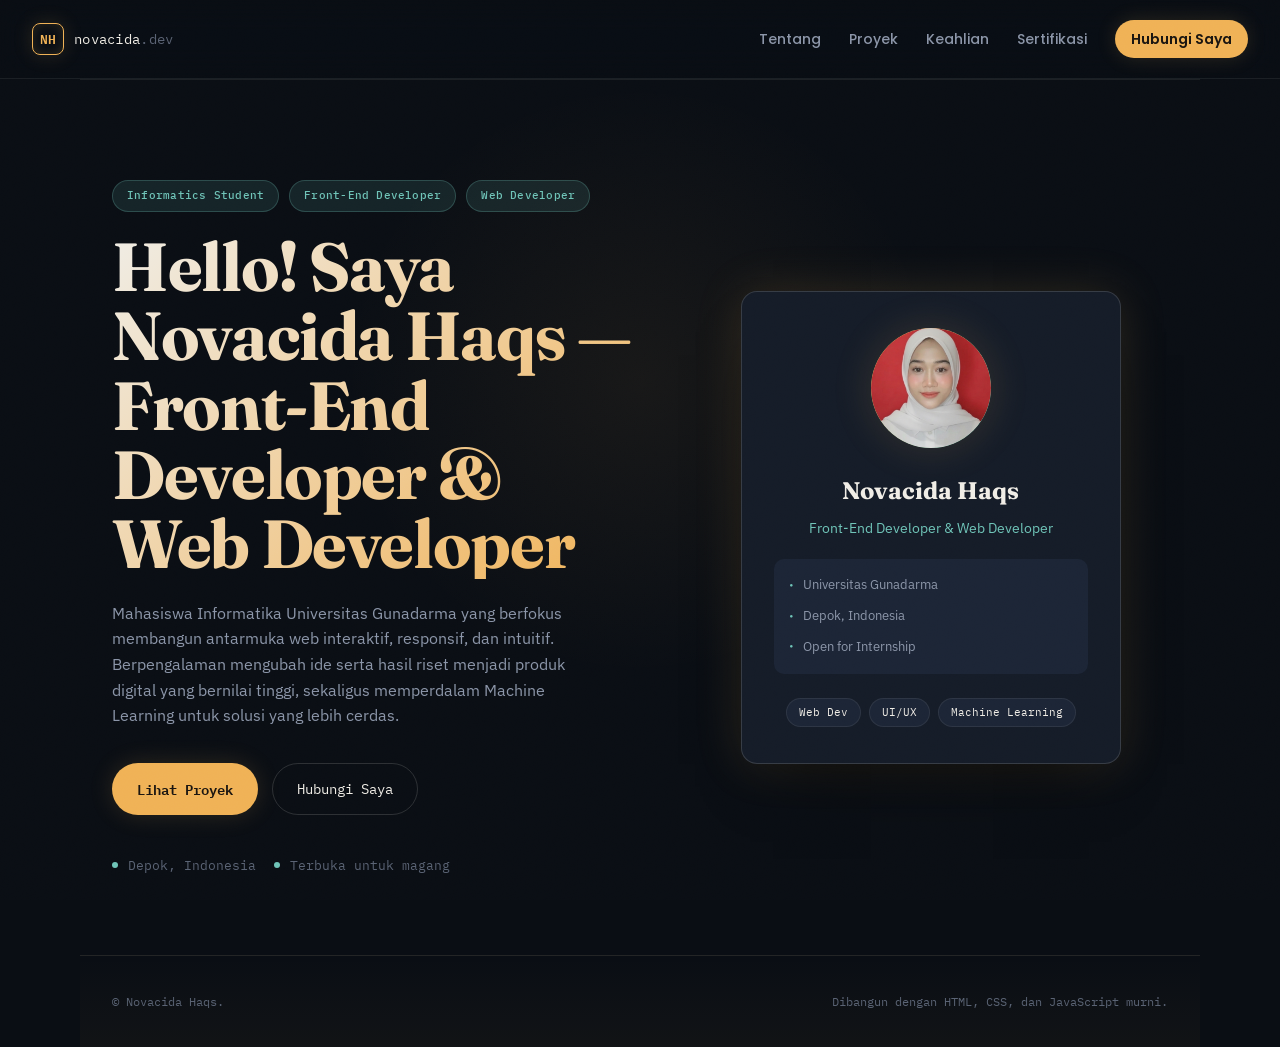
==== commit 0153a801: "Update hero desc and Toko Azzam Jaya team note" ====
--- a/index.html
+++ b/index.html
@@ -45,10 +45,10 @@
         <span class="highlight">Hello!</span> Saya Novacida Haqs — Front-End Developer & Web Developer
       </h1>
       <p class="hero-desc">
-        Mahasiswa Teknik Informatika di Universitas Gunadarma dengan fokus pada pengembangan
-        antarmuka web yang intuitif dan berorientasi pengguna. Berpengalaman dalam merancang
-        serta membangun produk digital dari tahap riset hingga implementasi, dan sedang
-        memperdalam machine learning untuk menghadirkan solusi yang lebih cerdas.
+        Mahasiswa Informatika Universitas Gunadarma yang berfokus membangun antarmuka web
+        interaktif, responsif, dan intuitif. Berpengalaman mengubah ide serta hasil riset
+        menjadi produk digital yang bernilai tinggi, sekaligus memperdalam Machine Learning
+        untuk solusi yang lebih cerdas.
       </p>
       <div class="hero-actions">
         <a href="proyek.html" class="btn btn-primary">Lihat Proyek</a>
--- a/styles.css
+++ b/styles.css
@@ -1233,3 +1233,61 @@
   .cursor{ animation: none; }
   .btn, .project-card{ transition: none; }
 }
+
+/* Page transition animation */
+.page-section{
+  animation: pageFadeIn 0.5s ease-out;
+}
+
+@keyframes pageFadeIn{
+  from{
+    opacity: 0;
+    transform: translateY(20px);
+  }
+  to{
+    opacity: 1;
+    transform: translateY(0);
+  }
+}
+
+/* Nav link hover animation */
+.site-nav a{
+  position: relative;
+  transition: color var(--transition);
+}
+
+.site-nav a::after{
+  content: '';
+  position: absolute;
+  bottom: -4px;
+  left: 0;
+  width: 0;
+  height: 2px;
+  background: var(--accent);
+  transition: width 0.3s ease;
+}
+
+.site-nav a:hover::after,
+.site-nav a.active::after{
+  width: 100%;
+}
+
+/* Hero actions smooth */
+.hero-actions .btn{
+  transition: all 0.3s ease;
+}
+
+.hero-actions .btn:hover{
+  transform: translateY(-2px);
+  box-shadow: 0 4px 20px rgba(240,178,86,0.3);
+}
+
+/* Project card hover */
+.project-card{
+  transition: transform 0.3s ease, box-shadow 0.3s ease;
+}
+
+.project-card:hover{
+  transform: translateY(-4px);
+  box-shadow: 0 8px 30px rgba(0,0,0,0.3);
+}
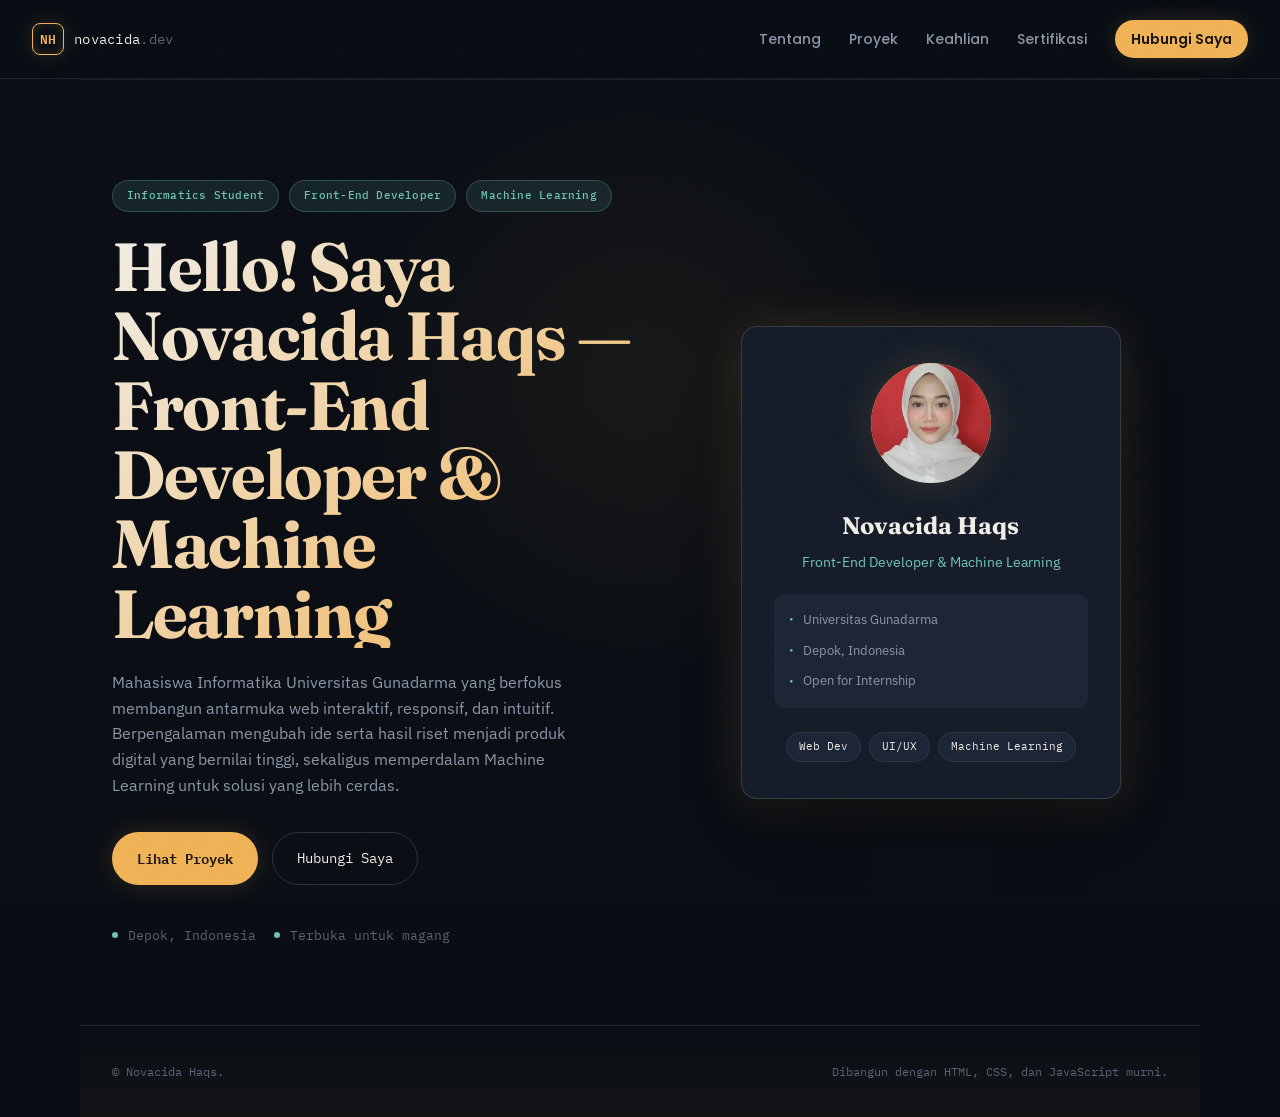
==== commit cad44456: "Change badge to Front-End Developer & Machine Learning" ====
--- a/index.html
+++ b/index.html
@@ -3,7 +3,7 @@
 <head>
 <meta charset="UTF-8">
 <meta name="viewport" content="width=device-width, initial-scale=1.0">
-<title>Novacida Haqs — Front-End Developer &amp; Web Developer</title>
+<title>Novacida Haqs — Front-End Developer &amp; Machine Learning</title>
 <meta name="description" content="Portofolio Novacida Haqs, mahasiswa Teknik Informatika Universitas Gunadarma yang fokus pada pengembangan front-end dan web development.">
 <link rel="preconnect" href="https://fonts.googleapis.com">
 <link rel="preconnect" href="https://fonts.gstatic.com" crossorigin>
@@ -39,10 +39,10 @@
       <div class="hero-badges">
         <span class="badge">Informatics Student</span>
         <span class="badge">Front-End Developer</span>
-        <span class="badge">Web Developer</span>
+        <span class="badge">Machine Learning</span>
       </div>
       <h1 class="hero-title">
-        <span class="highlight">Hello!</span> Saya Novacida Haqs — Front-End Developer & Web Developer
+        <span class="highlight">Hello!</span> Saya Novacida Haqs — Front-End Developer & Machine Learning
       </h1>
       <p class="hero-desc">
         Mahasiswa Informatika Universitas Gunadarma yang berfokus membangun antarmuka web
@@ -67,7 +67,7 @@
         </div>
         <div class="profile-info">
           <h2 class="profile-name">Novacida Haqs</h2>
-          <p class="profile-role">Front-End Developer & Web Developer</p>
+          <p class="profile-role">Front-End Developer & Machine Learning</p>
           <div class="profile-details">
             <div class="detail-item">
               <span class="detail-icon">&#9679;</span>
--- a/styles.css
+++ b/styles.css
@@ -1228,6 +1228,19 @@
   .contact-links{ grid-template-columns: 1fr; }
 }
 
+@media (max-width: 400px){
+  .hero-title{ font-size: 32px; }
+  .hero-desc{ font-size: 14px; }
+  .hero-actions{ flex-direction: column; }
+  .hero-actions .btn{ width: 100%; text-align: center; }
+  .profile-card{ padding: 24px 20px; }
+  .profile-avatar{ width: 100px; height: 100px; }
+  .toolbox-grid{ grid-template-columns: repeat(2, 1fr); }
+  .cert-grid{ grid-template-columns: 1fr; }
+  .project-card{ padding: 20px; }
+  .section-head h2{ font-size: 24px; }
+}
+
 @media (prefers-reduced-motion: reduce){
   html{ scroll-behavior: auto; }
   .cursor{ animation: none; }
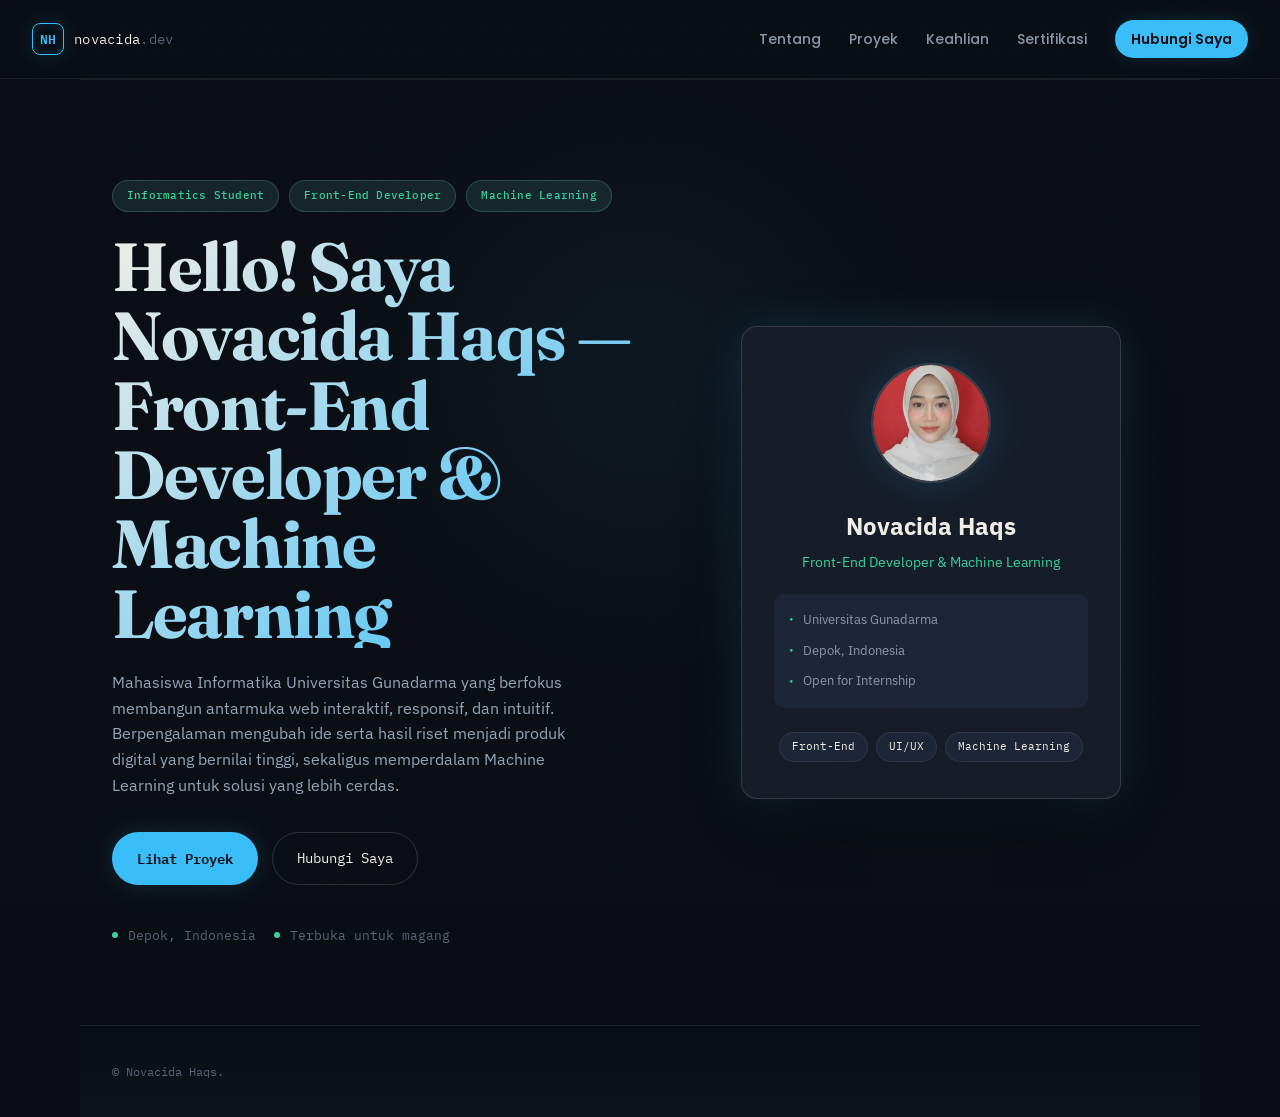
==== commit a1f390e2: "Remove footer text and update profile tags across all pages" ====
--- a/index.html
+++ b/index.html
@@ -83,7 +83,7 @@
             </div>
           </div>
           <div class="profile-tags">
-            <span class="tag">Web Dev</span>
+            <span class="tag">Front-End</span>
             <span class="tag">UI/UX</span>
             <span class="tag">Machine Learning</span>
           </div>
@@ -96,7 +96,6 @@
 
 <footer class="site-footer">
   <span>© Novacida Haqs.</span>
-  <span>Dibangun dengan HTML, CSS, dan JavaScript murni.</span>
 </footer>
 
 <script src="script.js"></script>
--- a/styles.css
+++ b/styles.css
@@ -10,13 +10,13 @@
   --ink: #f0ede6;
   --muted: #8b95a8;
   --muted-2: #5a6374;
-  --accent: #f0b256;
-  --accent-ink: #1a1510;
-  --accent-2: #6fc4b8;
+  --accent: #38BDF8;
+  --accent-ink: #0a0e14;
+  --accent-2: #34D399;
   --line: rgba(240,237,230,0.08);
   --line-strong: rgba(240,237,230,0.15);
-  --glow: rgba(240,178,86,0.15);
-  --glow-2: rgba(111,196,184,0.12);
+  --glow: rgba(56,189,248,0.15);
+  --glow-2: rgba(52,211,153,0.12);
 
   --font-display: "Fraunces", serif;
   --font-body: "IBM Plex Sans", sans-serif;
@@ -152,7 +152,7 @@
 }
 .nav-cta:hover{ 
   color: var(--accent-ink) !important; 
-  box-shadow: 0 0 30px var(--glow), 0 4px 20px rgba(240,178,86,0.3);
+  box-shadow: 0 0 30px var(--glow), 0 4px 20px rgba(56,189,248,0.3);
   transform: translateY(-1px);
 }
 
@@ -239,7 +239,7 @@
 .hero-desc{
   margin-top: 22px;
   max-width: 46ch;
-  color: var(--muted);
+  color: #94A3B8;
   font-size: 16px;
 }
 
@@ -270,7 +270,7 @@
   box-shadow: 0 0 24px var(--glow);
 }
 .btn-primary:hover{ 
-  box-shadow: 0 0 40px var(--glow), 0 8px 24px rgba(240,178,86,0.35);
+  box-shadow: 0 0 40px var(--glow), 0 8px 24px rgba(56,189,248,0.35);
 }
 .btn-primary::after{
   content: "";
@@ -341,13 +341,14 @@
   width: 120px;
   height: 120px;
   margin: 0 auto 24px;
-  background: linear-gradient(135deg, var(--accent) 0%, var(--accent-2) 100%);
+  background: linear-gradient(135deg, var(--surface-2) 0%, var(--surface) 100%);
   border-radius: 50%;
   display: flex;
   align-items: center;
   justify-content: center;
   box-shadow: 0 0 40px var(--glow);
   overflow: hidden;
+  border: 2px solid var(--line-strong);
 }
 
 .avatar-img{
@@ -362,7 +363,7 @@
 }
 
 .profile-name{
-  font-family: var(--font-display);
+  font-family: var(--font-body);
   font-size: 24px;
   font-weight: 700;
   color: var(--ink);
@@ -1124,6 +1125,19 @@
 .contact-link:hover::before{
   opacity: 1;
 }
+
+/* Contact specific colors */
+.contact-link:nth-child(1) .contact-icon{ background: rgba(234,67,53,0.15); }
+.contact-link:nth-child(1) .contact-icon svg{ color: #EA4335; }
+.contact-link:nth-child(1):hover{ border-color: #EA4335; box-shadow: 0 12px 32px -12px rgba(0,0,0,0.5), 0 0 32px rgba(234,67,53,0.2); }
+
+.contact-link:nth-child(2) .contact-icon{ background: rgba(37,211,102,0.15); }
+.contact-link:nth-child(2) .contact-icon svg{ color: #25D366; }
+.contact-link:nth-child(2):hover{ border-color: #25D366; box-shadow: 0 12px 32px -12px rgba(0,0,0,0.5), 0 0 32px rgba(37,211,102,0.2); }
+
+.contact-link:nth-child(3) .contact-icon{ background: rgba(10,102,194,0.15); }
+.contact-link:nth-child(3) .contact-icon svg{ color: #0A66C2; }
+.contact-link:nth-child(3):hover{ border-color: #0A66C2; box-shadow: 0 12px 32px -12px rgba(0,0,0,0.5), 0 0 32px rgba(10,102,194,0.2); }
 .contact-label{
   font-family: var(--font-mono);
   font-size: 11.5px;
@@ -1156,7 +1170,7 @@
   font-size: 12px;
   color: var(--muted-2);
   border-top: 1px solid var(--line);
-  background: linear-gradient(180deg, transparent 0%, rgba(240,178,86,0.03) 100%);
+  background: linear-gradient(180deg, transparent 0%, rgba(56,189,248,0.03) 100%);
 }
 
 /* =========================================================
@@ -1292,7 +1306,7 @@
 
 .hero-actions .btn:hover{
   transform: translateY(-2px);
-  box-shadow: 0 4px 20px rgba(240,178,86,0.3);
+  box-shadow: 0 4px 20px rgba(56,189,248,0.3);
 }
 
 /* Project card hover */
